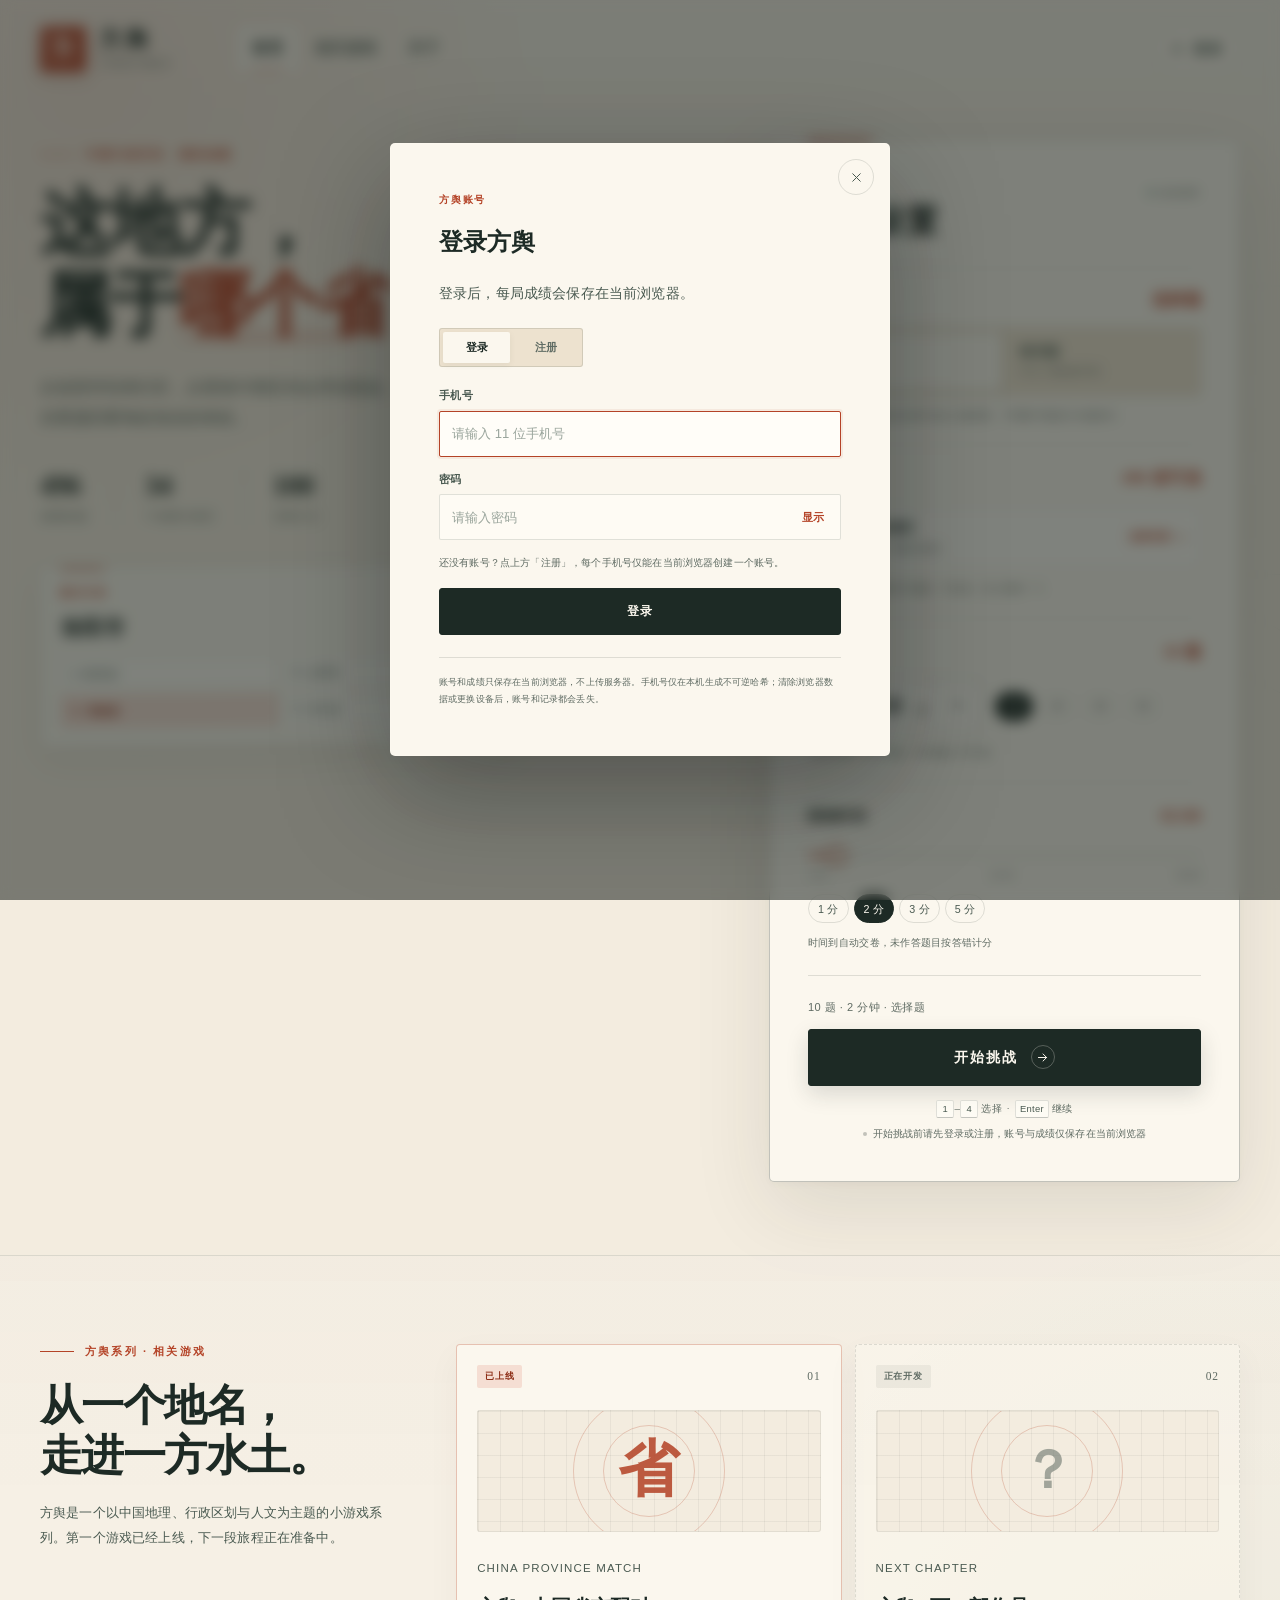
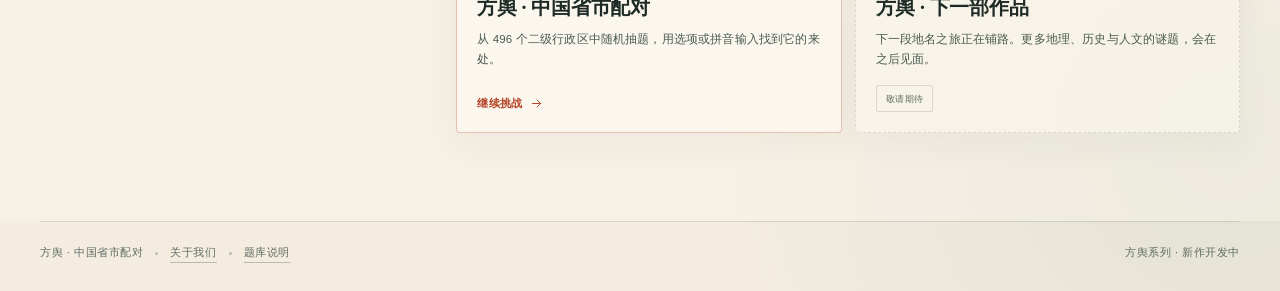
==== index.html @ a53adb74 "Add files via upload" ====
<!DOCTYPE html>
<!-- 方舆 · 中国省市配对挑战：单文件本地版，账号与成绩保存在浏览器本地。 -->
<html lang="zh-CN">
<head>
  <meta charset="utf-8">
  <meta name="viewport" content="width=device-width, initial-scale=1">
  <meta name="theme-color" content="#f3ecdf">
  <meta name="description" content="方舆 · 中国省市配对挑战：从全国二级行政区中随机抽题，限时判断它属于哪个省级行政区。">
  <title>方舆 · 中国省市配对挑战</title>
  <link rel="icon" href="data:image/svg+xml,%3Csvg xmlns='http://www.w3.org/2000/svg' viewBox='0 0 64 64'%3E%3Crect width='64' height='64' rx='12' fill='%23b44327'/%3E%3Ctext x='32' y='45' font-size='38' text-anchor='middle' fill='%23f8f2e6' font-family='serif'%3E%E6%96%B9%3C/text%3E%3C/svg%3E">
  <style>
/* =========================================================
   方舆 · 中国省市配对挑战
   A quiet paper-and-ink interface for a geography quiz.
   ========================================================= */

:root {
  --paper: #f3ecdf;
  --paper-2: #fbf7ee;
  --paper-3: #ede2cf;
  --ink: #1d2a25;
  --ink-2: #4a5a51;
  --muted: #5f6b63;
  --line: rgba(29, 42, 37, 0.13);
  --line-strong: rgba(29, 42, 37, 0.26);
  --accent: #b44327;
  --accent-dark: #8e3019;
  --accent-soft: #f5ded3;
  --jade: #2f6d56;
  --jade-soft: #e1eee6;
  --gold: #b18347;
  --shadow-card: 0 26px 80px rgba(41, 48, 39, 0.11), 0 3px 10px rgba(41, 48, 39, 0.035);
  --shadow-soft: 0 10px 30px rgba(41, 48, 39, 0.07);
  --font-sans: "PingFang SC", "Hiragino Sans GB", "Microsoft YaHei UI", "Microsoft YaHei", "Noto Sans CJK SC", sans-serif;
  --font-serif: "Songti SC", "STSong", "Source Han Serif SC", "Noto Serif CJK SC", "SimSun", serif;
  --ease: cubic-bezier(0.22, 0.72, 0.25, 1);
}

*,
*::before,
*::after {
  box-sizing: border-box;
}

html {
  min-height: 100%;
  scroll-behavior: smooth;
}

body {
  min-height: 100vh;
  margin: 0;
  color: var(--ink);
  background-color: var(--paper);
  background-image:
    radial-gradient(circle at 7% 4%, rgba(180, 67, 39, 0.085), transparent 28rem),
    radial-gradient(circle at 96% 92%, rgba(47, 109, 86, 0.08), transparent 32rem),
    linear-gradient(180deg, rgba(255, 255, 255, 0.18), transparent 22rem);
  font-family: var(--font-sans);
  font-size: 16px;
  line-height: 1.6;
  letter-spacing: 0.01em;
  -webkit-font-smoothing: antialiased;
  text-rendering: optimizeLegibility;
}

body::before {
  position: fixed;
  inset: 0;
  z-index: 0;
  pointer-events: none;
  content: "";
  opacity: 0.13;
  background-image: radial-gradient(rgba(29, 42, 37, 0.35) 0.45px, transparent 0.55px);
  background-size: 4px 4px;
}

::selection {
  color: var(--paper-2);
  background: var(--accent);
}

button,
input {
  font: inherit;
}

button {
  cursor: pointer;
}

button:disabled {
  cursor: not-allowed;
}

a {
  color: inherit;
}

h1,
h2,
h3,
p {
  margin-top: 0;
}

svg {
  display: block;
}

[hidden] {
  display: none !important;
}

:focus-visible {
  outline: 2px solid var(--accent);
  outline-offset: 3px;
}

.sr-only {
  position: absolute !important;
  width: 1px !important;
  height: 1px !important;
  padding: 0 !important;
  margin: -1px !important;
  overflow: hidden !important;
  clip: rect(0, 0, 0, 0) !important;
  white-space: nowrap !important;
  border: 0 !important;
}

.skip-link {
  position: fixed;
  top: 12px;
  left: 12px;
  z-index: 100;
  padding: 10px 15px;
  color: var(--paper-2);
  background: var(--ink);
  border-radius: 2px;
  text-decoration: none;
  transform: translateY(-180%);
  transition: transform 0.2s ease;
}

.skip-link:focus {
  transform: translateY(0);
}

#app {
  position: relative;
  z-index: 1;
  min-height: 100vh;
}

.screen {
  display: flex;
  flex-direction: column;
  min-height: 100vh;
  animation: screen-in 0.45s var(--ease) both;
}

/* ---------- Shared header / brand / footer ---------- */

.site-header {
  position: relative;
  z-index: 5;
  display: flex;
  align-items: center;
  justify-content: space-between;
  width: min(1240px, calc(100% - 80px));
  margin: 0 auto;
  padding: 26px 0;
  gap: 24px;
}

.brand {
  display: inline-flex;
  align-items: center;
  gap: 13px;
  color: var(--ink);
  text-decoration: none;
}

.brand-mark {
  position: relative;
  display: grid;
  flex: 0 0 46px;
  width: 46px;
  height: 46px;
  place-items: center;
  color: #faf4e8;
  background:
    linear-gradient(135deg, rgba(255, 255, 255, 0.13), transparent 54%),
    var(--accent);
  border-radius: 4px;
  box-shadow:
    inset 0 0 0 1px rgba(255, 255, 255, 0.24),
    0 5px 16px rgba(142, 48, 25, 0.2);
  font-family: var(--font-serif);
  font-size: 1.65rem;
  font-weight: 700;
  line-height: 1;
}

.brand-mark::after {
  position: absolute;
  inset: 4px;
  content: "";
  border: 1px solid rgba(255, 250, 240, 0.3);
  border-radius: 2px;
  pointer-events: none;
}

.brand-copy {
  display: flex;
  flex-direction: column;
  line-height: 1;
}

.brand-name {
  font-family: var(--font-serif);
  font-size: 1.42rem;
  font-weight: 700;
  letter-spacing: 0.13em;
}

.brand-sub {
  margin-top: 8px;
  color: var(--muted);
  font-size: 0.61rem;
  font-weight: 500;
  letter-spacing: 0.23em;
  white-space: nowrap;
}

.text-button {
  display: inline-flex;
  align-items: center;
  gap: 7px;
  padding: 8px 0;
  color: var(--ink-2);
  background: transparent;
  border: 0;
  border-bottom: 1px solid transparent;
  font-size: 0.78rem;
  letter-spacing: 0.06em;
  transition: color 0.2s ease, border-color 0.2s ease;
}

.text-button:hover {
  color: var(--accent);
  border-bottom-color: var(--accent);
}

.text-button svg {
  width: 15px;
  height: 15px;
  fill: none;
  stroke: currentColor;
  stroke-linecap: round;
  stroke-linejoin: round;
  stroke-width: 1.55;
}

.site-footer {
  display: flex;
  align-items: center;
  width: min(1240px, calc(100% - 80px));
  margin: auto auto 0;
  padding: 22px 0 28px;
  color: var(--muted);
  border-top: 1px solid var(--line);
  font-size: 0.69rem;
  letter-spacing: 0.05em;
  gap: 12px;
}

.site-footer button {
  padding: 0;
  color: var(--muted);
  background: transparent;
  border: 0;
  border-bottom: 1px solid var(--line-strong);
  font-size: inherit;
  letter-spacing: inherit;
}

.site-footer button:hover {
  color: var(--accent);
  border-color: var(--accent);
}

.footer-dot {
  width: 3px;
  height: 3px;
  background: var(--line-strong);
  border-radius: 50%;
}

.footer-tail {
  margin-left: auto;
}

.eyebrow {
  display: flex;
  align-items: center;
  gap: 11px;
  margin-bottom: 22px;
  color: var(--accent);
  font-size: 0.68rem;
  font-weight: 700;
  letter-spacing: 0.2em;
  line-height: 1.4;
}

.eyebrow-line {
  display: inline-block;
  width: 34px;
  height: 1px;
  background: currentColor;
}

/* ---------- Home ---------- */

.home-screen {
  position: relative;
  overflow: hidden;
}

.ambient-mark {
  position: absolute;
  top: 15%;
  right: -0.16em;
  z-index: 0;
  color: transparent;
  font-family: var(--font-serif);
  font-size: clamp(22rem, 38vw, 40rem);
  font-weight: 700;
  line-height: 0.8;
  pointer-events: none;
  user-select: none;
  -webkit-text-stroke: 1px rgba(29, 42, 37, 0.052);
}

.home-main {
  position: relative;
  z-index: 2;
  display: grid;
  flex: 1;
  grid-template-columns: minmax(0, 1.08fr) minmax(365px, 0.78fr);
  align-items: start;
  gap: clamp(38px, 6vw, 92px);
  width: min(1240px, calc(100% - 80px));
  margin: 0 auto;
  padding: clamp(32px, 4.5vh, 64px) 0 clamp(48px, 7vh, 84px);
}

.hero {
  position: relative;
  max-width: 700px;
  padding-top: 8px;
}

.hero h1 {
  margin: 0;
  color: var(--ink);
  font-family: var(--font-serif);
  font-size: clamp(3.4rem, 5.65vw, 5.55rem);
  font-weight: 700;
  letter-spacing: -0.035em;
  line-height: 1.12;
}

.ink-highlight {
  position: relative;
  display: inline-block;
  z-index: 0;
  color: var(--accent);
  white-space: nowrap;
}

.ink-highlight::after {
  position: absolute;
  right: -0.03em;
  bottom: 0.02em;
  left: -0.03em;
  z-index: -1;
  height: 0.2em;
  content: "";
  background: rgba(180, 67, 39, 0.16);
  border-radius: 50%;
  transform: rotate(-1.1deg);
}

.hero-lead {
  max-width: 35em;
  margin: 27px 0 0;
  color: var(--ink-2);
  font-size: 0.98rem;
  letter-spacing: 0.02em;
  line-height: 1.95;
}

.hero-stats {
  display: flex;
  margin-top: 36px;
}

.hero-stat {
  padding: 0 28px;
  border-left: 1px solid var(--line);
}

.hero-stat:first-child {
  padding-left: 0;
  border-left: 0;
}

.hero-stat strong {
  display: block;
  font-family: var(--font-serif);
  font-size: 1.78rem;
  font-weight: 700;
  letter-spacing: -0.025em;
  line-height: 1.1;
  font-variant-numeric: tabular-nums;
}

.hero-stat span {
  display: block;
  margin-top: 7px;
  color: var(--muted);
  font-size: 0.67rem;
  letter-spacing: 0.08em;
  white-space: nowrap;
}

.example-card {
  position: relative;
  width: min(100%, 480px);
  margin-top: 40px;
  padding: 17px 20px 19px;
  background: rgba(251, 247, 238, 0.77);
  border: 1px solid var(--line);
  border-radius: 3px;
  box-shadow: 0 14px 35px rgba(41, 48, 39, 0.055);
  transform: rotate(-0.55deg);
}

.example-card::before {
  position: absolute;
  top: 0;
  left: 20px;
  width: 44px;
  height: 2px;
  content: "";
  background: var(--accent);
}

.example-head {
  display: flex;
  align-items: center;
  justify-content: space-between;
  color: var(--muted);
  font-size: 0.62rem;
  letter-spacing: 0.14em;
}

.example-head span:first-child {
  color: var(--accent);
  font-weight: 700;
}

.example-question {
  margin: 11px 0 13px;
  font-family: var(--font-serif);
  font-size: 1.32rem;
  font-weight: 700;
  letter-spacing: 0.02em;
}

.example-options {
  display: grid;
  grid-template-columns: repeat(2, minmax(0, 1fr));
  gap: 6px;
}

.example-options span {
  overflow: hidden;
  padding: 6px 9px;
  color: var(--ink-2);
  background: rgba(255, 253, 247, 0.52);
  border: 1px solid rgba(29, 42, 37, 0.09);
  border-radius: 2px;
  font-size: 0.68rem;
  text-overflow: ellipsis;
  white-space: nowrap;
}

.example-options .example-correct {
  color: var(--accent-dark);
  background: var(--accent-soft);
  border-color: rgba(180, 67, 39, 0.25);
  font-weight: 700;
}

/* ---------- Setup card ---------- */

.setup-card {
  position: relative;
  z-index: 3;
  padding: clamp(25px, 3vw, 38px);
  background: var(--paper-2);
  border: 1px solid var(--line-strong);
  border-radius: 5px;
  box-shadow: var(--shadow-card);
}

.setup-card::before {
  position: absolute;
  top: -1px;
  left: 38px;
  width: 64px;
  height: 3px;
  content: "";
  background: var(--accent);
}

.setup-head {
  display: flex;
  align-items: flex-start;
  justify-content: space-between;
  gap: 18px;
}

.setup-kicker {
  margin-bottom: 7px;
  color: var(--muted);
  font-size: 0.63rem;
  letter-spacing: 0.16em;
}

.setup-head h2 {
  margin: 0;
  font-family: var(--font-serif);
  font-size: 2rem;
  font-weight: 700;
  letter-spacing: 0.02em;
  line-height: 1.25;
}

.autosave {
  display: inline-flex;
  align-items: center;
  gap: 6px;
  margin-top: 7px;
  color: var(--muted);
  font-size: 0.63rem;
  letter-spacing: 0.06em;
  white-space: nowrap;
}

.autosave i {
  width: 5px;
  height: 5px;
  background: var(--jade);
  border-radius: 50%;
}

.settings-body {
  margin-top: 27px;
}

.field {
  padding: 20px 0;
  border-top: 1px solid var(--line);
}

.field:first-child {
  padding-top: 18px;
}

.field-head {
  display: flex;
  align-items: baseline;
  justify-content: space-between;
  gap: 16px;
  margin-bottom: 14px;
}

.field-head label {
  color: var(--ink);
  font-size: 0.87rem;
  font-weight: 700;
  letter-spacing: 0.04em;
}

.field-head output {
  color: var(--accent);
  font-family: var(--font-serif);
  font-size: 1.03rem;
  font-weight: 700;
  letter-spacing: 0.02em;
  font-variant-numeric: tabular-nums;
}

.count-row {
  display: flex;
  flex-wrap: wrap;
  align-items: center;
  gap: 14px;
}

.stepper {
  display: flex;
  flex: 0 0 auto;
  align-items: stretch;
  height: 54px;
  overflow: hidden;
  background: rgba(255, 253, 247, 0.44);
  border: 1px solid var(--line-strong);
  border-radius: 3px;
}

.step-btn {
  display: grid;
  width: 45px;
  padding: 0;
  color: var(--ink-2);
  background: transparent;
  border: 0;
  place-items: center;
  font-size: 1.2rem;
  font-weight: 400;
  transition: color 0.2s ease, background-color 0.2s ease;
}

.step-btn:hover {
  color: var(--accent);
  background: var(--paper-3);
}

.number-wrap {
  display: flex;
  align-items: baseline;
  padding: 0 7px;
  border-right: 1px solid var(--line);
  border-left: 1px solid var(--line);
}

.number-wrap input {
  width: 54px;
  padding: 0;
  color: var(--ink);
  background: transparent;
  border: 0;
  font-family: var(--font-serif);
  font-size: 1.55rem;
  font-weight: 700;
  line-height: 52px;
  text-align: center;
  font-variant-numeric: tabular-nums;
  -moz-appearance: textfield;
}

.number-wrap input:focus {
  outline: 0;
}

.number-wrap input::-webkit-outer-spin-button,
.number-wrap input::-webkit-inner-spin-button {
  margin: 0;
  -webkit-appearance: none;
}

.number-wrap span {
  color: var(--muted);
  font-size: 0.67rem;
}

.quick-group {
  display: flex;
  flex-wrap: wrap;
  align-items: center;
  gap: 5px;
}

.quick-btn {
  min-width: 38px;
  height: 29px;
  padding: 0 9px;
  color: var(--ink-2);
  background: transparent;
  border: 1px solid var(--line);
  border-radius: 999px;
  font-size: 0.67rem;
  line-height: 1;
  letter-spacing: 0.02em;
  transition: color 0.2s ease, background-color 0.2s ease, border-color 0.2s ease;
}

.quick-btn:hover {
  color: var(--ink);
  border-color: var(--line-strong);
  background: var(--paper-3);
}

.quick-btn.is-active {
  color: var(--paper-2);
  background: var(--ink);
  border-color: var(--ink);
}

.field-hint {
  margin: 11px 0 0;
  color: var(--muted);
  font-size: 0.65rem;
  letter-spacing: 0.025em;
  line-height: 1.7;
}

.range-input {
  display: block;
  width: 100%;
  height: 24px;
  margin: 2px 0 1px;
  background: transparent;
  cursor: pointer;
  -webkit-appearance: none;
  appearance: none;
}

.range-input:focus {
  outline: none;
}

.range-input:focus-visible {
  outline: 2px solid var(--accent);
  outline-offset: 5px;
  border-radius: 2px;
}

.range-input::-webkit-slider-runnable-track {
  height: 3px;
  background: linear-gradient(to right, var(--accent) 0%, var(--accent) var(--range-progress, 20%), rgba(29, 42, 37, 0.13) var(--range-progress, 20%), rgba(29, 42, 37, 0.13) 100%);
  border-radius: 2px;
}

.range-input::-moz-range-track {
  height: 3px;
  background: rgba(29, 42, 37, 0.13);
  border-radius: 2px;
}

.range-input::-moz-range-progress {
  height: 3px;
  background: var(--accent);
  border-radius: 2px;
}

.range-input::-webkit-slider-thumb {
  width: 19px;
  height: 19px;
  margin-top: -8px;
  background: var(--paper-2);
  border: 2px solid var(--accent);
  border-radius: 50%;
  box-shadow: 0 2px 8px rgba(41, 48, 39, 0.12);
  transition: transform 0.15s ease, box-shadow 0.15s ease;
  -webkit-appearance: none;
}

.range-input:hover::-webkit-slider-thumb {
  transform: scale(1.11);
  box-shadow: 0 3px 12px rgba(180, 67, 39, 0.2);
}

.range-input::-moz-range-thumb {
  width: 15px;
  height: 15px;
  background: var(--paper-2);
  border: 2px solid var(--accent);
  border-radius: 50%;
  box-shadow: 0 2px 8px rgba(41, 48, 39, 0.12);
}

.range-scale {
  display: flex;
  justify-content: space-between;
  margin-top: -1px;
  color: var(--muted);
  font-size: 0.59rem;
  letter-spacing: 0.04em;
  font-variant-numeric: tabular-nums;
}

.time-group {
  margin-top: 12px;
}

.setup-footer {
  padding-top: 23px;
  margin-top: 3px;
  border-top: 1px solid var(--line);
}

.round-summary {
  margin-bottom: 12px;
  color: var(--muted);
  font-size: 0.69rem;
  letter-spacing: 0.045em;
}

.start-btn {
  display: inline-flex;
  align-items: center;
  justify-content: center;
  gap: 12px;
  width: 100%;
  min-height: 57px;
  padding: 0 22px;
  color: var(--paper-2);
  background: var(--ink);
  border: 1px solid var(--ink);
  border-radius: 3px;
  font-size: 0.9rem;
  font-weight: 700;
  letter-spacing: 0.14em;
  box-shadow: 0 8px 22px rgba(29, 42, 37, 0.15);
  transition: background-color 0.22s ease, border-color 0.22s ease, transform 0.22s ease, box-shadow 0.22s ease;
}

.start-btn .cta-icon {
  display: grid;
  width: 24px;
  height: 24px;
  place-items: center;
  border: 1px solid rgba(251, 247, 238, 0.26);
  border-radius: 50%;
  transition: transform 0.22s ease;
}

.start-btn svg {
  width: 13px;
  height: 13px;
  fill: none;
  stroke: currentColor;
  stroke-linecap: round;
  stroke-linejoin: round;
  stroke-width: 1.8;
}

.start-btn:hover {
  background: var(--accent);
  border-color: var(--accent);
  box-shadow: 0 10px 28px rgba(142, 48, 25, 0.22);
  transform: translateY(-1px);
}

.start-btn:hover .cta-icon {
  transform: translateX(2px);
}

.start-btn:active {
  transform: translateY(0);
}

.key-hint {
  display: flex;
  flex-wrap: wrap;
  align-items: center;
  justify-content: center;
  gap: 5px;
  margin: 14px 0 0;
  color: var(--muted);
  font-size: 0.62rem;
  letter-spacing: 0.03em;
  line-height: 1.7;
}

kbd {
  display: inline-grid;
  min-width: 18px;
  height: 18px;
  padding: 0 4px;
  color: var(--ink-2);
  background: rgba(255, 253, 247, 0.65);
  border: 1px solid var(--line);
  border-bottom-color: var(--line-strong);
  border-radius: 2px;
  place-items: center;
  font-family: var(--font-sans);
  font-size: 0.59rem;
  line-height: 1;
}

/* ---------- Quiz ---------- */

.quiz-screen {
  background-image:
    radial-gradient(circle at 10% 18%, rgba(180, 67, 39, 0.055), transparent 24rem),
    radial-gradient(circle at 92% 88%, rgba(47, 109, 86, 0.06), transparent 28rem);
}

.quiz-header {
  padding-top: 24px;
  padding-bottom: 16px;
}

.quiz-toolbar {
  display: flex;
  align-items: center;
  gap: 9px;
}

.timer {
  display: inline-flex;
  align-items: center;
  gap: 8px;
  height: 42px;
  padding: 0 13px 0 9px;
  color: var(--ink);
  background: rgba(251, 247, 238, 0.72);
  border: 1px solid var(--line);
  border-radius: 999px;
  transition: color 0.25s ease, background-color 0.25s ease, border-color 0.25s ease;
}

.timer svg {
  width: 25px;
  height: 25px;
  transform: rotate(-90deg);
}

.timer-track {
  fill: none;
  stroke: rgba(29, 42, 37, 0.12);
  stroke-width: 2.4;
}

.timer-progress {
  fill: none;
  stroke: var(--ink-2);
  stroke-width: 2.4;
  stroke-linecap: round;
  transition: stroke-dashoffset 0.28s linear, stroke 0.25s ease;
}

.timer-digits {
  min-width: 44px;
  color: currentColor;
  font-family: var(--font-sans);
  font-size: 0.85rem;
  font-weight: 700;
  letter-spacing: 0.06em;
  text-align: center;
  font-variant-numeric: tabular-nums;
}

.timer.is-urgent {
  color: var(--accent-dark);
  background: #fbecdf;
  border-color: rgba(180, 67, 39, 0.32);
  animation: timer-pulse 2s ease-in-out infinite;
}

.timer.is-urgent .timer-progress {
  stroke: var(--accent);
}

.quit-btn {
  margin-left: 2px;
  color: var(--muted);
  font-size: 0.7rem;
}

.quiz-progress {
  width: min(1120px, calc(100% - 80px));
  margin: 4px auto 0;
  padding-bottom: 26px;
}

.progress-labels {
  display: flex;
  align-items: center;
  justify-content: space-between;
  margin-bottom: 10px;
  color: var(--muted);
  font-size: 0.66rem;
  letter-spacing: 0.075em;
  font-variant-numeric: tabular-nums;
}

.progress-labels span:first-child {
  color: var(--ink-2);
  font-weight: 600;
}

.progress-track {
  height: 2px;
  overflow: hidden;
  background: rgba(29, 42, 37, 0.11);
}

.progress-fill {
  display: block;
  width: 0;
  height: 100%;
  background: var(--accent);
  transition: width 0.45s var(--ease);
}

.quiz-main {
  display: flex;
  flex: 1;
  flex-direction: column;
  align-items: center;
  width: min(1120px, calc(100% - 80px));
  margin: 0 auto;
  padding: clamp(6px, 2.2vh, 28px) 0 40px;
}

.question-card {
  position: relative;
  width: min(900px, 100%);
  padding: clamp(27px, 4.6vw, 56px);
  background: var(--paper-2);
  border: 1px solid var(--line);
  border-radius: 4px;
  box-shadow: var(--shadow-card);
}

.question-card::before {
  position: absolute;
  top: 17px;
  right: 17px;
  width: 18px;
  height: 18px;
  content: "";
  pointer-events: none;
  border-top: 1px solid var(--line-strong);
  border-right: 1px solid var(--line-strong);
  opacity: 0.65;
}

.question-card.is-entering {
  animation: question-in 0.38s var(--ease) both;
}

.question-head {
  display: flex;
  align-items: flex-start;
  justify-content: space-between;
  gap: 20px;
}

.question-eyebrow {
  margin: 0;
  color: var(--accent);
  font-size: 0.68rem;
  font-weight: 700;
  letter-spacing: 0.14em;
  line-height: 1.5;
}

.question-position {
  flex: 0 0 auto;
  color: var(--muted);
  font-family: var(--font-serif);
  font-size: 0.79rem;
  letter-spacing: 0.08em;
  font-variant-numeric: tabular-nums;
}

.question-name {
  max-width: 100%;
  margin: 23px 0 0;
  overflow-wrap: anywhere;
  color: var(--ink);
  font-family: var(--font-serif);
  font-size: clamp(3.4rem, 6.4vw, 5.35rem);
  font-weight: 700;
  letter-spacing: 0.005em;
  line-height: 1.15;
}

.question-name:focus,
.hero h1:focus,
.result-info h1:focus {
  outline: 0;
}

.question-name.is-long {
  font-size: clamp(2.45rem, 4.7vw, 4rem);
  letter-spacing: -0.01em;
}

.question-name.is-xlong {
  font-size: clamp(2.05rem, 3.9vw, 3.35rem);
  letter-spacing: -0.018em;
  line-height: 1.3;
}

.question-divider {
  display: flex;
  align-items: center;
  gap: 13px;
  margin: 26px 0 19px;
}

.question-divider::before,
.question-divider::after {
  flex: 1;
  height: 1px;
  content: "";
  background: var(--line);
}

.question-divider span {
  width: 5px;
  height: 5px;
  background: var(--accent);
  transform: rotate(45deg);
}

.options {
  display: grid;
  grid-template-columns: repeat(2, minmax(0, 1fr));
  gap: 11px;
  margin-top: 21px;
}

.option {
  display: flex;
  align-items: center;
  min-height: 66px;
  padding: 11px 17px;
  color: var(--ink);
  background: rgba(255, 253, 247, 0.42);
  border: 1px solid var(--line);
  border-radius: 3px;
  text-align: left;
  gap: 14px;
  transition: color 0.18s ease, background-color 0.18s ease, border-color 0.18s ease, transform 0.18s ease, box-shadow 0.18s ease;
}

.option:hover {
  background: #fffdf8;
  border-color: var(--line-strong);
  box-shadow: 0 8px 20px rgba(41, 48, 39, 0.055);
  transform: translateY(-1px);
}

.option:active {
  transform: translateY(0);
}

.option-letter {
  display: grid;
  flex: 0 0 33px;
  width: 33px;
  height: 33px;
  color: var(--ink-2);
  border: 1px solid var(--line-strong);
  border-radius: 50%;
  place-items: center;
  font-family: var(--font-serif);
  font-size: 0.9rem;
  font-weight: 700;
  transition: color 0.18s ease, background-color 0.18s ease, border-color 0.18s ease;
}

.option-text {
  font-size: clamp(0.96rem, 1.7vw, 1.08rem);
  font-weight: 650;
  letter-spacing: 0.025em;
  line-height: 1.45;
}

.option-marker {
  position: relative;
  flex: 0 0 18px;
  width: 18px;
  height: 18px;
  margin-left: auto;
  border: 1px solid var(--line-strong);
  border-radius: 50%;
  transition: border-color 0.18s ease, background-color 0.18s ease;
}

.option-marker::after {
  position: absolute;
  top: 50%;
  left: 50%;
  width: 7px;
  height: 7px;
  content: "";
  background: var(--paper-2);
  border-radius: 50%;
  opacity: 0;
  transform: translate(-50%, -50%) scale(0.4);
  transition: opacity 0.18s ease, transform 0.18s ease;
}

.option.is-selected {
  color: var(--ink);
  background: #fdf1e9;
  border-color: var(--accent);
  box-shadow: inset 0 0 0 1px var(--accent);
}

.option.is-selected .option-letter {
  color: var(--paper-2);
  background: var(--accent);
  border-color: var(--accent);
}

.option.is-selected .option-marker {
  background: var(--accent);
  border-color: var(--accent);
}

.option.is-selected .option-marker::after {
  opacity: 1;
  transform: translate(-50%, -50%) scale(1);
}

.question-footer {
  display: flex;
  align-items: center;
  justify-content: space-between;
  gap: 18px;
  padding-top: 23px;
  margin-top: 26px;
  border-top: 1px solid var(--line);
}

.question-footer .key-hint {
  justify-content: flex-start;
  margin: 0;
}

.next-btn {
  display: inline-flex;
  flex: 0 0 auto;
  align-items: center;
  justify-content: center;
  min-width: 144px;
  min-height: 48px;
  padding: 0 19px;
  color: var(--paper-2);
  background: var(--ink);
  border: 1px solid var(--ink);
  border-radius: 3px;
  font-size: 0.79rem;
  font-weight: 700;
  letter-spacing: 0.09em;
  gap: 11px;
  transition: color 0.2s ease, background-color 0.2s ease, border-color 0.2s ease, transform 0.2s ease, opacity 0.2s ease;
}

.next-btn svg {
  width: 14px;
  height: 14px;
  fill: none;
  stroke: currentColor;
  stroke-linecap: round;
  stroke-linejoin: round;
  stroke-width: 1.8;
  transition: transform 0.2s ease;
}

.next-btn:not(:disabled):hover {
  background: var(--accent);
  border-color: var(--accent);
  transform: translateY(-1px);
}

.next-btn:not(:disabled):hover svg {
  transform: translateX(2px);
}

.next-btn:disabled {
  opacity: 0.27;
}

.quiz-footnote {
  margin: 17px 0 0;
  color: var(--muted);
  font-size: 0.62rem;
  letter-spacing: 0.06em;
  text-align: center;
}

/* ---------- Result ---------- */

.result-main {
  flex: 1;
  width: min(1120px, calc(100% - 80px));
  margin: 0 auto;
  padding: clamp(12px, 2.8vh, 36px) 0 60px;
}

.result-panel {
  position: relative;
  display: grid;
  grid-template-columns: minmax(250px, 0.72fr) minmax(0, 1.55fr);
  overflow: hidden;
  background: var(--paper-2);
  border: 1px solid var(--line);
  border-radius: 4px;
  box-shadow: var(--shadow-card);
}

.result-panel::after {
  position: absolute;
  top: 16px;
  right: 18px;
  color: var(--line);
  content: "成绩";
  font-family: var(--font-serif);
  font-size: 0.65rem;
  letter-spacing: 0.24em;
  writing-mode: vertical-rl;
}

.score-zone {
  position: relative;
  display: flex;
  flex-direction: column;
  align-items: center;
  justify-content: center;
  padding: 40px 28px;
  border-right: 1px solid var(--line);
}

.score-ring-wrap {
  position: relative;
  width: clamp(196px, 20vw, 232px);
  height: clamp(196px, 20vw, 232px);
}

.score-svg {
  width: 100%;
  height: 100%;
  transform: rotate(-90deg);
}

.score-track {
  fill: none;
  stroke: rgba(29, 42, 37, 0.085);
  stroke-width: 7;
}

.score-progress {
  fill: none;
  stroke: var(--accent);
  stroke-width: 7;
  stroke-linecap: round;
  transition: stroke-dashoffset 1.35s var(--ease);
}

.score-center {
  position: absolute;
  inset: 0;
  display: flex;
  flex-direction: column;
  align-items: center;
  justify-content: center;
}

.score-value {
  color: var(--ink);
  font-family: var(--font-serif);
  font-size: clamp(4.2rem, 7.2vw, 5.6rem);
  font-weight: 700;
  letter-spacing: -0.075em;
  line-height: 0.95;
  font-variant-numeric: tabular-nums;
}

.score-unit {
  margin-top: 9px;
  color: var(--muted);
  font-size: 0.67rem;
  letter-spacing: 0.16em;
}

.score-max {
  margin-top: 17px;
  color: var(--muted);
  font-size: 0.63rem;
  letter-spacing: 0.13em;
}

.perfect-stamp {
  position: absolute;
  right: 13%;
  bottom: 16%;
  display: grid;
  width: 58px;
  height: 58px;
  color: var(--accent);
  border: 2px solid var(--accent);
  border-radius: 50%;
  place-items: center;
  font-family: var(--font-serif);
  font-size: 0.91rem;
  font-weight: 700;
  letter-spacing: 0.08em;
  transform: rotate(-12deg);
  opacity: 0.82;
}

.result-info {
  position: relative;
  padding: clamp(34px, 5vw, 56px);
}

.result-status {
  display: inline-flex;
  align-items: center;
  gap: 8px;
  margin-bottom: 16px;
  color: var(--accent);
  font-size: 0.67rem;
  font-weight: 700;
  letter-spacing: 0.115em;
}

.result-status::before {
  width: 17px;
  height: 1px;
  content: "";
  background: currentColor;
}

.result-info h1 {
  margin: 0;
  color: var(--ink);
  font-family: var(--font-serif);
  font-size: clamp(2.7rem, 4.3vw, 4rem);
  font-weight: 700;
  letter-spacing: -0.035em;
  line-height: 1.13;
}

.result-lead {
  max-width: 38em;
  margin: 16px 0 0;
  color: var(--ink-2);
  font-size: 0.88rem;
  line-height: 1.9;
}

.result-stats {
  display: grid;
  grid-template-columns: repeat(4, minmax(0, 1fr));
  padding-top: 24px;
  margin-top: 28px;
  border-top: 1px solid var(--line);
}

.result-stat {
  min-width: 0;
  padding: 0 16px;
  border-left: 1px solid var(--line);
}

.result-stat:first-child {
  padding-left: 0;
  border-left: 0;
}

.result-stat-label {
  display: block;
  overflow: hidden;
  margin-bottom: 7px;
  color: var(--muted);
  font-size: 0.63rem;
  letter-spacing: 0.06em;
  text-overflow: ellipsis;
  white-space: nowrap;
}

.result-stat strong {
  display: inline-block;
  color: var(--ink);
  font-family: var(--font-serif);
  font-size: clamp(1.6rem, 2.7vw, 2.1rem);
  font-weight: 700;
  letter-spacing: -0.035em;
  line-height: 1;
  font-variant-numeric: tabular-nums;
}

.result-stat small {
  margin-left: 3px;
  color: var(--muted);
  font-size: 0.59rem;
}

.result-stat.is-correct strong {
  color: var(--jade);
}

.result-stat.is-wrong strong {
  color: var(--accent);
}

.result-stat.is-unanswered strong {
  color: var(--muted);
}

.result-stat .is-time {
  font-size: clamp(1.15rem, 2.1vw, 1.5rem);
  letter-spacing: 0.015em;
}

.score-note {
  margin: 16px 0 0;
  color: var(--muted);
  font-size: 0.62rem;
  line-height: 1.65;
}

.result-actions {
  display: flex;
  align-items: center;
  justify-content: flex-end;
  gap: 9px;
  margin: 18px 0 48px;
}

.btn {
  display: inline-flex;
  align-items: center;
  justify-content: center;
  min-height: 46px;
  padding: 0 19px;
  border-radius: 3px;
  font-size: 0.77rem;
  font-weight: 700;
  letter-spacing: 0.055em;
  gap: 9px;
  transition: background-color 0.2s ease, border-color 0.2s ease, color 0.2s ease, transform 0.2s ease;
}

.btn svg {
  width: 14px;
  height: 14px;
  fill: none;
  stroke: currentColor;
  stroke-linecap: round;
  stroke-linejoin: round;
  stroke-width: 1.8;
}

.btn-primary {
  color: var(--paper-2);
  background: var(--ink);
  border: 1px solid var(--ink);
}

.btn-primary:hover {
  background: var(--accent);
  border-color: var(--accent);
  transform: translateY(-1px);
}

.btn-secondary {
  color: var(--ink-2);
  background: transparent;
  border: 1px solid var(--line-strong);
}

.btn-secondary:hover {
  color: var(--ink);
  background: rgba(251, 247, 238, 0.66);
  border-color: var(--ink-2);
}

.btn-ghost {
  color: var(--ink-2);
  background: transparent;
  border: 1px solid var(--line-strong);
}

.btn-ghost:hover {
  color: var(--ink);
  background: var(--paper-3);
}

.review-section {
  margin-top: 0;
}

.review-header {
  display: flex;
  align-items: flex-end;
  justify-content: space-between;
  gap: 22px;
  margin-bottom: 9px;
}

.review-heading .eyebrow {
  margin-bottom: 8px;
}

.review-heading h2 {
  margin: 0;
  font-family: var(--font-serif);
  font-size: clamp(1.8rem, 3vw, 2.35rem);
  font-weight: 700;
  letter-spacing: -0.02em;
  line-height: 1.2;
}

.filter-tabs {
  display: flex;
  flex: 0 0 auto;
  max-width: 100%;
  padding: 4px;
  overflow-x: auto;
  background: rgba(251, 247, 238, 0.5);
  border: 1px solid var(--line);
  border-radius: 999px;
  scrollbar-width: none;
}

.filter-tabs::-webkit-scrollbar {
  display: none;
}

.filter-btn {
  display: inline-flex;
  flex: 0 0 auto;
  align-items: center;
  gap: 5px;
  min-height: 29px;
  padding: 0 11px;
  color: var(--muted);
  background: transparent;
  border: 0;
  border-radius: 999px;
  font-size: 0.66rem;
  letter-spacing: 0.02em;
  white-space: nowrap;
  transition: color 0.18s ease, background-color 0.18s ease, box-shadow 0.18s ease;
}

.filter-btn span {
  color: var(--muted);
  font-size: 0.59rem;
  font-variant-numeric: tabular-nums;
}

.filter-btn:hover {
  color: var(--ink);
}

.filter-btn.is-active {
  color: var(--ink);
  background: var(--paper-2);
  box-shadow: 0 2px 7px rgba(41, 48, 39, 0.07);
}

.filter-btn.is-active span {
  color: var(--accent);
}

.review-note {
  margin: 0 0 15px;
  color: var(--muted);
  font-size: 0.64rem;
  letter-spacing: 0.02em;
  line-height: 1.7;
}

.review-list {
  padding: 0;
  margin: 0;
  list-style: none;
  border-top: 1px solid var(--line);
}

.review-row {
  display: grid;
  grid-template-columns: 34px minmax(180px, 0.82fr) minmax(300px, 1.3fr) 72px;
  align-items: center;
  gap: 22px;
  padding: 19px 8px;
  border-bottom: 1px solid var(--line);
  transition: background-color 0.18s ease;
}

.review-row:hover {
  background: rgba(251, 247, 238, 0.44);
}

.review-num {
  align-self: start;
  padding-top: 2px;
  color: var(--muted);
  font-family: var(--font-serif);
  font-size: 0.76rem;
  letter-spacing: 0.04em;
  font-variant-numeric: tabular-nums;
}

.review-q {
  min-width: 0;
}

.review-q h3 {
  margin: 0 0 6px;
  overflow-wrap: anywhere;
  color: var(--ink);
  font-family: var(--font-serif);
  font-size: 1.04rem;
  font-weight: 700;
  letter-spacing: 0.015em;
  line-height: 1.45;
}

.review-kind {
  display: inline-flex;
  padding: 2px 6px;
  color: var(--muted);
  border: 1px solid var(--line);
  border-radius: 2px;
  font-size: 0.58rem;
  letter-spacing: 0.055em;
  line-height: 1.55;
}

.review-answers {
  display: flex;
  flex-direction: column;
  min-width: 0;
  gap: 5px;
}

.answer-chip {
  display: flex;
  align-items: center;
  min-width: 0;
  gap: 7px;
  font-size: 0.78rem;
  line-height: 1.6;
}

.answer-label {
  flex: 0 0 58px;
  color: var(--muted);
  font-size: 0.61rem;
  letter-spacing: 0.02em;
  white-space: nowrap;
}

.answer-value {
  display: inline-flex;
  align-items: center;
  min-width: 0;
  color: var(--ink-2);
  font-weight: 600;
  gap: 7px;
}

.answer-letter {
  display: inline-grid;
  flex: 0 0 19px;
  width: 19px;
  height: 19px;
  color: var(--ink-2);
  background: var(--paper-3);
  border-radius: 2px;
  place-items: center;
  font-family: var(--font-serif);
  font-size: 0.65rem;
  font-weight: 700;
  line-height: 1;
}

.answer-text {
  overflow-wrap: anywhere;
}

.answer-chip.is-unanswered .answer-value {
  color: var(--muted);
  font-weight: 500;
}

.answer-chip.is-wrong .answer-value {
  color: var(--accent-dark);
}

.answer-chip.is-wrong .answer-letter {
  color: var(--accent-dark);
  background: var(--accent-soft);
}

.answer-chip.is-correct .answer-value {
  color: var(--jade);
}

.answer-chip.is-correct .answer-letter {
  color: var(--jade);
  background: var(--jade-soft);
}

.review-status {
  display: inline-flex;
  align-items: center;
  justify-self: end;
  gap: 4px;
  padding: 4px 8px;
  border-radius: 999px;
  font-size: 0.63rem;
  font-weight: 700;
  letter-spacing: 0.02em;
  white-space: nowrap;
}

.review-status::before {
  font-family: var(--font-sans);
  font-size: 0.72rem;
  font-weight: 700;
  line-height: 1;
}

.review-status.is-correct {
  color: var(--jade);
  background: var(--jade-soft);
}

.review-status.is-correct::before {
  content: "✓";
}

.review-status.is-wrong {
  color: var(--accent-dark);
  background: var(--accent-soft);
}

.review-status.is-wrong::before {
  content: "×";
}

.review-status.is-unanswered {
  color: var(--muted);
  background: rgba(29, 42, 37, 0.065);
}

.review-status.is-unanswered::before {
  content: "—";
}

.review-empty {
  padding: 46px 20px;
  color: var(--muted);
  border-bottom: 1px solid var(--line);
  font-family: var(--font-serif);
  font-size: 1rem;
  text-align: center;
}

@media (prefers-reduced-motion: reduce) {
  .score-progress {
    transition: none;
  }
}

/* ---------- Modals ---------- */

.modal-layer {
  position: fixed;
  inset: 0;
  z-index: 50;
  display: grid;
  padding: 24px;
  overflow-y: auto;
  background: rgba(21, 29, 25, 0.54);
  backdrop-filter: blur(7px);
  place-items: center;
  animation: fade-in 0.24s ease both;
}

body.modal-open {
  overflow: hidden;
}

.modal-card {
  position: relative;
  width: min(660px, 100%);
  max-height: calc(100vh - 48px);
  padding: clamp(28px, 5vw, 48px);
  overflow-y: auto;
  color: var(--ink);
  background: var(--paper-2);
  border: 1px solid rgba(255, 250, 240, 0.28);
  border-radius: 5px;
  box-shadow: 0 35px 110px rgba(7, 10, 8, 0.34);
  animation: modal-in 0.35s var(--ease) both;
}

.modal-close {
  position: absolute;
  top: 15px;
  right: 15px;
  display: grid;
  width: 36px;
  height: 36px;
  padding: 0;
  color: var(--ink-2);
  background: transparent;
  border: 1px solid var(--line);
  border-radius: 50%;
  place-items: center;
  transition: color 0.2s ease, background-color 0.2s ease, border-color 0.2s ease;
}

.modal-close svg {
  width: 15px;
  height: 15px;
  fill: none;
  stroke: currentColor;
  stroke-linecap: round;
  stroke-width: 1.6;
}

.modal-close:hover {
  color: var(--accent);
  background: var(--paper-3);
  border-color: var(--line-strong);
}

.modal-kicker {
  margin-bottom: 14px;
  color: var(--accent);
  font-size: 0.65rem;
  font-weight: 700;
  letter-spacing: 0.17em;
}

.info-modal h2,
.finish-modal h2 {
  margin: 0;
  color: var(--ink);
  font-family: var(--font-serif);
  font-size: clamp(2.3rem, 4.5vw, 3.3rem);
  font-weight: 700;
  letter-spacing: -0.025em;
  line-height: 1.2;
}

.info-modal h2 em {
  color: var(--accent);
  font-style: normal;
}

.modal-lead {
  max-width: 58ch;
  margin: 18px 0 0;
  color: var(--ink-2);
  font-size: 0.86rem;
  line-height: 1.85;
}

.info-counts {
  display: grid;
  grid-template-columns: repeat(3, 1fr);
  margin: 28px 0 2px;
  overflow: hidden;
  background: var(--line);
  border: 1px solid var(--line);
  gap: 1px;
}

.info-counts div {
  padding: 14px 15px;
  background: rgba(255, 253, 247, 0.62);
}

.info-counts strong {
  display: block;
  color: var(--ink);
  font-family: var(--font-serif);
  font-size: 1.55rem;
  font-weight: 700;
  letter-spacing: -0.025em;
  line-height: 1.2;
  font-variant-numeric: tabular-nums;
}

.info-counts span {
  display: block;
  margin-top: 4px;
  color: var(--muted);
  font-size: 0.61rem;
  letter-spacing: 0.025em;
  line-height: 1.5;
}

.info-rules {
  display: grid;
  margin-top: 27px;
  gap: 20px;
}

.info-rules h3 {
  margin: 0 0 5px;
  color: var(--ink);
  font-size: 0.78rem;
  letter-spacing: 0.04em;
}

.info-rules p {
  margin: 0;
  color: var(--ink-2);
  font-size: 0.78rem;
  line-height: 1.8;
}

.info-source {
  padding-top: 17px;
  margin: 26px 0 0;
  color: var(--muted);
  border-top: 1px solid var(--line);
  font-size: 0.62rem;
  line-height: 1.75;
}

.info-source a {
  color: var(--ink-2);
  text-decoration: underline;
  text-decoration-thickness: 1px;
  text-underline-offset: 3px;
}

.info-source a:hover {
  color: var(--accent);
}

.finish-modal {
  width: min(480px, 100%);
}

.finish-seal {
  display: grid;
  width: 46px;
  height: 46px;
  margin-bottom: 24px;
  color: var(--paper-2);
  background: var(--accent);
  border-radius: 3px;
  box-shadow: inset 0 0 0 1px rgba(255, 250, 240, 0.27), inset 0 0 0 4px var(--accent), inset 0 0 0 5px rgba(255, 250, 240, 0.3);
  place-items: center;
  font-family: var(--font-serif);
  font-size: 1.35rem;
  font-weight: 700;
}

.finish-modal h2 {
  font-size: clamp(2rem, 4vw, 2.6rem);
}

.modal-actions {
  display: flex;
  justify-content: flex-end;
  gap: 9px;
  margin-top: 29px;
}

.noscript {
  position: fixed;
  right: 20px;
  bottom: 20px;
  left: 20px;
  z-index: 60;
  padding: 18px;
  color: var(--paper-2);
  background: var(--ink);
  text-align: center;
}

/* ---------- Responsive ---------- */

@media (max-width: 1080px) {
  .home-main {
    grid-template-columns: minmax(0, 1fr) minmax(340px, 0.82fr);
    gap: 42px;
  }

  .hero h1 {
    font-size: clamp(3.2rem, 5.5vw, 4.8rem);
  }

  .hero-stat {
    padding: 0 21px;
  }

  .review-row {
    grid-template-columns: 32px minmax(150px, 0.72fr) minmax(260px, 1.35fr) 70px;
    gap: 16px;
  }
}

@media (max-width: 900px) {
  .site-header,
  .home-main,
  .site-footer,
  .quiz-progress,
  .quiz-main,
  .result-main {
    width: min(720px, calc(100% - 48px));
  }

  .home-main {
    grid-template-columns: 1fr;
    gap: 38px;
    padding-top: 22px;
  }

  .hero {
    max-width: none;
    padding-top: 0;
  }

  .hero h1 {
    font-size: clamp(3.25rem, 9vw, 5.1rem);
  }

  .hero-lead {
    max-width: 42em;
  }

  .example-card {
    margin-top: 30px;
  }

  .setup-card {
    width: min(100%, 620px);
    justify-self: center;
  }

  .ambient-mark {
    top: 11%;
    right: -0.1em;
    font-size: 26rem;
    opacity: 0.8;
  }

  .quiz-header {
    padding-top: 20px;
  }

  .question-card {
    width: 100%;
  }

  .result-panel {
    grid-template-columns: 0.7fr 1.3fr;
  }

  .result-info {
    padding: 34px;
  }

  .result-stat {
    padding: 0 11px;
  }

  .review-row {
    grid-template-columns: 31px minmax(150px, 0.75fr) minmax(220px, 1.25fr) 70px;
    gap: 13px;
  }

  .answer-label {
    flex-basis: 52px;
    font-size: 0.58rem;
  }
}

@media (max-width: 720px) {
  .site-header {
    padding: 19px 0;
    gap: 15px;
  }

  .brand {
    gap: 10px;
  }

  .brand-mark {
    flex-basis: 40px;
    width: 40px;
    height: 40px;
    font-size: 1.42rem;
  }

  .brand-name {
    font-size: 1.2rem;
  }

  .brand-sub {
    margin-top: 6px;
    font-size: 0.55rem;
    letter-spacing: 0.14em;
  }

  .text-button {
    font-size: 0.71rem;
  }

  .hero h1 {
    font-size: clamp(2.95rem, 11vw, 4.2rem);
    letter-spacing: -0.04em;
  }

  .hero-lead {
    margin-top: 21px;
    font-size: 0.9rem;
    line-height: 1.85;
  }

  .hero-stats {
    margin-top: 28px;
  }

  .hero-stat {
    padding: 0 16px;
  }

  .hero-stat strong {
    font-size: 1.55rem;
  }

  .hero-stat span {
    font-size: 0.61rem;
  }

  .example-card {
    padding: 15px 17px 17px;
  }

  .example-question {
    font-size: 1.16rem;
  }

  .example-options span {
    font-size: 0.63rem;
  }

  .setup-card {
    padding: 25px 23px;
  }

  .setup-card::before {
    left: 24px;
    width: 50px;
  }

  .setup-head h2 {
    font-size: 1.75rem;
  }

  .settings-body {
    margin-top: 23px;
  }

  .field {
    padding: 18px 0;
  }

  .field-head {
    margin-bottom: 12px;
  }

  .count-row {
    gap: 11px;
  }

  .stepper {
    height: 51px;
  }

  .number-wrap input {
    line-height: 49px;
    font-size: 1.4rem;
  }

  .start-btn {
    min-height: 54px;
  }

  .site-footer {
    flex-wrap: wrap;
    gap: 8px 10px;
    padding: 20px 0 24px;
    font-size: 0.63rem;
  }

  .footer-tail {
    width: 100%;
    margin-left: 0;
    color: var(--muted);
    opacity: 0.8;
  }

  .quiz-progress {
    padding-bottom: 19px;
  }

  .quiz-main {
    padding-bottom: 28px;
  }

  .question-card {
    padding: 26px 22px;
  }

  .question-card::before {
    top: 13px;
    right: 13px;
    width: 13px;
    height: 13px;
  }

  .question-name {
    margin-top: 19px;
    font-size: clamp(2.9rem, 12.5vw, 4.2rem);
    line-height: 1.18;
  }

  .question-name.is-long {
    font-size: clamp(2.15rem, 8.8vw, 3rem);
  }

  .question-name.is-xlong {
    font-size: clamp(1.9rem, 7.3vw, 2.6rem);
    line-height: 1.35;
  }

  .question-divider {
    margin: 21px 0 16px;
  }

  .options {
    grid-template-columns: 1fr;
    gap: 8px;
    margin-top: 17px;
  }

  .option {
    min-height: 58px;
    padding: 9px 14px;
  }

  .option-text {
    font-size: 1rem;
  }

  .question-footer {
    flex-wrap: wrap;
    padding-top: 19px;
    margin-top: 21px;
  }

  .question-footer .key-hint {
    order: 2;
    width: 100%;
    justify-content: center;
  }

  .next-btn {
    order: 1;
    width: 100%;
    min-height: 50px;
  }

  .quiz-footnote {
    margin-top: 12px;
    font-size: 0.58rem;
  }

  .result-main {
    padding-top: 8px;
  }

  .result-panel {
    grid-template-columns: 1fr;
  }

  .score-zone {
    padding: 28px 22px 25px;
    border-right: 0;
    border-bottom: 1px solid var(--line);
  }

  .score-ring-wrap {
    width: 185px;
    height: 185px;
  }

  .score-value {
    font-size: 4.4rem;
  }

  .score-max {
    margin-top: 13px;
  }

  .perfect-stamp {
    right: calc(50% - 120px);
    bottom: 20%;
    width: 48px;
    height: 48px;
    font-size: 0.77rem;
  }

  .result-info {
    padding: 28px 23px 30px;
  }

  .result-info h1 {
    font-size: clamp(2.5rem, 10vw, 3.2rem);
  }

  .result-lead {
    font-size: 0.82rem;
    line-height: 1.8;
  }

  .result-stats {
    grid-template-columns: repeat(2, minmax(0, 1fr));
    gap: 20px 0;
    padding-top: 21px;
    margin-top: 23px;
  }

  .result-stat {
    padding-left: 15px;
  }

  .result-stat:nth-child(3) {
    padding-left: 0;
    border-left: 0;
  }

  .result-stat:nth-child(odd) {
    padding-left: 0;
    border-left: 0;
  }

  .result-stat strong {
    font-size: 1.75rem;
  }

  .result-actions {
    display: grid;
    grid-template-columns: 1fr 1fr;
    margin: 14px 0 37px;
  }

  .result-actions .btn {
    width: 100%;
    padding: 0 10px;
  }

  .review-header {
    display: block;
    margin-bottom: 12px;
  }

  .filter-tabs {
    margin-top: 14px;
    width: fit-content;
    max-width: 100%;
  }

  .review-note {
    margin-bottom: 12px;
  }

  .review-row {
    grid-template-areas:
      "num q status"
      "num answers answers";
    grid-template-columns: 27px minmax(0, 1fr) auto;
    gap: 8px 12px;
    padding: 17px 4px;
  }

  .review-num {
    grid-area: num;
    padding-top: 3px;
  }

  .review-q {
    grid-area: q;
  }

  .review-q h3 {
    font-size: 1rem;
  }

  .review-answers {
    grid-area: answers;
    gap: 4px;
    padding-top: 2px;
  }

  .review-status {
    grid-area: status;
    align-self: start;
    margin-top: 1px;
  }

  .answer-label {
    flex-basis: 55px;
  }

  .modal-layer {
    padding: 14px;
  }

  .modal-card {
    max-height: calc(100vh - 28px);
    padding: 29px 22px 25px;
  }

  .info-counts {
    grid-template-columns: repeat(2, 1fr);
    margin-top: 23px;
  }

  .modal-actions {
    flex-direction: column-reverse;
  }

  .modal-actions .btn {
    width: 100%;
  }

  .finish-seal {
    margin-bottom: 20px;
  }
}

@media (max-width: 520px) {
  .site-header,
  .home-main,
  .site-footer,
  .quiz-progress,
  .quiz-main,
  .result-main {
    width: calc(100% - 36px);
  }

  .site-header {
    padding: 16px 0;
  }

  .brand-sub {
    display: none;
  }

  .brand-name {
    font-size: 1.13rem;
  }

  .brand-mark {
    flex-basis: 37px;
    width: 37px;
    height: 37px;
    font-size: 1.3rem;
  }

  .home-main {
    padding-top: 17px;
    gap: 30px;
    padding-bottom: 38px;
  }

  .eyebrow {
    margin-bottom: 17px;
    font-size: 0.62rem;
    letter-spacing: 0.14em;
  }

  .eyebrow-line {
    width: 25px;
  }

  .hero h1 {
    font-size: clamp(2.65rem, 12vw, 3.35rem);
    line-height: 1.16;
  }

  .hero-stats {
    margin-top: 25px;
  }

  .hero-stat {
    padding: 0 11px;
  }

  .hero-stat strong {
    font-size: 1.4rem;
  }

  .hero-stat span {
    margin-top: 5px;
    font-size: 0.57rem;
    letter-spacing: 0.02em;
  }

  .example-card {
    margin-top: 26px;
    transform: none;
  }

  .setup-card {
    padding: 23px 19px;
  }

  .setup-kicker {
    font-size: 0.58rem;
  }

  .setup-head h2 {
    font-size: 1.58rem;
  }

  .autosave {
    font-size: 0.57rem;
  }

  .count-row {
    align-items: flex-start;
    flex-direction: column;
    gap: 10px;
  }

  .stepper {
    width: 100%;
  }

  .step-btn {
    flex: 0 0 46px;
  }

  .number-wrap {
    flex: 1;
    justify-content: center;
  }

  .quick-group {
    width: 100%;
  }

  .quick-btn {
    flex: 1;
    height: 30px;
  }

  .time-group {
    margin-top: 10px;
  }

  .time-group .quick-btn {
    flex: 1 1 auto;
  }

  .field-head output {
    font-size: 0.94rem;
  }

  .start-btn {
    min-height: 52px;
    letter-spacing: 0.1em;
  }

  .site-footer {
    padding-bottom: 22px;
  }

  .quiz-header {
    padding-top: 16px;
    padding-bottom: 13px;
  }

  .brand {
    gap: 8px;
  }

  .brand-copy {
    line-height: 0.9;
  }

  .brand-name {
    font-size: 1.06rem;
  }

  .timer {
    height: 38px;
    padding: 0 10px 0 7px;
    gap: 5px;
  }

  .timer svg {
    width: 22px;
    height: 22px;
  }

  .timer-digits {
    min-width: 40px;
    font-size: 0.77rem;
  }

  .quit-btn {
    padding-right: 0;
    padding-left: 2px;
    font-size: 0.66rem;
  }

  .quiz-progress {
    padding-bottom: 16px;
  }

  .progress-labels {
    font-size: 0.61rem;
    letter-spacing: 0.035em;
  }

  .question-card {
    padding: 23px 17px;
  }

  .question-eyebrow {
    font-size: 0.62rem;
    letter-spacing: 0.09em;
  }

  .question-position {
    font-size: 0.7rem;
  }

  .question-name {
    margin-top: 17px;
    font-size: clamp(2.55rem, 13vw, 3.4rem);
  }

  .question-name.is-long {
    font-size: clamp(1.95rem, 8.8vw, 2.55rem);
  }

  .question-name.is-xlong {
    font-size: clamp(1.7rem, 7.45vw, 2.2rem);
    letter-spacing: -0.025em;
  }

  .option {
    min-height: 55px;
    padding: 8px 12px;
    gap: 11px;
  }

  .option-letter {
    flex-basis: 29px;
    width: 29px;
    height: 29px;
    font-size: 0.8rem;
  }

  .option-text {
    font-size: 0.94rem;
  }

  .option-marker {
    flex-basis: 16px;
    width: 16px;
    height: 16px;
  }

  .question-footer {
    margin-top: 19px;
  }

  .key-hint {
    font-size: 0.57rem;
  }

  kbd {
    min-width: 16px;
    height: 16px;
    font-size: 0.54rem;
  }

  .question-footer .key-hint {
    display: none;
  }

  .result-actions {
    grid-template-columns: 1fr;
    gap: 7px;
  }

  .result-actions .btn-primary {
    order: 1;
  }

  .result-actions .btn-secondary {
    order: 2;
  }

  .result-info {
    padding: 24px 19px 26px;
  }

  .result-status {
    margin-bottom: 12px;
    font-size: 0.61rem;
  }

  .result-info h1 {
    font-size: 2.35rem;
  }

  .score-ring-wrap {
    width: 168px;
    height: 168px;
  }

  .score-value {
    font-size: 4rem;
  }

  .perfect-stamp {
    right: calc(50% - 105px);
  }

  .review-heading .eyebrow {
    margin-bottom: 6px;
  }

  .review-heading h2 {
    font-size: 1.75rem;
  }

  .filter-tabs {
    width: 100%;
    justify-content: flex-start;
  }

  .filter-btn {
    flex: 1 0 auto;
    justify-content: center;
    padding: 0 9px;
  }

  .answer-chip {
    align-items: flex-start;
    font-size: 0.75rem;
  }

  .answer-label {
    flex-basis: 53px;
    padding-top: 2px;
    font-size: 0.57rem;
  }

  .answer-letter {
    flex-basis: 18px;
    width: 18px;
    height: 18px;
    font-size: 0.61rem;
  }

  .review-kind {
    font-size: 0.54rem;
  }

  .modal-card {
    padding: 27px 19px 22px;
  }

  .modal-close {
    top: 11px;
    right: 11px;
    width: 32px;
    height: 32px;
  }

  .info-counts div {
    padding: 12px;
  }

  .info-counts strong {
    font-size: 1.35rem;
  }

  .info-rules p {
    font-size: 0.75rem;
  }

  .modal-actions {
    margin-top: 23px;
  }
}

/* ---------- Motion ---------- */

@keyframes screen-in {
  from {
    opacity: 0;
    transform: translateY(7px);
  }
  to {
    opacity: 1;
    transform: translateY(0);
  }
}

@keyframes question-in {
  from {
    opacity: 0;
    transform: translateY(9px);
  }
  to {
    opacity: 1;
    transform: translateY(0);
  }
}

@keyframes fade-in {
  from {
    opacity: 0;
  }
  to {
    opacity: 1;
  }
}

@keyframes modal-in {
  from {
    opacity: 0;
    transform: translateY(12px) scale(0.985);
  }
  to {
    opacity: 1;
    transform: translateY(0) scale(1);
  }
}

@keyframes timer-pulse {
  0%,
  100% {
    box-shadow: 0 0 0 0 rgba(180, 67, 39, 0);
  }
  50% {
    box-shadow: 0 0 0 4px rgba(180, 67, 39, 0.07);
  }
}

/* =========================================================
   V2 · accounts, series and navigation
   ========================================================= */

/* ---------- Header navigation ---------- */

.site-header {
  justify-content: flex-start;
}

.brand {
  flex: 0 0 auto;
  padding: 0;
  color: var(--ink);
  background: transparent;
  border: 0;
  font: inherit;
  text-align: left;
}

button.brand {
  cursor: pointer;
}

.main-nav {
  display: flex;
  align-items: center;
  margin-left: clamp(20px, 3.2vw, 46px);
  gap: 2px;
}

.nav-link {
  position: relative;
  display: inline-flex;
  align-items: center;
  min-height: 46px;
  padding: 11px 15px;
  color: var(--muted);
  background: transparent;
  border: 0;
  border-radius: 3px;
  font-family: var(--font-sans);
  font-size: 0.92rem;
  font-weight: 600;
  letter-spacing: 0.02em;
  white-space: nowrap;
  transition: color 0.18s ease, background-color 0.18s ease;
}

.nav-link::after {
  position: absolute;
  right: 14px;
  bottom: 2px;
  left: 14px;
  height: 1.5px;
  content: "";
  background: var(--accent);
  opacity: 0;
  transform: scaleX(0.35);
  transition: opacity 0.18s ease, transform 0.18s ease;
}

.nav-link:hover {
  color: var(--ink);
  background: rgba(251, 247, 238, 0.6);
}

.nav-link.is-active {
  color: var(--ink);
  background: rgba(251, 247, 238, 0.72);
}

.nav-link.is-active::after {
  opacity: 1;
  transform: scaleX(1);
}

.header-actions {
  display: flex;
  align-items: center;
  margin-left: auto;
  gap: 7px;
}

.support-link {
  display: inline-flex;
  align-items: center;
  justify-content: center;
  height: 40px;
  padding: 0 12px;
  color: var(--accent);
  background: transparent;
  border: 1px solid rgba(180, 67, 39, 0.2);
  border-radius: 999px;
  font-size: 0.7rem;
  font-weight: 650;
  letter-spacing: 0.03em;
  gap: 5px;
  transition: color 0.18s ease, background-color 0.18s ease, border-color 0.18s ease;
}

.support-link svg {
  width: 14px;
  height: 14px;
  fill: none;
  stroke: currentColor;
  stroke-linecap: round;
  stroke-linejoin: round;
  stroke-width: 1.7;
}

.support-link:hover {
  color: var(--accent-dark);
  background: #fbede5;
  border-color: rgba(180, 67, 39, 0.36);
}

.account-chip {
  display: inline-flex;
  align-items: center;
  justify-content: center;
  height: 46px;
  max-width: 230px;
  padding: 0 17px 0 13px;
  color: var(--ink-2);
  background: rgba(251, 247, 238, 0.56);
  border: 1px solid var(--line);
  border-radius: 999px;
  font-size: 0.88rem;
  font-weight: 600;
  letter-spacing: 0.02em;
  gap: 7px;
  transition: color 0.18s ease, background-color 0.18s ease, border-color 0.18s ease;
}

.account-chip > svg {
  width: 18px;
  height: 18px;
  fill: none;
  stroke: currentColor;
  stroke-linecap: round;
  stroke-linejoin: round;
  stroke-width: 1.5;
}

.account-chip:hover {
  color: var(--ink);
  background: var(--paper-3);
  border-color: var(--line-strong);
}

.account-chip.is-user {
  padding: 6px 16px 6px 6px;
  color: var(--paper-2);
  background: var(--ink);
  border-color: var(--ink);
  gap: 8px;
}

.account-chip.is-user:hover {
  color: var(--paper-2);
  background: var(--accent);
  border-color: var(--accent);
}

.account-avatar {
  display: grid;
  flex: 0 0 32px;
  width: 32px;
  height: 32px;
  overflow: hidden;
  color: var(--paper-2);
  background: var(--accent);
  border-radius: 50%;
  place-items: center;
  font-family: var(--font-serif);
  font-size: 0.98rem;
  font-weight: 700;
}

.account-chip.is-user:hover .account-avatar {
  color: var(--accent);
  background: var(--paper-2);
}

.account-name {
  overflow: hidden;
  max-width: 132px;
  text-overflow: ellipsis;
  white-space: nowrap;
}

.quiz-toolbar {
  margin-left: auto;
}

/* ---------- Home additions ---------- */

.account-note {
  display: flex;
  align-items: center;
  justify-content: center;
  margin: 8px 0 0;
  color: var(--muted);
  font-size: 0.61rem;
  letter-spacing: 0.015em;
  line-height: 1.7;
  gap: 6px;
}

.account-note-dot {
  display: inline-block;
  flex: 0 0 4px;
  width: 4px;
  height: 4px;
  background: var(--line-strong);
  border-radius: 50%;
}

.account-note.is-signed-in .account-note-dot {
  background: var(--jade);
}

.series-section {
  position: relative;
  z-index: 2;
  padding: clamp(58px, 7vw, 88px) 0;
  margin-top: 10px;
  background:
    linear-gradient(180deg, rgba(29, 42, 37, 0.018), transparent 45%),
    rgba(251, 247, 238, 0.38);
  border-top: 1px solid var(--line);
}

.series-inner {
  display: grid;
  grid-template-columns: minmax(260px, 0.62fr) minmax(0, 1.38fr);
  width: min(1240px, calc(100% - 80px));
  margin: 0 auto;
  gap: clamp(34px, 5vw, 72px);
  align-items: start;
}

.series-heading h2 {
  margin: 0;
  color: var(--ink);
  font-family: var(--font-serif);
  font-size: clamp(2.3rem, 3.35vw, 3.35rem);
  font-weight: 700;
  letter-spacing: -0.035em;
  line-height: 1.18;
}

.series-heading > p:last-child {
  max-width: 29em;
  margin: 18px 0 0;
  color: var(--ink-2);
  font-size: 0.84rem;
  line-height: 1.9;
}

.series-grid {
  display: grid;
  grid-template-columns: repeat(2, minmax(0, 1fr));
  gap: 13px;
}

.series-card {
  display: flex;
  flex-direction: column;
  min-width: 0;
  min-height: 350px;
  padding: 20px;
  overflow: hidden;
  background: var(--paper-2);
  border: 1px solid var(--line);
  border-radius: 4px;
  box-shadow: 0 12px 34px rgba(41, 48, 39, 0.045);
}

.series-card.is-current {
  border-color: rgba(180, 67, 39, 0.3);
}

.series-card.is-upcoming {
  background: rgba(251, 247, 238, 0.52);
  border-style: dashed;
}

.series-top {
  display: flex;
  align-items: center;
  justify-content: space-between;
}

.series-badge {
  display: inline-flex;
  align-items: center;
  height: 23px;
  padding: 0 8px;
  border-radius: 2px;
  font-size: 0.58rem;
  font-weight: 700;
  letter-spacing: 0.08em;
}

.series-badge.is-live {
  color: var(--accent-dark);
  background: var(--accent-soft);
}

.series-badge.is-dev {
  color: var(--muted);
  background: rgba(29, 42, 37, 0.06);
}

.series-index {
  color: var(--muted);
  font-family: var(--font-serif);
  font-size: 0.72rem;
  letter-spacing: 0.08em;
}

.series-art {
  position: relative;
  display: grid;
  width: 100%;
  height: 122px;
  margin: 22px 0 18px;
  overflow: hidden;
  background-color: var(--paper);
  background-image:
    linear-gradient(rgba(29, 42, 37, 0.055) 1px, transparent 1px),
    linear-gradient(90deg, rgba(29, 42, 37, 0.055) 1px, transparent 1px);
  background-size: 22px 22px;
  border: 1px solid rgba(29, 42, 37, 0.08);
  border-radius: 3px;
  place-items: center;
}

.series-art::before,
.series-art::after {
  position: absolute;
  content: "";
  border: 1px solid rgba(180, 67, 39, 0.24);
  border-radius: 50%;
}

.series-art::before {
  width: 152px;
  height: 152px;
}

.series-art::after {
  width: 92px;
  height: 92px;
}

.series-art span {
  position: relative;
  z-index: 1;
  color: var(--accent);
  font-family: var(--font-serif);
  font-size: 3.8rem;
  font-weight: 700;
  line-height: 1;
  opacity: 0.86;
}

.series-art.is-question span {
  color: var(--muted);
  font-size: 3.3rem;
  opacity: 0.55;
}

.series-copy {
  display: flex;
  flex: 1;
  flex-direction: column;
}

.series-kicker {
  margin: 0 0 5px;
  color: var(--muted);
  font-size: 0.56rem;
  letter-spacing: 0.1em;
  text-transform: uppercase;
}

.series-copy h3 {
  margin: 0;
  color: var(--ink);
  font-family: var(--font-serif);
  font-size: 1.25rem;
  font-weight: 700;
  letter-spacing: -0.01em;
  line-height: 1.35;
}

.series-copy > p {
  margin: 8px 0 16px;
  color: var(--ink-2);
  font-size: 0.72rem;
  line-height: 1.75;
}

.series-link {
  display: inline-flex;
  align-items: center;
  align-self: flex-start;
  padding: 0;
  margin-top: auto;
  color: var(--accent);
  background: transparent;
  border: 0;
  font-size: 0.68rem;
  font-weight: 700;
  letter-spacing: 0.04em;
  gap: 7px;
}

.series-link svg {
  width: 13px;
  height: 13px;
  fill: none;
  stroke: currentColor;
  stroke-linecap: round;
  stroke-linejoin: round;
  stroke-width: 1.8;
  transition: transform 0.18s ease;
}

.series-link:hover svg {
  transform: translateX(2px);
}

.series-coming {
  display: inline-flex;
  align-items: center;
  align-self: flex-start;
  height: 27px;
  padding: 0 9px;
  margin-top: auto;
  color: var(--muted);
  border: 1px solid var(--line);
  border-radius: 2px;
  font-size: 0.59rem;
  letter-spacing: 0.05em;
}

/* ---------- Shared subpages ---------- */

.subpage-screen {
  background-image:
    radial-gradient(circle at 8% 12%, rgba(180, 67, 39, 0.05), transparent 25rem),
    radial-gradient(circle at 94% 86%, rgba(47, 109, 86, 0.055), transparent 27rem);
}

.subpage {
  flex: 1;
  width: min(1120px, calc(100% - 80px));
  margin: 0 auto;
  padding: clamp(18px, 3.5vh, 40px) 0 clamp(48px, 7vh, 78px);
}

.page-hero {
  max-width: 860px;
  margin-bottom: 32px;
}

.page-hero .eyebrow {
  margin-bottom: 16px;
}

.page-hero h1 {
  margin: 0;
  color: var(--ink);
  font-family: var(--font-serif);
  font-size: clamp(2.8rem, 5.5vw, 5rem);
  font-weight: 700;
  letter-spacing: -0.045em;
  line-height: 1.14;
}

.page-hero h1:focus,
.series-heading h2:focus {
  outline: 0;
}

.page-lead {
  max-width: 46em;
  margin: 19px 0 0;
  color: var(--ink-2);
  font-size: 0.88rem;
  line-height: 1.9;
}

.panel-kicker {
  margin: 0 0 7px;
  color: var(--accent);
  font-size: 0.6rem;
  font-weight: 700;
  letter-spacing: 0.13em;
}

.inline-link {
  display: inline-flex;
  align-items: center;
  padding: 0;
  color: var(--ink-2);
  background: transparent;
  border: 0;
  border-bottom: 1px solid var(--line-strong);
  font-size: 0.7rem;
  font-weight: 600;
  letter-spacing: 0.02em;
  gap: 5px;
}

.inline-link svg {
  width: 13px;
  height: 13px;
  fill: none;
  stroke: currentColor;
  stroke-linecap: round;
  stroke-linejoin: round;
  stroke-width: 1.7;
}

.inline-link:hover {
  color: var(--accent);
  border-color: var(--accent);
}

.loading-spinner {
  display: inline-block;
  width: 24px;
  height: 24px;
  border: 2px solid var(--line);
  border-top-color: var(--accent);
  border-radius: 50%;
  animation: spin 0.9s linear infinite;
}

.page-loading {
  display: flex;
  align-items: center;
  justify-content: center;
  min-height: 220px;
  color: var(--muted);
  gap: 11px;
  font-size: 0.74rem;
}

.page-loading p {
  margin: 0;
}

.empty-panel {
  display: flex;
  align-items: center;
  flex-direction: column;
  justify-content: center;
  padding: 55px 24px;
  background: rgba(251, 247, 238, 0.62);
  border: 1px solid var(--line);
  border-radius: 3px;
  text-align: center;
}

.empty-mark {
  display: grid;
  width: 54px;
  height: 54px;
  margin-bottom: 18px;
  color: var(--accent);
  background: var(--accent-soft);
  border-radius: 50%;
  place-items: center;
}

.empty-mark svg {
  width: 22px;
  height: 22px;
  fill: none;
  stroke: currentColor;
  stroke-linecap: round;
  stroke-linejoin: round;
  stroke-width: 1.5;
}

.empty-panel h2 {
  margin: 0 0 8px;
  font-family: var(--font-serif);
  font-size: 1.6rem;
  font-weight: 700;
}

.empty-panel p {
  max-width: 34em;
  margin: 0 0 20px;
  color: var(--muted);
  font-size: 0.76rem;
  line-height: 1.8;
}

/* ---------- Account panels ---------- */

.panel-heading {
  display: flex;
  align-items: center;
  justify-content: space-between;
  margin-bottom: 22px;
  gap: 18px;
}

.panel-heading h2 {
  margin: 0;
  font-family: var(--font-serif);
  font-size: 1.6rem;
  font-weight: 700;
  letter-spacing: -0.02em;
}

/* ---------- Account ---------- */

.account-grid {
  display: flex;
  flex-direction: column;
  gap: 15px;
}

.profile-panel {
  display: flex;
  align-items: center;
  padding: 22px;
  background: var(--paper-2);
  border: 1px solid var(--line);
  border-radius: 4px;
  box-shadow: 0 12px 34px rgba(41, 48, 39, 0.045);
  gap: 16px;
}

.profile-avatar {
  display: grid;
  flex: 0 0 58px;
  width: 58px;
  height: 58px;
  color: var(--paper-2);
  background: var(--accent);
  border-radius: 50%;
  place-items: center;
  font-family: var(--font-serif);
  font-size: 1.7rem;
  font-weight: 700;
}

.profile-main {
  min-width: 0;
}

.profile-main .panel-kicker {
  margin-bottom: 3px;
}

.profile-main h2 {
  margin: 0;
  overflow: hidden;
  font-family: var(--font-serif);
  font-size: 1.55rem;
  font-weight: 700;
  letter-spacing: -0.02em;
  line-height: 1.3;
  text-overflow: ellipsis;
  white-space: nowrap;
}

.profile-main p:last-child {
  margin: 4px 0 0;
  color: var(--muted);
  font-size: 0.65rem;
}

.logout-btn {
  display: inline-flex;
  align-items: center;
  min-height: 33px;
  padding: 0 9px;
  margin-left: auto;
  color: var(--muted);
  background: transparent;
  border: 1px solid var(--line);
  border-radius: 2px;
  font-size: 0.62rem;
  gap: 4px;
  white-space: nowrap;
}

.logout-btn svg {
  width: 13px;
  height: 13px;
  fill: none;
  stroke: currentColor;
  stroke-linecap: round;
  stroke-linejoin: round;
  stroke-width: 1.7;
}

.logout-btn:hover {
  color: var(--accent);
  border-color: rgba(180, 67, 39, 0.3);
}

.account-stats {
  display: grid;
  grid-template-columns: repeat(4, minmax(0, 1fr));
  background: var(--paper-2);
  border: 1px solid var(--line);
  border-radius: 4px;
  overflow: hidden;
}

.account-stat {
  padding: 17px 18px;
  border-left: 1px solid var(--line);
}

.account-stat:first-child {
  border-left: 0;
}

.account-stat > span {
  display: block;
  margin-bottom: 8px;
  color: var(--muted);
  font-size: 0.6rem;
  letter-spacing: 0.04em;
}

.account-stat strong {
  display: inline-block;
  color: var(--ink);
  font-family: var(--font-serif);
  font-size: 1.7rem;
  font-weight: 700;
  letter-spacing: -0.04em;
  line-height: 1;
  font-variant-numeric: tabular-nums;
}

.account-stat small {
  margin-left: 3px;
  color: var(--muted);
  font-size: 0.56rem;
}

.records-panel {
  padding: clamp(20px, 3.4vw, 32px);
  background: var(--paper-2);
  border: 1px solid var(--line);
  border-radius: 4px;
  box-shadow: 0 15px 40px rgba(41, 48, 39, 0.045);
}

.record-columns,
.record-row {
  display: grid;
  grid-template-columns: 150px 100px minmax(220px, 1fr) 76px;
  align-items: center;
  gap: 16px;
}

.record-columns {
  padding: 0 2px 10px;
  color: var(--muted);
  border-bottom: 1px solid var(--line);
  font-size: 0.58rem;
  letter-spacing: 0.06em;
}

.record-row {
  min-height: 60px;
  padding: 10px 2px;
  border-bottom: 1px solid var(--line);
}

.record-row:last-child {
  border-bottom: 0;
}

.record-date {
  color: var(--muted);
  font-size: 0.64rem;
  font-variant-numeric: tabular-nums;
}

.record-score {
  display: flex;
  align-items: baseline;
  flex-wrap: wrap;
  gap: 2px;
}

.record-score strong {
  color: var(--ink);
  font-family: var(--font-serif);
  font-size: 1.35rem;
  font-weight: 700;
  letter-spacing: -0.03em;
  line-height: 1;
}

.record-score small {
  color: var(--muted);
  font-size: 0.55rem;
}

.record-score em {
  display: inline-flex;
  align-items: center;
  height: 17px;
  padding: 0 5px;
  margin-left: 5px;
  color: var(--muted);
  background: rgba(29, 42, 37, 0.06);
  border-radius: 2px;
  font-size: 0.51rem;
  font-style: normal;
}

.record-detail {
  color: var(--ink-2);
  font-size: 0.68rem;
}

.record-time {
  color: var(--muted);
  font-size: 0.64rem;
  text-align: right;
  font-variant-numeric: tabular-nums;
}

.account-empty {
  display: flex;
  align-items: center;
  flex-direction: column;
  justify-content: center;
  padding: 38px 20px 28px;
  text-align: center;
}

.account-empty .empty-mark {
  margin-bottom: 14px;
}

.account-empty h3 {
  margin: 0 0 7px;
  font-family: var(--font-serif);
  font-size: 1.35rem;
}

.account-empty p {
  max-width: 35em;
  margin: 0 0 18px;
  color: var(--muted);
  font-size: 0.72rem;
  line-height: 1.75;
}

/* ---------- About ---------- */

.about-grid {
  display: grid;
  grid-template-columns: repeat(2, minmax(0, 1fr));
  gap: 14px;
}

.about-card {
  position: relative;
  padding: clamp(22px, 3vw, 30px);
  background: var(--paper-2);
  border: 1px solid var(--line);
  border-radius: 4px;
  box-shadow: 0 12px 35px rgba(41, 48, 39, 0.045);
}

.about-card h2 {
  margin: 0;
  color: var(--ink);
  font-family: var(--font-serif);
  font-size: clamp(1.35rem, 2.2vw, 1.75rem);
  font-weight: 700;
  letter-spacing: -0.025em;
  line-height: 1.35;
}

.about-card > p:not(.panel-kicker) {
  margin: 11px 0 20px;
  color: var(--ink-2);
  font-size: 0.76rem;
  line-height: 1.85;
}

.creator-head {
  display: flex;
  align-items: center;
  margin: 15px 0 14px;
  gap: 12px;
}

.creator-avatar {
  display: grid;
  flex: 0 0 46px;
  width: 46px;
  height: 46px;
  color: var(--paper-2);
  background: var(--ink);
  border-radius: 50%;
  place-items: center;
  font-family: var(--font-serif);
  font-size: 1.35rem;
  font-weight: 700;
}

.creator-head h2 {
  font-size: 1.3rem;
}

.creator-head p {
  margin: 3px 0 0;
  color: var(--muted);
  font-size: 0.63rem;
  letter-spacing: 0.02em;
}

.about-creator .btn {
  margin-top: 0;
}

.about-card .btn {
  margin-top: 1px;
}

.about-support-card {
  grid-column: 1 / -1;
  display: grid;
  grid-template-columns: minmax(0, 1fr) auto;
  align-items: center;
  column-gap: 24px;
}

.about-support-card .panel-kicker,
.about-support-card h2,
.about-support-card p {
  grid-column: 1;
}

.about-support-card .btn {
  grid-column: 2;
  grid-row: 1 / span 3;
  align-self: center;
}

.about-support-card > p:not(.panel-kicker) {
  margin-bottom: 0;
}

.creator-about {
  margin-top: 16px;
}

.about-footer-note {
  padding-top: 23px;
  margin-top: 28px;
  border-top: 1px solid var(--line);
}

.about-footer-note p:not(.panel-kicker) {
  max-width: 65em;
  margin: 0;
  color: var(--muted);
  font-size: 0.66rem;
  line-height: 1.8;
}

.about-footer-note .privacy-note {
  margin-top: 7px;
  color: var(--muted);
  font-size: 0.61rem;
}

.about-links {
  display: flex;
  flex-wrap: wrap;
  margin-top: 12px;
  gap: 20px;
}

.about-links a {
  display: inline-flex;
  align-items: center;
  color: var(--ink-2);
  font-size: 0.66rem;
  text-decoration: none;
  gap: 4px;
}

.about-links a:hover {
  color: var(--accent);
}

.about-links svg {
  width: 12px;
  height: 12px;
  fill: none;
  stroke: currentColor;
  stroke-linecap: round;
  stroke-linejoin: round;
  stroke-width: 1.6;
}

/* ---------- Result save banner ---------- */

.save-banner-wrap {
  margin: 0 0 38px;
}

.save-banner {
  display: flex;
  align-items: center;
  min-height: 68px;
  padding: 12px 16px;
  background: var(--paper-2);
  border: 1px solid var(--line);
  border-radius: 3px;
  gap: 12px;
}

.save-banner-icon {
  display: grid;
  flex: 0 0 33px;
  width: 33px;
  height: 33px;
  color: var(--ink-2);
  background: rgba(29, 42, 37, 0.06);
  border-radius: 50%;
  place-items: center;
}

.save-banner-icon svg {
  width: 16px;
  height: 16px;
  fill: none;
  stroke: currentColor;
  stroke-linecap: round;
  stroke-linejoin: round;
  stroke-width: 1.6;
}

.save-banner > div {
  min-width: 0;
}

.save-banner strong {
  display: block;
  color: var(--ink);
  font-size: 0.73rem;
  letter-spacing: 0.01em;
}

.save-banner p {
  margin: 3px 0 0;
  color: var(--muted);
  font-size: 0.65rem;
  line-height: 1.6;
}

.save-banner.is-guest {
  border-color: rgba(180, 67, 39, 0.18);
  background: rgba(251, 247, 238, 0.8);
}

.save-banner.is-saved .save-banner-icon {
  color: var(--jade);
  background: var(--jade-soft);
}

.save-banner.is-error .save-banner-icon {
  color: var(--accent-dark);
  background: var(--accent-soft);
}

.save-banner.is-offline {
  opacity: 0.88;
}

.save-banner-action {
  flex: 0 0 auto;
  min-height: 33px;
  padding: 0 11px;
  margin-left: auto;
  color: var(--ink-2);
  background: transparent;
  border: 1px solid var(--line-strong);
  border-radius: 2px;
  font-size: 0.63rem;
  font-weight: 650;
  white-space: nowrap;
}

.save-banner-action:hover {
  color: var(--ink);
  background: var(--paper-3);
}

/* ---------- Auth & support modals ---------- */

.auth-modal {
  width: min(500px, 100%);
}

.auth-tabs {
  display: inline-flex;
  padding: 3px;
  margin: 22px 0 20px;
  background: var(--paper-3);
  border: 1px solid var(--line);
  border-radius: 3px;
  gap: 2px;
}

.auth-tab {
  min-width: 67px;
  height: 31px;
  padding: 0 12px;
  color: var(--muted);
  background: transparent;
  border: 0;
  border-radius: 2px;
  font-size: 0.7rem;
  font-weight: 650;
}

.auth-tab.is-active {
  color: var(--ink);
  background: var(--paper-2);
  box-shadow: 0 2px 7px rgba(41, 48, 39, 0.06);
}

.auth-tab:disabled {
  opacity: 0.6;
}

.auth-form {
  display: flex;
  flex-direction: column;
  gap: 14px;
}

.form-field {
  display: flex;
  flex-direction: column;
  gap: 6px;
}

.form-field > span {
  color: var(--ink-2);
  font-size: 0.68rem;
  font-weight: 600;
  letter-spacing: 0.03em;
}

.form-field input {
  width: 100%;
  height: 46px;
  padding: 0 12px;
  color: var(--ink);
  background: rgba(255, 253, 247, 0.62);
  border: 1px solid var(--line);
  border-radius: 2px;
  font-size: 0.82rem;
  outline: 0;
  transition: border-color 0.18s ease, background-color 0.18s ease, box-shadow 0.18s ease;
}

.form-field input::placeholder {
  color: #9aa59c;
}

.form-field input:focus {
  background: #fffdf8;
  border-color: var(--accent);
  box-shadow: 0 0 0 2px rgba(180, 67, 39, 0.08);
}

.form-field input:disabled {
  color: var(--muted);
  opacity: 0.65;
}

.auth-hint {
  margin: 0;
  color: var(--muted);
  font-size: 0.63rem;
  line-height: 1.7;
}

.auth-warning {
  padding: 10px 12px;
  margin: 0;
  color: var(--accent-dark);
  background: #fbf1e7;
  border-left: 2px solid var(--accent);
  font-size: 0.68rem;
  line-height: 1.75;
}

.local-data-notice {
  display: flex;
  align-items: flex-start;
  padding: 11px 14px;
  margin: 0 0 15px;
  color: var(--muted);
  background: rgba(29, 42, 37, 0.045);
  border: 1px solid var(--line);
  border-radius: 3px;
  font-size: 0.67rem;
  line-height: 1.7;
  gap: 8px;
}

.local-data-notice svg {
  flex: 0 0 15px;
  width: 15px;
  height: 15px;
  margin-top: 2px;
  fill: none;
  stroke: var(--ink-2);
  stroke-linecap: round;
  stroke-linejoin: round;
  stroke-width: 1.6;
}

.about-card > .bili-support-tip {
  display: flex;
  align-items: flex-start;
  padding: 10px 12px;
  margin: 0 0 17px;
  color: var(--accent-dark);
  background: rgba(180, 67, 39, 0.065);
  border-left: 2px solid rgba(180, 67, 39, 0.55);
  font-size: 0.7rem;
  line-height: 1.7;
  gap: 7px;
}

.bili-support-tip svg {
  flex: 0 0 15px;
  width: 15px;
  height: 15px;
  margin-top: 2px;
  fill: none;
  stroke: currentColor;
  stroke-linecap: round;
  stroke-linejoin: round;
  stroke-width: 1.7;
}

.auth-error {
  padding: 8px 10px;
  margin: 0;
  color: var(--accent-dark);
  background: var(--accent-soft);
  border-left: 2px solid var(--accent);
  font-size: 0.67rem;
  line-height: 1.6;
}

.auth-submit {
  width: 100%;
  min-height: 47px;
  margin-top: 3px;
}

.auth-privacy {
  padding-top: 16px;
  margin: 22px 0 0;
  color: var(--muted);
  border-top: 1px solid var(--line);
  font-size: 0.59rem;
  line-height: 1.75;
}

.support-modal {
  width: min(540px, 100%);
}

.support-mark {
  display: grid;
  width: 47px;
  height: 47px;
  margin-bottom: 21px;
  color: var(--paper-2);
  background: var(--accent);
  border-radius: 50%;
  place-items: center;
  font-family: var(--font-serif);
  font-size: 1.35rem;
  font-weight: 700;
}

.support-actions {
  display: flex;
  flex-wrap: wrap;
  margin-top: 22px;
  gap: 8px;
}

.support-actions .btn {
  min-height: 44px;
}

.support-note {
  margin: 17px 0 0;
  color: var(--muted);
  font-size: 0.61rem;
  line-height: 1.7;
}

.btn.is-disabled,
a.is-disabled {
  opacity: 0.45;
  pointer-events: none;
}

/* ---------- Quiz previous button ---------- */

.quiz-nav-actions {
  display: flex;
  flex: 0 0 auto;
  align-items: stretch;
  gap: 7px;
}

.prev-btn {
  display: inline-flex;
  align-items: center;
  justify-content: center;
  min-width: 104px;
  min-height: 48px;
  padding: 0 14px;
  color: var(--ink-2);
  background: transparent;
  border: 1px solid var(--line-strong);
  border-radius: 3px;
  font-size: 0.74rem;
  font-weight: 650;
  letter-spacing: 0.04em;
  gap: 5px;
  transition: color 0.18s ease, background-color 0.18s ease, border-color 0.18s ease;
}

.prev-btn svg {
  width: 14px;
  height: 14px;
  fill: none;
  stroke: currentColor;
  stroke-linecap: round;
  stroke-linejoin: round;
  stroke-width: 1.8;
}

.prev-btn:not(:disabled):hover {
  color: var(--ink);
  background: var(--paper-3);
  border-color: var(--ink-2);
}

.prev-btn:disabled {
  opacity: 0.25;
}

/* ---------- Boot / toast ---------- */

.boot-screen {
  align-items: center;
  justify-content: center;
}

.boot-brand .brand-mark {
  display: grid;
  width: 54px;
  height: 54px;
  color: var(--paper-2);
  background: var(--accent);
  border-radius: 4px;
  box-shadow: inset 0 0 0 1px rgba(255, 255, 255, 0.25), 0 9px 25px rgba(142, 48, 25, 0.16);
  place-items: center;
  font-family: var(--font-serif);
  font-size: 1.8rem;
  font-weight: 700;
}

.boot-title {
  margin: 18px 0 12px;
  color: var(--ink-2);
  font-family: var(--font-serif);
  font-size: 0.83rem;
  letter-spacing: 0.12em;
}

.boot-line {
  position: relative;
  width: 72px;
  height: 1px;
  overflow: hidden;
  background: var(--line);
}

.boot-line::after {
  position: absolute;
  inset: 0;
  content: "";
  background: var(--accent);
  animation: boot-loading 1.25s var(--ease) infinite;
}

.toast {
  position: fixed;
  right: 22px;
  bottom: 22px;
  z-index: 80;
  max-width: min(360px, calc(100vw - 36px));
  padding: 11px 15px;
  color: var(--paper-2);
  background: var(--ink);
  border-radius: 3px;
  box-shadow: 0 14px 38px rgba(8, 13, 10, 0.22);
  font-size: 0.72rem;
  line-height: 1.6;
  transform: translateY(8px);
  opacity: 0;
  transition: opacity 0.2s ease, transform 0.2s ease;
}

.toast.is-visible {
  opacity: 1;
  transform: translateY(0);
}

/* ---------- V2 breakpoints ---------- */

@media (max-width: 1080px) {
  .main-nav {
    margin-left: 20px;
  }

  .nav-link {
    padding-right: 11px;
    padding-left: 11px;
    font-size: 0.86rem;
  }

  .nav-link::after {
    right: 11px;
    left: 11px;
  }

  .series-inner {
    width: min(960px, calc(100% - 64px));
  }

  .series-heading h2 {
    font-size: clamp(2.15rem, 3.3vw, 2.9rem);
  }

  .subpage {
    width: min(1000px, calc(100% - 64px));
  }
}

@media (max-width: 900px) {
  .site-header {
    flex-wrap: wrap;
    row-gap: 8px;
  }

  .main-nav {
    order: 3;
    width: 100%;
    padding-top: 8px;
    margin-left: 0;
    border-top: 1px solid var(--line);
    justify-content: space-between;
    gap: 2px;
  }

  .nav-link {
    flex: 1;
    max-width: none;
    padding: 10px 8px;
    font-size: 0.875rem;
    text-align: center;
  }

  .header-actions {
    margin-left: auto;
  }

  .home-main,
  .quiz-progress,
  .quiz-main,
  .result-main,
  .site-footer {
    width: min(720px, calc(100% - 48px));
  }

  .series-inner {
    grid-template-columns: 1fr;
    width: min(720px, calc(100% - 48px));
    gap: 28px;
  }

  .series-heading h2 {
    font-size: clamp(2.45rem, 5vw, 3.2rem);
  }

  .series-heading > p:last-child {
    max-width: 46em;
  }

  .series-grid {
    max-width: 660px;
  }

  .subpage {
    width: min(720px, calc(100% - 48px));
  }

  .page-hero h1 {
    font-size: clamp(2.8rem, 7.5vw, 4.2rem);
  }

  .record-columns,
  .record-row {
    grid-template-columns: 130px 82px minmax(160px, 1fr) 62px;
    gap: 10px;
  }

  .about-grid {
    grid-template-columns: 1fr;
  }

  .about-support-card {
    grid-template-columns: 1fr;
  }

  .about-support-card .btn {
    grid-column: 1;
    grid-row: auto;
    justify-self: start;
    margin-top: 18px;
  }
}

@media (max-width: 720px) {
  .site-header {
    padding-top: 17px;
    padding-bottom: 13px;
  }

  .support-link {
    height: 36px;
    padding: 0 9px;
    font-size: 0.64rem;
  }

  .account-chip {
    height: 44px;
    padding-right: 13px;
    font-size: 0.86rem;
  }

  .account-avatar {
    flex-basis: 30px;
    width: 30px;
    height: 30px;
    font-size: 0.92rem;
  }

  .account-chip.is-user {
    padding-right: 12px;
  }

  .account-name {
    max-width: 84px;
  }

  .main-nav {
    overflow-x: auto;
    scrollbar-width: none;
  }

  .main-nav::-webkit-scrollbar {
    display: none;
  }

  .nav-link {
    flex: 1;
    max-width: none;
    min-height: 44px;
    padding: 10px 7px;
    font-size: 0.875rem;
    text-align: center;
  }

  .series-section {
    padding: 44px 0 50px;
  }

  .series-grid {
    grid-template-columns: 1fr;
    gap: 10px;
  }

  .series-card {
    min-height: 0;
    padding: 17px;
  }

  .series-art {
    height: 100px;
    margin: 17px 0 15px;
  }

  .series-art span {
    font-size: 3.1rem;
  }

  .series-copy h3 {
    font-size: 1.18rem;
  }

  .subpage {
    padding-top: 12px;
  }

  .page-hero {
    margin-bottom: 24px;
  }

  .page-hero h1 {
    font-size: clamp(2.55rem, 11vw, 3.5rem);
    letter-spacing: -0.04em;
  }

  .page-lead {
    margin-top: 14px;
    font-size: 0.8rem;
    line-height: 1.8;
  }

  .records-panel {
    padding: 17px 14px;
  }

  .panel-heading {
    margin-bottom: 17px;
  }

  .panel-heading h2 {
    font-size: 1.4rem;
  }

  .profile-panel {
    flex-wrap: wrap;
    padding: 17px;
  }

  .profile-avatar {
    flex-basis: 46px;
    width: 46px;
    height: 46px;
    font-size: 1.35rem;
  }

  .profile-main h2 {
    font-size: 1.28rem;
  }

  .profile-main p:last-child {
    font-size: 0.6rem;
  }

  .logout-btn {
    flex-basis: 100%;
    width: fit-content;
    margin-top: 3px;
    margin-left: 62px;
  }

  .account-stats {
    grid-template-columns: repeat(2, minmax(0, 1fr));
  }

  .account-stat {
    padding: 14px 15px;
    border-top: 1px solid var(--line);
  }

  .account-stat:nth-child(1),
  .account-stat:nth-child(2) {
    border-top: 0;
  }

  .account-stat:nth-child(3) {
    border-left: 0;
  }

  .account-stat strong {
    font-size: 1.45rem;
  }

  .record-columns {
    display: none;
  }

  .record-row {
    grid-template-areas:
      "date score time"
      "detail detail detail";
    grid-template-columns: 1fr auto auto;
    padding: 12px 2px;
    gap: 3px 10px;
  }

  .record-date {
    grid-area: date;
    font-size: 0.61rem;
  }

  .record-score {
    grid-area: score;
    justify-self: end;
  }

  .record-time {
    grid-area: time;
    align-self: center;
  }

  .record-detail {
    grid-area: detail;
    font-size: 0.63rem;
  }

  .about-card {
    padding: 20px;
  }

  .about-support-card .btn {
    width: 100%;
    justify-self: stretch;
  }

  .save-banner-wrap {
    margin-bottom: 29px;
  }

  .save-banner {
    align-items: flex-start;
    flex-wrap: wrap;
    padding: 12px;
  }

  .save-banner-icon {
    flex-basis: 29px;
    width: 29px;
    height: 29px;
  }

  .save-banner > div {
    flex: 1;
    min-width: 0;
  }

  .save-banner-action {
    width: 100%;
    margin-left: 41px;
  }

  .quiz-nav-actions {
    order: 1;
    width: 100%;
  }

  .quiz-nav-actions .prev-btn {
    flex: 0 0 38%;
  }

  .quiz-nav-actions .next-btn {
    flex: 1;
    width: auto;
  }

  .question-footer .key-hint {
    order: 2;
  }

  .auth-modal,
  .support-modal {
    padding: 28px 22px 24px;
  }

  .toast {
    right: 14px;
    bottom: 14px;
  }
}

@media (max-width: 520px) {
  .site-header {
    padding-top: 15px;
    padding-bottom: 11px;
  }

  .support-link span {
    display: inline;
  }

  .support-link {
    width: auto;
    padding: 0 8px;
  }

  .account-chip {
    height: 42px;
    padding: 0 11px 0 9px;
    font-size: 0.84rem;
  }

  .account-name {
    max-width: 54px;
  }

  .main-nav {
    margin-right: -5px;
    margin-left: -5px;
    width: calc(100% + 10px);
    padding-top: 4px;
  }

  .nav-link {
    min-height: 44px;
    padding: 10px 4px;
    font-size: 0.875rem;
  }

  .nav-link::after {
    right: 8px;
    bottom: 0;
    left: 8px;
  }

  .series-inner,
  .subpage {
    width: calc(100% - 36px);
  }

  .series-section {
    padding: 38px 0 40px;
  }

  .series-heading h2 {
    font-size: clamp(2.05rem, 10vw, 2.7rem);
  }

  .series-heading > p:last-child {
    margin-top: 13px;
    font-size: 0.78rem;
  }

  .series-card {
    padding: 15px;
  }

  .series-art {
    height: 92px;
    margin: 14px 0;
  }

  .series-copy > p {
    margin-bottom: 13px;
    font-size: 0.69rem;
  }

  .page-hero h1 {
    font-size: clamp(2.35rem, 10.6vw, 3rem);
  }

  .records-panel {
    padding: 15px 12px;
  }

  .account-stats {
    grid-template-columns: 1fr 1fr;
  }

  .account-stat {
    padding: 13px 12px;
  }

  .profile-main h2 {
    max-width: 180px;
  }

  .logout-btn {
    margin-left: 0;
  }

  .about-card h2 {
    font-size: 1.3rem;
  }

  .save-banner {
    gap: 9px;
  }

  .save-banner p {
    font-size: 0.61rem;
  }

  .save-banner-action {
    margin-left: 38px;
  }

  .auth-tabs {
    width: 100%;
  }

  .auth-tab {
    flex: 1;
  }

  .support-actions {
    flex-direction: column;
  }

  .support-actions .btn {
    width: 100%;
  }

  .quiz-nav-actions .prev-btn {
    flex: 0 0 37%;
    min-width: 0;
    padding: 0 7px;
    font-size: 0.69rem;
  }

  .quiz-nav-actions .next-btn {
    min-width: 0;
    padding: 0 10px;
    font-size: 0.74rem;
  }

  .modal-card.auth-modal,
  .modal-card.support-modal {
    padding: 26px 18px 22px;
  }

  .form-field input {
    height: 43px;
  }

  .footnote {
    font-size: 0.56rem;
  }

  .site-footer .footer-dot {
    display: none;
  }
}

/* ---------- Scope, mode, password and fill-in mode ---------- */

.field-head > span:first-child {
  color: var(--ink);
  font-size: 0.87rem;
  font-weight: 700;
  letter-spacing: 0.04em;
}

.quick-btn:disabled {
  color: var(--muted);
  background: transparent;
  border-color: var(--line);
  cursor: not-allowed;
  opacity: 0.38;
}

.quick-btn:disabled:hover {
  color: var(--muted);
  background: transparent;
  border-color: var(--line);
}

.mode-switch {
  display: grid;
  grid-template-columns: repeat(2, minmax(0, 1fr));
  padding: 4px;
  background: var(--paper-3);
  border: 1px solid var(--line);
  border-radius: 3px;
  gap: 4px;
}

.mode-btn {
  display: flex;
  flex-direction: column;
  align-items: flex-start;
  min-height: 57px;
  padding: 9px 12px;
  color: var(--muted);
  background: transparent;
  border: 1px solid transparent;
  border-radius: 2px;
  text-align: left;
  gap: 2px;
  transition: color 0.18s ease, background-color 0.18s ease, border-color 0.18s ease;
}

.mode-btn strong {
  color: var(--ink-2);
  font-family: var(--font-sans);
  font-size: 0.8rem;
  font-weight: 700;
  letter-spacing: 0.03em;
}

.mode-btn small {
  color: var(--muted);
  font-size: 0.63rem;
  letter-spacing: 0.02em;
}

.mode-btn:hover {
  color: var(--ink);
  background: rgba(255, 253, 247, 0.55);
}

.mode-btn.is-active {
  color: var(--ink);
  background: var(--paper-2);
  border-color: var(--line);
  box-shadow: 0 2px 7px rgba(41, 48, 39, 0.06);
}

.mode-btn.is-active strong {
  color: var(--ink);
}

.mode-btn.is-active small {
  color: var(--accent);
}

.scope-trigger {
  display: flex;
  align-items: center;
  justify-content: space-between;
  width: 100%;
  min-height: 58px;
  padding: 11px 13px;
  color: var(--ink-2);
  background: rgba(255, 253, 247, 0.5);
  border: 1px solid var(--line);
  border-radius: 3px;
  text-align: left;
  gap: 14px;
  transition: background-color 0.18s ease, border-color 0.18s ease;
}

.scope-trigger:hover {
  background: #fffdf8;
  border-color: var(--line-strong);
}

.scope-trigger-copy {
  display: flex;
  flex-direction: column;
  min-width: 0;
  gap: 3px;
}

.scope-trigger-copy strong {
  overflow: hidden;
  color: var(--ink);
  font-size: 0.8rem;
  font-weight: 650;
  letter-spacing: 0.01em;
  text-overflow: ellipsis;
  white-space: nowrap;
}

.scope-trigger-copy small {
  color: var(--muted);
  font-size: 0.63rem;
  letter-spacing: 0.02em;
}

.scope-trigger-action {
  display: inline-flex;
  flex: 0 0 auto;
  align-items: center;
  color: var(--accent);
  font-size: 0.65rem;
  font-weight: 700;
  letter-spacing: 0.03em;
  gap: 4px;
}

.scope-trigger-action svg {
  width: 13px;
  height: 13px;
  fill: none;
  stroke: currentColor;
  stroke-linecap: round;
  stroke-linejoin: round;
  stroke-width: 1.8;
}

.scope-modal {
  display: flex;
  flex-direction: column;
  width: min(780px, 100%);
  max-height: calc(100vh - 40px);
  overflow: hidden;
}

.scope-modal h2 {
  margin: 0;
  font-family: var(--font-serif);
  font-size: clamp(1.9rem, 3.5vw, 2.7rem);
  font-weight: 700;
  letter-spacing: -0.02em;
  line-height: 1.22;
}

.scope-toolbar {
  display: flex;
  flex: 0 0 auto;
  align-items: center;
  justify-content: space-between;
  padding: 16px 0 12px;
  margin-top: 4px;
  border-bottom: 1px solid var(--line);
  gap: 12px;
}

.scope-toolbar-actions {
  display: flex;
  align-items: center;
  gap: 7px;
  color: var(--muted);
  font-size: 0.68rem;
}

.scope-selected-count {
  color: var(--muted);
  font-size: 0.65rem;
  letter-spacing: 0.03em;
  white-space: nowrap;
}

.scope-groups {
  flex: 1 1 auto;
  min-height: 0;
  max-height: min(44vh, 430px);
  padding: 16px 4px 5px 0;
  overflow-y: auto;
  scrollbar-width: thin;
}

.scope-group + .scope-group {
  margin-top: 16px;
}

.scope-group-label {
  margin: 0 0 7px;
  color: var(--accent);
  font-size: 0.62rem;
  font-weight: 700;
  letter-spacing: 0.13em;
}

.scope-options {
  display: grid;
  grid-template-columns: repeat(4, minmax(0, 1fr));
  gap: 6px;
}

.scope-option {
  position: relative;
  display: flex;
  align-items: center;
  min-height: 38px;
  padding: 7px 9px;
  color: var(--ink-2);
  background: rgba(255, 253, 247, 0.46);
  border: 1px solid var(--line);
  border-radius: 2px;
  font-size: 0.68rem;
  cursor: pointer;
  gap: 7px;
  transition: color 0.16s ease, background-color 0.16s ease, border-color 0.16s ease;
}

.scope-option:hover {
  background: #fffdf8;
  border-color: var(--line-strong);
}

.scope-option:has(input:checked) {
  color: var(--ink);
  background: var(--accent-soft);
  border-color: rgba(180, 67, 39, 0.25);
}

.scope-option input {
  position: absolute;
  width: 1px;
  height: 1px;
  opacity: 0;
  pointer-events: none;
}

.scope-check {
  position: relative;
  display: block;
  flex: 0 0 14px;
  width: 14px;
  height: 14px;
  background: transparent;
  border: 1px solid var(--line-strong);
  border-radius: 50%;
}

.scope-option input:checked + .scope-check {
  background: var(--accent);
  border-color: var(--accent);
}

.scope-option input:checked + .scope-check::after {
  position: absolute;
  top: 1px;
  left: 4px;
  width: 3px;
  height: 7px;
  content: "";
  border: solid var(--paper-2);
  border-width: 0 1.5px 1.5px 0;
  transform: rotate(45deg);
}

.scope-option input:focus-visible + .scope-check {
  outline: 2px solid rgba(180, 67, 39, 0.3);
  outline-offset: 2px;
}

.scope-name {
  overflow: hidden;
  text-overflow: ellipsis;
  white-space: nowrap;
}

.scope-error {
  padding: 8px 10px;
  margin: 8px 0 0;
  color: var(--accent-dark);
  background: var(--accent-soft);
  border-left: 2px solid var(--accent);
  font-size: 0.67rem;
  line-height: 1.6;
}

.scope-modal-actions {
  flex: 0 0 auto;
  padding-top: 15px;
  margin-top: 7px;
  border-top: 1px solid var(--line);
}

.scope-modal-actions .btn {
  min-width: 130px;
}

.form-field > label {
  color: var(--ink-2);
  font-size: 0.68rem;
  font-weight: 600;
  letter-spacing: 0.03em;
}

.password-wrap {
  position: relative;
}

.password-wrap input {
  padding-right: 61px;
}

.password-toggle {
  position: absolute;
  top: 50%;
  right: 5px;
  display: inline-flex;
  align-items: center;
  justify-content: center;
  min-width: 46px;
  height: 34px;
  padding: 0 7px;
  color: var(--accent);
  background: transparent;
  border: 0;
  border-radius: 2px;
  font-size: 0.66rem;
  font-weight: 700;
  letter-spacing: 0.03em;
  transform: translateY(-50%);
  transition: color 0.16s ease, background-color 0.16s ease;
}

.password-toggle:hover {
  background: var(--paper-3);
}

.password-toggle:focus-visible {
  outline: 2px solid rgba(180, 67, 39, 0.3);
  outline-offset: 1px;
}

.example-blank {
  display: flex;
  flex-direction: column;
  gap: 6px;
}

.example-input {
  display: flex;
  align-items: center;
  padding: 7px 9px;
  background: rgba(255, 253, 247, 0.52);
  border: 1px solid rgba(29, 42, 37, 0.09);
  border-radius: 2px;
  gap: 8px;
}

.example-input i {
  color: var(--muted);
  font-size: 0.61rem;
  font-style: normal;
  letter-spacing: 0.04em;
}

.example-input strong {
  color: var(--accent-dark);
  font-size: 0.8rem;
  font-weight: 700;
}

.example-input b {
  color: var(--accent);
  font-weight: 400;
}

.example-suggest {
  display: flex;
  align-items: center;
  justify-content: space-between;
  padding: 6px 9px;
  color: var(--ink-2);
  background: var(--accent-soft);
  border: 1px solid rgba(180, 67, 39, 0.2);
  border-radius: 2px;
  font-size: 0.68rem;
}

.example-suggest small {
  color: var(--muted);
  font-size: 0.58rem;
  letter-spacing: 0.02em;
}

.blank-answer {
  margin-top: 22px;
}

.blank-label {
  display: block;
  margin-bottom: 8px;
  color: var(--muted);
  font-size: 0.66rem;
  font-weight: 600;
  letter-spacing: 0.08em;
}

.blank-field {
  position: relative;
}

.blank-input {
  width: 100%;
  height: 58px;
  padding: 0 15px;
  color: var(--ink);
  background: rgba(255, 253, 247, 0.62);
  border: 1px solid var(--line-strong);
  border-radius: 3px;
  font-family: var(--font-sans);
  font-size: 1rem;
  outline: 0;
  transition: background-color 0.18s ease, border-color 0.18s ease, box-shadow 0.18s ease;
}

.blank-input::placeholder {
  color: #9aa59c;
}

.blank-input:focus {
  background: #fffdf8;
  border-color: var(--accent);
  box-shadow: 0 0 0 3px rgba(180, 67, 39, 0.08);
}

.blank-suggestions {
  position: absolute;
  z-index: 30;
  top: calc(100% + 6px);
  right: 0;
  left: 0;
  max-height: 280px;
  padding: 4px;
  overflow-y: auto;
  background: var(--paper-2);
  border: 1px solid var(--line-strong);
  border-radius: 3px;
  box-shadow: 0 18px 50px rgba(41, 48, 39, 0.16);
}

.blank-suggestion {
  display: flex;
  align-items: center;
  justify-content: space-between;
  width: 100%;
  min-height: 42px;
  padding: 8px 11px;
  color: var(--ink-2);
  background: transparent;
  border: 0;
  border-radius: 2px;
  text-align: left;
  gap: 12px;
}

.blank-suggestion:hover,
.blank-suggestion.is-active {
  color: var(--ink);
  background: var(--accent-soft);
}

.blank-suggestion-name {
  font-size: 0.82rem;
  font-weight: 650;
}

.blank-suggestion small {
  flex: 0 0 auto;
  color: var(--muted);
  font-family: var(--font-serif);
  font-size: 0.6rem;
  letter-spacing: 0.04em;
}

.blank-hint {
  margin: 9px 0 0;
  color: var(--muted);
  font-size: 0.64rem;
  line-height: 1.7;
}

.blank-recorded {
  margin: 6px 0 0;
  color: var(--jade);
  font-size: 0.64rem;
  font-weight: 650;
  line-height: 1.6;
}

@media (max-width: 720px) {
  .scope-options {
    grid-template-columns: repeat(2, minmax(0, 1fr));
  }

  .scope-modal {
    padding: 25px 23px 21px;
  }

  .scope-modal h2 {
    font-size: 1.95rem;
  }

  .scope-toolbar {
    align-items: flex-start;
    flex-direction: column;
    gap: 8px;
  }

  .scope-selected-count {
    white-space: normal;
  }

  .scope-groups {
    max-height: min(43vh, 390px);
  }

  .mode-btn {
    min-height: 55px;
    padding: 9px 10px;
  }

  .blank-input {
    height: 54px;
    font-size: 1rem;
  }

  .blank-suggestions {
    max-height: 235px;
  }
}

@media (max-width: 520px) {
  .scope-modal {
    max-height: calc(100vh - 20px);
    padding: 21px 15px 16px;
  }

  .scope-modal h2 {
    font-size: 1.7rem;
  }

  .scope-toolbar {
    padding-top: 13px;
    margin-top: 1px;
  }

  .scope-groups {
    max-height: 41vh;
    padding-top: 13px;
  }

  .scope-options {
    gap: 5px;
  }

  .scope-option {
    min-height: 36px;
    padding: 6px 8px;
    font-size: 0.66rem;
  }

  .scope-group + .scope-group {
    margin-top: 13px;
  }

  .scope-modal-actions {
    gap: 8px;
  }

  .scope-modal-actions .btn {
    flex: 1;
    min-width: 0;
    padding-right: 8px;
    padding-left: 8px;
  }

  .mode-btn small {
    font-size: 0.6rem;
  }

  .scope-trigger {
    min-height: 56px;
    padding-right: 10px;
    padding-left: 11px;
  }

  .scope-trigger-copy strong {
    font-size: 0.76rem;
  }

  .blank-answer {
    margin-top: 18px;
  }

  .blank-input {
    height: 52px;
    padding: 0 12px;
    font-size: 1rem;
  }

  .blank-suggestions {
    max-height: 220px;
  }

  .form-field input {
    font-size: 1rem;
  }

  .password-wrap input {
    padding-right: 57px;
  }

  .password-toggle {
    right: 3px;
    min-width: 43px;
  }
}

@keyframes spin {
  to {
    transform: rotate(360deg);
  }
}

@keyframes boot-loading {
  0% {
    transform: translateX(-100%);
  }
  55%,
  100% {
    transform: translateX(100%);
  }
}

@media (prefers-reduced-motion: reduce) {
  html {
    scroll-behavior: auto;
  }

  *,
  *::before,
  *::after {
    animation-duration: 0.01ms !important;
    animation-iteration-count: 1 !important;
    transition-duration: 0.01ms !important;
  }
}


</style>

  <link rel="manifest" href="manifest.webmanifest">
  <meta name="application-name" content="方舆">
  <meta name="apple-mobile-web-app-capable" content="yes">
  <meta name="apple-mobile-web-app-status-bar-style" content="default">
  <meta name="apple-mobile-web-app-title" content="方舆">
  <link rel="apple-touch-icon" href="apple-touch-icon.png">
  <link rel="stylesheet" href="pwa.css">
</head>
<body>
  <a class="skip-link" href="#main">跳到主要内容</a>
  <div id="app"></div>

  <div class="modal-layer" id="infoModal" hidden>
    <section class="modal-card info-modal" role="dialog" aria-modal="true" aria-labelledby="infoTitle" aria-describedby="infoLead">
      <button type="button" class="modal-close" data-close-modal aria-label="关闭题库说明">
        <svg viewBox="0 0 24 24" aria-hidden="true"><path d="M6 6l12 12M18 6L6 18"/></svg>
      </button>
      <p class="modal-kicker">题库说明</p>
      <h2 id="infoTitle">一张地图，<br><em id="infoTotal">496</em> 个地名。</h2>
      <p class="modal-lead" id="infoLead">题目覆盖全国 34 个省级行政区，包含内地地级行政区、直辖市辖区与省直辖县级单位，以及香港、澳门和台湾地区的二级行政区。</p>

      <div class="info-counts" aria-label="题库构成">
        <div><strong data-info-count="prefecture">333</strong><span>地级行政区</span></div>
        <div><strong data-info-count="municipality">86</strong><span>直辖市辖区 / 县</span></div>
        <div><strong data-info-count="direct">32</strong><span>省直辖县级单位</span></div>
        <div><strong data-info-count="hk">18</strong><span>香港辖区</span></div>
        <div><strong data-info-count="macau">7</strong><span>澳门堂区</span></div>
        <div><strong data-info-count="taiwan">20</strong><span>台湾县市</span></div>
      </div>

      <div class="info-rules">
        <div>
          <h3>怎么计分？</h3>
          <p>得分 = 答对题数 ÷ 总题数 × 100，四舍五入取整。未作答按答错计分，满分 100 分。</p>
        </div>
        <div>
          <h3>怎么作答？</h3>
          <p>选择题从给出的省级行政区选项中选一个；香港、澳门的题目固定四个选项，由两个特别行政区和两个直辖市组成，不出现省或自治区。填空题可输入中文、全拼或拼音首字母，再从弹出的候选中快速选择。</p>
        </div>
        <div>
          <h3>出题范围</h3>
          <p>可按省级行政区多选出题范围，只从已选范围随机抽题。当前范围的题量不足时，每局题数会自动限制在可用范围内。</p>
        </div>
        <div>
          <h3>数据口径</h3>
          <p>行政区划会随国家公布信息调整，题库以整理时公开资料为准。港澳台按区、堂区、县市口径收录；台湾为常用县市口径。</p>
        </div>
      </div>

      <p class="info-source">数据整理自 <a href="https://github.com/modood/Administrative-divisions-of-China" target="_blank" rel="noopener noreferrer">Administrative-divisions-of-China</a>（WTFPL），并补充整理港澳台相关数据。</p>
    </section>
  </div>

  <div class="modal-layer" id="finishModal" hidden>
    <section class="modal-card finish-modal" role="dialog" aria-modal="true" aria-labelledby="finishTitle" aria-describedby="finishLead">
      <span class="finish-seal" aria-hidden="true">终</span>
      <p class="modal-kicker">提前交卷</p>
      <h2 id="finishTitle">现在结束本局？</h2>
      <p class="modal-lead" id="finishLead">已经作出的作答会保留，未作答的题目按答错计分。计时不会暂停。</p>
      <div class="modal-actions">
        <button type="button" class="btn btn-ghost" data-close-modal>继续答题</button>
        <button type="button" class="btn btn-primary" id="confirmFinish">结束并看成绩</button>
      </div>
    </section>
  </div>

  <div class="modal-layer" id="authModal" hidden>
    <section class="modal-card auth-modal" role="dialog" aria-modal="true" aria-labelledby="authTitle" aria-describedby="authLead">
      <button type="button" class="modal-close" data-close-modal aria-label="关闭账号窗口">
        <svg viewBox="0 0 24 24" aria-hidden="true"><path d="M6 6l12 12M18 6L6 18"/></svg>
      </button>
      <p class="modal-kicker">方舆账号</p>
      <h2 id="authTitle">登录方舆</h2>
      <p class="modal-lead" id="authLead">登录后，每局成绩会保存在当前浏览器。</p>

      <div class="auth-tabs" role="group" aria-label="选择登录或注册">
        <button type="button" class="auth-tab is-active" data-auth-tab="login" aria-pressed="true">登录</button>
        <button type="button" class="auth-tab" data-auth-tab="register" aria-pressed="false">注册</button>
      </div>

      <form class="auth-form" id="authForm" novalidate>
        <label class="form-field" for="authPhone">
          <span>手机号</span>
          <input id="authPhone" name="phone" type="tel" inputmode="numeric" autocomplete="tel" maxlength="20" placeholder="请输入 11 位手机号">
        </label>
        <label class="form-field register-only" id="authNicknameField" for="authNickname" hidden>
          <span>昵称</span>
          <input id="authNickname" name="nickname" type="text" autocomplete="nickname" maxlength="16" placeholder="2–16 个字符，会显示在成绩记录中">
        </label>
        <div class="form-field" id="authPasswordField">
          <label for="authPassword">密码</label>
          <div class="password-wrap">
            <input id="authPassword" name="password" type="password" autocomplete="current-password" placeholder="请输入密码">
            <button type="button" class="password-toggle" id="passwordToggle" data-password-toggle aria-label="显示密码" aria-pressed="false" aria-controls="authPassword">显示</button>
          </div>
        </div>
        <p class="auth-warning register-only" id="authRegisterWarning" hidden>本应用不支持短信验证登录，请牢记你的密码，建议截屏或记入手机备忘录。</p>
        <p class="auth-hint" id="authHint">还没有账号？点上方「注册」，每个手机号仅能在当前浏览器创建一个账号。</p>
        <p class="auth-error" id="authError" role="alert" hidden></p>
        <button type="submit" class="btn btn-primary auth-submit" id="authSubmit">登录</button>
      </form>

      <p class="auth-privacy">账号和成绩只保存在当前浏览器，不上传服务器。手机号仅在本机生成不可逆哈希；清除浏览器数据或更换设备后，账号和记录都会丢失。</p>
    </section>
  </div>

  <div class="modal-layer" id="scopeModal" hidden>
    <section class="modal-card scope-modal" role="dialog" aria-modal="true" aria-labelledby="scopeTitle" aria-describedby="scopeLead">
      <button type="button" class="modal-close" data-close-modal aria-label="关闭出题范围选择">
        <svg viewBox="0 0 24 24" aria-hidden="true"><path d="M6 6l12 12M18 6L6 18"/></svg>
      </button>
      <p class="modal-kicker">出题范围</p>
      <h2 id="scopeTitle">这次，只考你想去的地方。</h2>
      <p class="modal-lead" id="scopeLead">可多选省级行政区，题目只会从所选范围中抽取；至少保留一个。</p>
      <div class="scope-toolbar">
        <div class="scope-toolbar-actions">
          <button type="button" class="inline-link" data-scope-all>全选</button>
          <span aria-hidden="true">·</span>
          <button type="button" class="inline-link" data-scope-clear>清空</button>
        </div>
        <span class="scope-selected-count" id="scopeSelectedCount">已选 34 个 · 496 道题</span>
      </div>
      <div class="scope-groups" id="scopeGroups"></div>
      <p class="scope-error" id="scopeError" role="alert" hidden>请至少选择一个省级行政区。</p>
      <div class="modal-actions scope-modal-actions">
        <button type="button" class="btn btn-ghost" data-close-modal>取消</button>
        <button type="button" class="btn btn-primary" id="scopeConfirm">应用范围</button>
      </div>
    </section>
  </div>

  <div class="toast" id="toast" role="status" aria-live="polite" hidden></div>

  <noscript>
    <div class="noscript">这个答题应用需要启用 JavaScript 才能运行。</div>
  </noscript>

  <script>
/* 方舆 · 中国省市配对
 * 题库覆盖 496 个二级行政区，含港、澳、台地区。
 * 数据整理自 modood/Administrative-divisions-of-China（WTFPL）。
 * 口径：333 个地级行政区、86 个直辖市辖区/县、32 个省直辖县级单位、
 *       18 个香港辖区、7 个澳门堂区、20 个台湾县市。
 */
window.QUIZ_DATA = {
  provinces: ["北京市", "天津市", "河北省", "山西省", "内蒙古自治区", "辽宁省", "吉林省", "黑龙江省", "上海市", "江苏省", "浙江省", "安徽省", "福建省", "江西省", "山东省", "河南省", "湖北省", "湖南省", "广东省", "广西壮族自治区", "海南省", "重庆市", "四川省", "贵州省", "云南省", "西藏自治区", "陕西省", "甘肃省", "青海省", "宁夏回族自治区", "新疆维吾尔自治区", "香港特别行政区", "澳门特别行政区", "台湾省"],
  entries: [
    { name: "东城区", province: "北京市", kind: "市辖区", group: "municipality" },
    { name: "西城区", province: "北京市", kind: "市辖区", group: "municipality" },
    { name: "朝阳区", province: "北京市", kind: "市辖区", group: "municipality" },
    { name: "丰台区", province: "北京市", kind: "市辖区", group: "municipality" },
    { name: "石景山区", province: "北京市", kind: "市辖区", group: "municipality" },
    { name: "海淀区", province: "北京市", kind: "市辖区", group: "municipality" },
    { name: "门头沟区", province: "北京市", kind: "市辖区", group: "municipality" },
    { name: "房山区", province: "北京市", kind: "市辖区", group: "municipality" },
    { name: "通州区", province: "北京市", kind: "市辖区", group: "municipality" },
    { name: "顺义区", province: "北京市", kind: "市辖区", group: "municipality" },
    { name: "昌平区", province: "北京市", kind: "市辖区", group: "municipality" },
    { name: "大兴区", province: "北京市", kind: "市辖区", group: "municipality" },
    { name: "怀柔区", province: "北京市", kind: "市辖区", group: "municipality" },
    { name: "平谷区", province: "北京市", kind: "市辖区", group: "municipality" },
    { name: "密云区", province: "北京市", kind: "市辖区", group: "municipality" },
    { name: "延庆区", province: "北京市", kind: "市辖区", group: "municipality" },
    { name: "和平区", province: "天津市", kind: "市辖区", group: "municipality" },
    { name: "河东区", province: "天津市", kind: "市辖区", group: "municipality" },
    { name: "河西区", province: "天津市", kind: "市辖区", group: "municipality" },
    { name: "南开区", province: "天津市", kind: "市辖区", group: "municipality" },
    { name: "河北区", province: "天津市", kind: "市辖区", group: "municipality" },
    { name: "红桥区", province: "天津市", kind: "市辖区", group: "municipality" },
    { name: "东丽区", province: "天津市", kind: "市辖区", group: "municipality" },
    { name: "西青区", province: "天津市", kind: "市辖区", group: "municipality" },
    { name: "津南区", province: "天津市", kind: "市辖区", group: "municipality" },
    { name: "北辰区", province: "天津市", kind: "市辖区", group: "municipality" },
    { name: "武清区", province: "天津市", kind: "市辖区", group: "municipality" },
    { name: "宝坻区", province: "天津市", kind: "市辖区", group: "municipality" },
    { name: "滨海新区", province: "天津市", kind: "市辖区", group: "municipality" },
    { name: "宁河区", province: "天津市", kind: "市辖区", group: "municipality" },
    { name: "静海区", province: "天津市", kind: "市辖区", group: "municipality" },
    { name: "蓟州区", province: "天津市", kind: "市辖区", group: "municipality" },
    { name: "石家庄市", province: "河北省", kind: "地级市", group: "prefecture" },
    { name: "唐山市", province: "河北省", kind: "地级市", group: "prefecture" },
    { name: "秦皇岛市", province: "河北省", kind: "地级市", group: "prefecture" },
    { name: "邯郸市", province: "河北省", kind: "地级市", group: "prefecture" },
    { name: "邢台市", province: "河北省", kind: "地级市", group: "prefecture" },
    { name: "保定市", province: "河北省", kind: "地级市", group: "prefecture" },
    { name: "张家口市", province: "河北省", kind: "地级市", group: "prefecture" },
    { name: "承德市", province: "河北省", kind: "地级市", group: "prefecture" },
    { name: "沧州市", province: "河北省", kind: "地级市", group: "prefecture" },
    { name: "廊坊市", province: "河北省", kind: "地级市", group: "prefecture" },
    { name: "衡水市", province: "河北省", kind: "地级市", group: "prefecture" },
    { name: "太原市", province: "山西省", kind: "地级市", group: "prefecture" },
    { name: "大同市", province: "山西省", kind: "地级市", group: "prefecture" },
    { name: "阳泉市", province: "山西省", kind: "地级市", group: "prefecture" },
    { name: "长治市", province: "山西省", kind: "地级市", group: "prefecture" },
    { name: "晋城市", province: "山西省", kind: "地级市", group: "prefecture" },
    { name: "朔州市", province: "山西省", kind: "地级市", group: "prefecture" },
    { name: "晋中市", province: "山西省", kind: "地级市", group: "prefecture" },
    { name: "运城市", province: "山西省", kind: "地级市", group: "prefecture" },
    { name: "忻州市", province: "山西省", kind: "地级市", group: "prefecture" },
    { name: "临汾市", province: "山西省", kind: "地级市", group: "prefecture" },
    { name: "吕梁市", province: "山西省", kind: "地级市", group: "prefecture" },
    { name: "呼和浩特市", province: "内蒙古自治区", kind: "地级市", group: "prefecture" },
    { name: "包头市", province: "内蒙古自治区", kind: "地级市", group: "prefecture" },
    { name: "乌海市", province: "内蒙古自治区", kind: "地级市", group: "prefecture" },
    { name: "赤峰市", province: "内蒙古自治区", kind: "地级市", group: "prefecture" },
    { name: "通辽市", province: "内蒙古自治区", kind: "地级市", group: "prefecture" },
    { name: "鄂尔多斯市", province: "内蒙古自治区", kind: "地级市", group: "prefecture" },
    { name: "呼伦贝尔市", province: "内蒙古自治区", kind: "地级市", group: "prefecture" },
    { name: "巴彦淖尔市", province: "内蒙古自治区", kind: "地级市", group: "prefecture" },
    { name: "乌兰察布市", province: "内蒙古自治区", kind: "地级市", group: "prefecture" },
    { name: "兴安盟", province: "内蒙古自治区", kind: "盟", group: "prefecture" },
    { name: "锡林郭勒盟", province: "内蒙古自治区", kind: "盟", group: "prefecture" },
    { name: "阿拉善盟", province: "内蒙古自治区", kind: "盟", group: "prefecture" },
    { name: "沈阳市", province: "辽宁省", kind: "地级市", group: "prefecture" },
    { name: "大连市", province: "辽宁省", kind: "地级市", group: "prefecture" },
    { name: "鞍山市", province: "辽宁省", kind: "地级市", group: "prefecture" },
    { name: "抚顺市", province: "辽宁省", kind: "地级市", group: "prefecture" },
    { name: "本溪市", province: "辽宁省", kind: "地级市", group: "prefecture" },
    { name: "丹东市", province: "辽宁省", kind: "地级市", group: "prefecture" },
    { name: "锦州市", province: "辽宁省", kind: "地级市", group: "prefecture" },
    { name: "营口市", province: "辽宁省", kind: "地级市", group: "prefecture" },
    { name: "阜新市", province: "辽宁省", kind: "地级市", group: "prefecture" },
    { name: "辽阳市", province: "辽宁省", kind: "地级市", group: "prefecture" },
    { name: "盘锦市", province: "辽宁省", kind: "地级市", group: "prefecture" },
    { name: "铁岭市", province: "辽宁省", kind: "地级市", group: "prefecture" },
    { name: "朝阳市", province: "辽宁省", kind: "地级市", group: "prefecture" },
    { name: "葫芦岛市", province: "辽宁省", kind: "地级市", group: "prefecture" },
    { name: "长春市", province: "吉林省", kind: "地级市", group: "prefecture" },
    { name: "吉林市", province: "吉林省", kind: "地级市", group: "prefecture" },
    { name: "四平市", province: "吉林省", kind: "地级市", group: "prefecture" },
    { name: "辽源市", province: "吉林省", kind: "地级市", group: "prefecture" },
    { name: "通化市", province: "吉林省", kind: "地级市", group: "prefecture" },
    { name: "白山市", province: "吉林省", kind: "地级市", group: "prefecture" },
    { name: "松原市", province: "吉林省", kind: "地级市", group: "prefecture" },
    { name: "白城市", province: "吉林省", kind: "地级市", group: "prefecture" },
    { name: "延边朝鲜族自治州", province: "吉林省", kind: "自治州", group: "prefecture" },
    { name: "哈尔滨市", province: "黑龙江省", kind: "地级市", group: "prefecture" },
    { name: "齐齐哈尔市", province: "黑龙江省", kind: "地级市", group: "prefecture" },
    { name: "鸡西市", province: "黑龙江省", kind: "地级市", group: "prefecture" },
    { name: "鹤岗市", province: "黑龙江省", kind: "地级市", group: "prefecture" },
    { name: "双鸭山市", province: "黑龙江省", kind: "地级市", group: "prefecture" },
    { name: "大庆市", province: "黑龙江省", kind: "地级市", group: "prefecture" },
    { name: "伊春市", province: "黑龙江省", kind: "地级市", group: "prefecture" },
    { name: "佳木斯市", province: "黑龙江省", kind: "地级市", group: "prefecture" },
    { name: "七台河市", province: "黑龙江省", kind: "地级市", group: "prefecture" },
    { name: "牡丹江市", province: "黑龙江省", kind: "地级市", group: "prefecture" },
    { name: "黑河市", province: "黑龙江省", kind: "地级市", group: "prefecture" },
    { name: "绥化市", province: "黑龙江省", kind: "地级市", group: "prefecture" },
    { name: "大兴安岭地区", province: "黑龙江省", kind: "地区", group: "prefecture" },
    { name: "黄浦区", province: "上海市", kind: "市辖区", group: "municipality" },
    { name: "徐汇区", province: "上海市", kind: "市辖区", group: "municipality" },
    { name: "长宁区", province: "上海市", kind: "市辖区", group: "municipality" },
    { name: "静安区", province: "上海市", kind: "市辖区", group: "municipality" },
    { name: "普陀区", province: "上海市", kind: "市辖区", group: "municipality" },
    { name: "虹口区", province: "上海市", kind: "市辖区", group: "municipality" },
    { name: "杨浦区", province: "上海市", kind: "市辖区", group: "municipality" },
    { name: "闵行区", province: "上海市", kind: "市辖区", group: "municipality" },
    { name: "宝山区", province: "上海市", kind: "市辖区", group: "municipality" },
    { name: "嘉定区", province: "上海市", kind: "市辖区", group: "municipality" },
    { name: "浦东新区", province: "上海市", kind: "市辖区", group: "municipality" },
    { name: "金山区", province: "上海市", kind: "市辖区", group: "municipality" },
    { name: "松江区", province: "上海市", kind: "市辖区", group: "municipality" },
    { name: "青浦区", province: "上海市", kind: "市辖区", group: "municipality" },
    { name: "奉贤区", province: "上海市", kind: "市辖区", group: "municipality" },
    { name: "崇明区", province: "上海市", kind: "市辖区", group: "municipality" },
    { name: "南京市", province: "江苏省", kind: "地级市", group: "prefecture" },
    { name: "无锡市", province: "江苏省", kind: "地级市", group: "prefecture" },
    { name: "徐州市", province: "江苏省", kind: "地级市", group: "prefecture" },
    { name: "常州市", province: "江苏省", kind: "地级市", group: "prefecture" },
    { name: "苏州市", province: "江苏省", kind: "地级市", group: "prefecture" },
    { name: "南通市", province: "江苏省", kind: "地级市", group: "prefecture" },
    { name: "连云港市", province: "江苏省", kind: "地级市", group: "prefecture" },
    { name: "淮安市", province: "江苏省", kind: "地级市", group: "prefecture" },
    { name: "盐城市", province: "江苏省", kind: "地级市", group: "prefecture" },
    { name: "扬州市", province: "江苏省", kind: "地级市", group: "prefecture" },
    { name: "镇江市", province: "江苏省", kind: "地级市", group: "prefecture" },
    { name: "泰州市", province: "江苏省", kind: "地级市", group: "prefecture" },
    { name: "宿迁市", province: "江苏省", kind: "地级市", group: "prefecture" },
    { name: "杭州市", province: "浙江省", kind: "地级市", group: "prefecture" },
    { name: "宁波市", province: "浙江省", kind: "地级市", group: "prefecture" },
    { name: "温州市", province: "浙江省", kind: "地级市", group: "prefecture" },
    { name: "嘉兴市", province: "浙江省", kind: "地级市", group: "prefecture" },
    { name: "湖州市", province: "浙江省", kind: "地级市", group: "prefecture" },
    { name: "绍兴市", province: "浙江省", kind: "地级市", group: "prefecture" },
    { name: "金华市", province: "浙江省", kind: "地级市", group: "prefecture" },
    { name: "衢州市", province: "浙江省", kind: "地级市", group: "prefecture" },
    { name: "舟山市", province: "浙江省", kind: "地级市", group: "prefecture" },
    { name: "台州市", province: "浙江省", kind: "地级市", group: "prefecture" },
    { name: "丽水市", province: "浙江省", kind: "地级市", group: "prefecture" },
    { name: "合肥市", province: "安徽省", kind: "地级市", group: "prefecture" },
    { name: "芜湖市", province: "安徽省", kind: "地级市", group: "prefecture" },
    { name: "蚌埠市", province: "安徽省", kind: "地级市", group: "prefecture" },
    { name: "淮南市", province: "安徽省", kind: "地级市", group: "prefecture" },
    { name: "马鞍山市", province: "安徽省", kind: "地级市", group: "prefecture" },
    { name: "淮北市", province: "安徽省", kind: "地级市", group: "prefecture" },
    { name: "铜陵市", province: "安徽省", kind: "地级市", group: "prefecture" },
    { name: "安庆市", province: "安徽省", kind: "地级市", group: "prefecture" },
    { name: "黄山市", province: "安徽省", kind: "地级市", group: "prefecture" },
    { name: "滁州市", province: "安徽省", kind: "地级市", group: "prefecture" },
    { name: "阜阳市", province: "安徽省", kind: "地级市", group: "prefecture" },
    { name: "宿州市", province: "安徽省", kind: "地级市", group: "prefecture" },
    { name: "六安市", province: "安徽省", kind: "地级市", group: "prefecture" },
    { name: "亳州市", province: "安徽省", kind: "地级市", group: "prefecture" },
    { name: "池州市", province: "安徽省", kind: "地级市", group: "prefecture" },
    { name: "宣城市", province: "安徽省", kind: "地级市", group: "prefecture" },
    { name: "福州市", province: "福建省", kind: "地级市", group: "prefecture" },
    { name: "厦门市", province: "福建省", kind: "地级市", group: "prefecture" },
    { name: "莆田市", province: "福建省", kind: "地级市", group: "prefecture" },
    { name: "三明市", province: "福建省", kind: "地级市", group: "prefecture" },
    { name: "泉州市", province: "福建省", kind: "地级市", group: "prefecture" },
    { name: "漳州市", province: "福建省", kind: "地级市", group: "prefecture" },
    { name: "南平市", province: "福建省", kind: "地级市", group: "prefecture" },
    { name: "龙岩市", province: "福建省", kind: "地级市", group: "prefecture" },
    { name: "宁德市", province: "福建省", kind: "地级市", group: "prefecture" },
    { name: "南昌市", province: "江西省", kind: "地级市", group: "prefecture" },
    { name: "景德镇市", province: "江西省", kind: "地级市", group: "prefecture" },
    { name: "萍乡市", province: "江西省", kind: "地级市", group: "prefecture" },
    { name: "九江市", province: "江西省", kind: "地级市", group: "prefecture" },
    { name: "新余市", province: "江西省", kind: "地级市", group: "prefecture" },
    { name: "鹰潭市", province: "江西省", kind: "地级市", group: "prefecture" },
    { name: "赣州市", province: "江西省", kind: "地级市", group: "prefecture" },
    { name: "吉安市", province: "江西省", kind: "地级市", group: "prefecture" },
    { name: "宜春市", province: "江西省", kind: "地级市", group: "prefecture" },
    { name: "抚州市", province: "江西省", kind: "地级市", group: "prefecture" },
    { name: "上饶市", province: "江西省", kind: "地级市", group: "prefecture" },
    { name: "济南市", province: "山东省", kind: "地级市", group: "prefecture" },
    { name: "青岛市", province: "山东省", kind: "地级市", group: "prefecture" },
    { name: "淄博市", province: "山东省", kind: "地级市", group: "prefecture" },
    { name: "枣庄市", province: "山东省", kind: "地级市", group: "prefecture" },
    { name: "东营市", province: "山东省", kind: "地级市", group: "prefecture" },
    { name: "烟台市", province: "山东省", kind: "地级市", group: "prefecture" },
    { name: "潍坊市", province: "山东省", kind: "地级市", group: "prefecture" },
    { name: "济宁市", province: "山东省", kind: "地级市", group: "prefecture" },
    { name: "泰安市", province: "山东省", kind: "地级市", group: "prefecture" },
    { name: "威海市", province: "山东省", kind: "地级市", group: "prefecture" },
    { name: "日照市", province: "山东省", kind: "地级市", group: "prefecture" },
    { name: "临沂市", province: "山东省", kind: "地级市", group: "prefecture" },
    { name: "德州市", province: "山东省", kind: "地级市", group: "prefecture" },
    { name: "聊城市", province: "山东省", kind: "地级市", group: "prefecture" },
    { name: "滨州市", province: "山东省", kind: "地级市", group: "prefecture" },
    { name: "菏泽市", province: "山东省", kind: "地级市", group: "prefecture" },
    { name: "郑州市", province: "河南省", kind: "地级市", group: "prefecture" },
    { name: "开封市", province: "河南省", kind: "地级市", group: "prefecture" },
    { name: "洛阳市", province: "河南省", kind: "地级市", group: "prefecture" },
    { name: "平顶山市", province: "河南省", kind: "地级市", group: "prefecture" },
    { name: "安阳市", province: "河南省", kind: "地级市", group: "prefecture" },
    { name: "鹤壁市", province: "河南省", kind: "地级市", group: "prefecture" },
    { name: "新乡市", province: "河南省", kind: "地级市", group: "prefecture" },
    { name: "焦作市", province: "河南省", kind: "地级市", group: "prefecture" },
    { name: "濮阳市", province: "河南省", kind: "地级市", group: "prefecture" },
    { name: "许昌市", province: "河南省", kind: "地级市", group: "prefecture" },
    { name: "漯河市", province: "河南省", kind: "地级市", group: "prefecture" },
    { name: "三门峡市", province: "河南省", kind: "地级市", group: "prefecture" },
    { name: "南阳市", province: "河南省", kind: "地级市", group: "prefecture" },
    { name: "商丘市", province: "河南省", kind: "地级市", group: "prefecture" },
    { name: "信阳市", province: "河南省", kind: "地级市", group: "prefecture" },
    { name: "周口市", province: "河南省", kind: "地级市", group: "prefecture" },
    { name: "驻马店市", province: "河南省", kind: "地级市", group: "prefecture" },
    { name: "济源市", province: "河南省", kind: "省直辖县级市", group: "direct" },
    { name: "武汉市", province: "湖北省", kind: "地级市", group: "prefecture" },
    { name: "黄石市", province: "湖北省", kind: "地级市", group: "prefecture" },
    { name: "十堰市", province: "湖北省", kind: "地级市", group: "prefecture" },
    { name: "宜昌市", province: "湖北省", kind: "地级市", group: "prefecture" },
    { name: "襄阳市", province: "湖北省", kind: "地级市", group: "prefecture" },
    { name: "鄂州市", province: "湖北省", kind: "地级市", group: "prefecture" },
    { name: "荆门市", province: "湖北省", kind: "地级市", group: "prefecture" },
    { name: "孝感市", province: "湖北省", kind: "地级市", group: "prefecture" },
    { name: "荆州市", province: "湖北省", kind: "地级市", group: "prefecture" },
    { name: "黄冈市", province: "湖北省", kind: "地级市", group: "prefecture" },
    { name: "咸宁市", province: "湖北省", kind: "地级市", group: "prefecture" },
    { name: "随州市", province: "湖北省", kind: "地级市", group: "prefecture" },
    { name: "恩施土家族苗族自治州", province: "湖北省", kind: "自治州", group: "prefecture" },
    { name: "仙桃市", province: "湖北省", kind: "省直辖县级市", group: "direct" },
    { name: "潜江市", province: "湖北省", kind: "省直辖县级市", group: "direct" },
    { name: "天门市", province: "湖北省", kind: "省直辖县级市", group: "direct" },
    { name: "神农架林区", province: "湖北省", kind: "省直辖林区", group: "direct" },
    { name: "长沙市", province: "湖南省", kind: "地级市", group: "prefecture" },
    { name: "株洲市", province: "湖南省", kind: "地级市", group: "prefecture" },
    { name: "湘潭市", province: "湖南省", kind: "地级市", group: "prefecture" },
    { name: "衡阳市", province: "湖南省", kind: "地级市", group: "prefecture" },
    { name: "邵阳市", province: "湖南省", kind: "地级市", group: "prefecture" },
    { name: "岳阳市", province: "湖南省", kind: "地级市", group: "prefecture" },
    { name: "常德市", province: "湖南省", kind: "地级市", group: "prefecture" },
    { name: "张家界市", province: "湖南省", kind: "地级市", group: "prefecture" },
    { name: "益阳市", province: "湖南省", kind: "地级市", group: "prefecture" },
    { name: "郴州市", province: "湖南省", kind: "地级市", group: "prefecture" },
    { name: "永州市", province: "湖南省", kind: "地级市", group: "prefecture" },
    { name: "怀化市", province: "湖南省", kind: "地级市", group: "prefecture" },
    { name: "娄底市", province: "湖南省", kind: "地级市", group: "prefecture" },
    { name: "湘西土家族苗族自治州", province: "湖南省", kind: "自治州", group: "prefecture" },
    { name: "广州市", province: "广东省", kind: "地级市", group: "prefecture" },
    { name: "韶关市", province: "广东省", kind: "地级市", group: "prefecture" },
    { name: "深圳市", province: "广东省", kind: "地级市", group: "prefecture" },
    { name: "珠海市", province: "广东省", kind: "地级市", group: "prefecture" },
    { name: "汕头市", province: "广东省", kind: "地级市", group: "prefecture" },
    { name: "佛山市", province: "广东省", kind: "地级市", group: "prefecture" },
    { name: "江门市", province: "广东省", kind: "地级市", group: "prefecture" },
    { name: "湛江市", province: "广东省", kind: "地级市", group: "prefecture" },
    { name: "茂名市", province: "广东省", kind: "地级市", group: "prefecture" },
    { name: "肇庆市", province: "广东省", kind: "地级市", group: "prefecture" },
    { name: "惠州市", province: "广东省", kind: "地级市", group: "prefecture" },
    { name: "梅州市", province: "广东省", kind: "地级市", group: "prefecture" },
    { name: "汕尾市", province: "广东省", kind: "地级市", group: "prefecture" },
    { name: "河源市", province: "广东省", kind: "地级市", group: "prefecture" },
    { name: "阳江市", province: "广东省", kind: "地级市", group: "prefecture" },
    { name: "清远市", province: "广东省", kind: "地级市", group: "prefecture" },
    { name: "东莞市", province: "广东省", kind: "地级市", group: "prefecture" },
    { name: "中山市", province: "广东省", kind: "地级市", group: "prefecture" },
    { name: "潮州市", province: "广东省", kind: "地级市", group: "prefecture" },
    { name: "揭阳市", province: "广东省", kind: "地级市", group: "prefecture" },
    { name: "云浮市", province: "广东省", kind: "地级市", group: "prefecture" },
    { name: "南宁市", province: "广西壮族自治区", kind: "地级市", group: "prefecture" },
    { name: "柳州市", province: "广西壮族自治区", kind: "地级市", group: "prefecture" },
    { name: "桂林市", province: "广西壮族自治区", kind: "地级市", group: "prefecture" },
    { name: "梧州市", province: "广西壮族自治区", kind: "地级市", group: "prefecture" },
    { name: "北海市", province: "广西壮族自治区", kind: "地级市", group: "prefecture" },
    { name: "防城港市", province: "广西壮族自治区", kind: "地级市", group: "prefecture" },
    { name: "钦州市", province: "广西壮族自治区", kind: "地级市", group: "prefecture" },
    { name: "贵港市", province: "广西壮族自治区", kind: "地级市", group: "prefecture" },
    { name: "玉林市", province: "广西壮族自治区", kind: "地级市", group: "prefecture" },
    { name: "百色市", province: "广西壮族自治区", kind: "地级市", group: "prefecture" },
    { name: "贺州市", province: "广西壮族自治区", kind: "地级市", group: "prefecture" },
    { name: "河池市", province: "广西壮族自治区", kind: "地级市", group: "prefecture" },
    { name: "来宾市", province: "广西壮族自治区", kind: "地级市", group: "prefecture" },
    { name: "崇左市", province: "广西壮族自治区", kind: "地级市", group: "prefecture" },
    { name: "海口市", province: "海南省", kind: "地级市", group: "prefecture" },
    { name: "三亚市", province: "海南省", kind: "地级市", group: "prefecture" },
    { name: "三沙市", province: "海南省", kind: "地级市", group: "prefecture" },
    { name: "儋州市", province: "海南省", kind: "地级市", group: "prefecture" },
    { name: "五指山市", province: "海南省", kind: "省直辖县级市", group: "direct" },
    { name: "琼海市", province: "海南省", kind: "省直辖县级市", group: "direct" },
    { name: "文昌市", province: "海南省", kind: "省直辖县级市", group: "direct" },
    { name: "万宁市", province: "海南省", kind: "省直辖县级市", group: "direct" },
    { name: "东方市", province: "海南省", kind: "省直辖县级市", group: "direct" },
    { name: "定安县", province: "海南省", kind: "省直辖县", group: "direct" },
    { name: "屯昌县", province: "海南省", kind: "省直辖县", group: "direct" },
    { name: "澄迈县", province: "海南省", kind: "省直辖县", group: "direct" },
    { name: "临高县", province: "海南省", kind: "省直辖县", group: "direct" },
    { name: "白沙黎族自治县", province: "海南省", kind: "省直辖县", group: "direct" },
    { name: "昌江黎族自治县", province: "海南省", kind: "省直辖县", group: "direct" },
    { name: "乐东黎族自治县", province: "海南省", kind: "省直辖县", group: "direct" },
    { name: "陵水黎族自治县", province: "海南省", kind: "省直辖县", group: "direct" },
    { name: "保亭黎族苗族自治县", province: "海南省", kind: "省直辖县", group: "direct" },
    { name: "琼中黎族苗族自治县", province: "海南省", kind: "省直辖县", group: "direct" },
    { name: "万州区", province: "重庆市", kind: "市辖区", group: "municipality" },
    { name: "涪陵区", province: "重庆市", kind: "市辖区", group: "municipality" },
    { name: "渝中区", province: "重庆市", kind: "市辖区", group: "municipality" },
    { name: "大渡口区", province: "重庆市", kind: "市辖区", group: "municipality" },
    { name: "江北区", province: "重庆市", kind: "市辖区", group: "municipality" },
    { name: "沙坪坝区", province: "重庆市", kind: "市辖区", group: "municipality" },
    { name: "九龙坡区", province: "重庆市", kind: "市辖区", group: "municipality" },
    { name: "南岸区", province: "重庆市", kind: "市辖区", group: "municipality" },
    { name: "北碚区", province: "重庆市", kind: "市辖区", group: "municipality" },
    { name: "綦江区", province: "重庆市", kind: "市辖区", group: "municipality" },
    { name: "大足区", province: "重庆市", kind: "市辖区", group: "municipality" },
    { name: "渝北区", province: "重庆市", kind: "市辖区", group: "municipality" },
    { name: "巴南区", province: "重庆市", kind: "市辖区", group: "municipality" },
    { name: "黔江区", province: "重庆市", kind: "市辖区", group: "municipality" },
    { name: "长寿区", province: "重庆市", kind: "市辖区", group: "municipality" },
    { name: "江津区", province: "重庆市", kind: "市辖区", group: "municipality" },
    { name: "合川区", province: "重庆市", kind: "市辖区", group: "municipality" },
    { name: "永川区", province: "重庆市", kind: "市辖区", group: "municipality" },
    { name: "南川区", province: "重庆市", kind: "市辖区", group: "municipality" },
    { name: "璧山区", province: "重庆市", kind: "市辖区", group: "municipality" },
    { name: "铜梁区", province: "重庆市", kind: "市辖区", group: "municipality" },
    { name: "潼南区", province: "重庆市", kind: "市辖区", group: "municipality" },
    { name: "荣昌区", province: "重庆市", kind: "市辖区", group: "municipality" },
    { name: "开州区", province: "重庆市", kind: "市辖区", group: "municipality" },
    { name: "梁平区", province: "重庆市", kind: "市辖区", group: "municipality" },
    { name: "武隆区", province: "重庆市", kind: "市辖区", group: "municipality" },
    { name: "城口县", province: "重庆市", kind: "县", group: "municipality" },
    { name: "丰都县", province: "重庆市", kind: "县", group: "municipality" },
    { name: "垫江县", province: "重庆市", kind: "县", group: "municipality" },
    { name: "忠县", province: "重庆市", kind: "县", group: "municipality" },
    { name: "云阳县", province: "重庆市", kind: "县", group: "municipality" },
    { name: "奉节县", province: "重庆市", kind: "县", group: "municipality" },
    { name: "巫山县", province: "重庆市", kind: "县", group: "municipality" },
    { name: "巫溪县", province: "重庆市", kind: "县", group: "municipality" },
    { name: "石柱土家族自治县", province: "重庆市", kind: "县", group: "municipality" },
    { name: "秀山土家族苗族自治县", province: "重庆市", kind: "县", group: "municipality" },
    { name: "酉阳土家族苗族自治县", province: "重庆市", kind: "县", group: "municipality" },
    { name: "彭水苗族土家族自治县", province: "重庆市", kind: "县", group: "municipality" },
    { name: "成都市", province: "四川省", kind: "地级市", group: "prefecture" },
    { name: "自贡市", province: "四川省", kind: "地级市", group: "prefecture" },
    { name: "攀枝花市", province: "四川省", kind: "地级市", group: "prefecture" },
    { name: "泸州市", province: "四川省", kind: "地级市", group: "prefecture" },
    { name: "德阳市", province: "四川省", kind: "地级市", group: "prefecture" },
    { name: "绵阳市", province: "四川省", kind: "地级市", group: "prefecture" },
    { name: "广元市", province: "四川省", kind: "地级市", group: "prefecture" },
    { name: "遂宁市", province: "四川省", kind: "地级市", group: "prefecture" },
    { name: "内江市", province: "四川省", kind: "地级市", group: "prefecture" },
    { name: "乐山市", province: "四川省", kind: "地级市", group: "prefecture" },
    { name: "南充市", province: "四川省", kind: "地级市", group: "prefecture" },
    { name: "眉山市", province: "四川省", kind: "地级市", group: "prefecture" },
    { name: "宜宾市", province: "四川省", kind: "地级市", group: "prefecture" },
    { name: "广安市", province: "四川省", kind: "地级市", group: "prefecture" },
    { name: "达州市", province: "四川省", kind: "地级市", group: "prefecture" },
    { name: "雅安市", province: "四川省", kind: "地级市", group: "prefecture" },
    { name: "巴中市", province: "四川省", kind: "地级市", group: "prefecture" },
    { name: "资阳市", province: "四川省", kind: "地级市", group: "prefecture" },
    { name: "阿坝藏族羌族自治州", province: "四川省", kind: "自治州", group: "prefecture" },
    { name: "甘孜藏族自治州", province: "四川省", kind: "自治州", group: "prefecture" },
    { name: "凉山彝族自治州", province: "四川省", kind: "自治州", group: "prefecture" },
    { name: "贵阳市", province: "贵州省", kind: "地级市", group: "prefecture" },
    { name: "六盘水市", province: "贵州省", kind: "地级市", group: "prefecture" },
    { name: "遵义市", province: "贵州省", kind: "地级市", group: "prefecture" },
    { name: "安顺市", province: "贵州省", kind: "地级市", group: "prefecture" },
    { name: "毕节市", province: "贵州省", kind: "地级市", group: "prefecture" },
    { name: "铜仁市", province: "贵州省", kind: "地级市", group: "prefecture" },
    { name: "黔西南布依族苗族自治州", province: "贵州省", kind: "自治州", group: "prefecture" },
    { name: "黔东南苗族侗族自治州", province: "贵州省", kind: "自治州", group: "prefecture" },
    { name: "黔南布依族苗族自治州", province: "贵州省", kind: "自治州", group: "prefecture" },
    { name: "昆明市", province: "云南省", kind: "地级市", group: "prefecture" },
    { name: "曲靖市", province: "云南省", kind: "地级市", group: "prefecture" },
    { name: "玉溪市", province: "云南省", kind: "地级市", group: "prefecture" },
    { name: "保山市", province: "云南省", kind: "地级市", group: "prefecture" },
    { name: "昭通市", province: "云南省", kind: "地级市", group: "prefecture" },
    { name: "丽江市", province: "云南省", kind: "地级市", group: "prefecture" },
    { name: "普洱市", province: "云南省", kind: "地级市", group: "prefecture" },
    { name: "临沧市", province: "云南省", kind: "地级市", group: "prefecture" },
    { name: "楚雄彝族自治州", province: "云南省", kind: "自治州", group: "prefecture" },
    { name: "红河哈尼族彝族自治州", province: "云南省", kind: "自治州", group: "prefecture" },
    { name: "文山壮族苗族自治州", province: "云南省", kind: "自治州", group: "prefecture" },
    { name: "西双版纳傣族自治州", province: "云南省", kind: "自治州", group: "prefecture" },
    { name: "大理白族自治州", province: "云南省", kind: "自治州", group: "prefecture" },
    { name: "德宏傣族景颇族自治州", province: "云南省", kind: "自治州", group: "prefecture" },
    { name: "怒江傈僳族自治州", province: "云南省", kind: "自治州", group: "prefecture" },
    { name: "迪庆藏族自治州", province: "云南省", kind: "自治州", group: "prefecture" },
    { name: "拉萨市", province: "西藏自治区", kind: "地级市", group: "prefecture" },
    { name: "日喀则市", province: "西藏自治区", kind: "地级市", group: "prefecture" },
    { name: "昌都市", province: "西藏自治区", kind: "地级市", group: "prefecture" },
    { name: "林芝市", province: "西藏自治区", kind: "地级市", group: "prefecture" },
    { name: "山南市", province: "西藏自治区", kind: "地级市", group: "prefecture" },
    { name: "那曲市", province: "西藏自治区", kind: "地级市", group: "prefecture" },
    { name: "阿里地区", province: "西藏自治区", kind: "地区", group: "prefecture" },
    { name: "西安市", province: "陕西省", kind: "地级市", group: "prefecture" },
    { name: "铜川市", province: "陕西省", kind: "地级市", group: "prefecture" },
    { name: "宝鸡市", province: "陕西省", kind: "地级市", group: "prefecture" },
    { name: "咸阳市", province: "陕西省", kind: "地级市", group: "prefecture" },
    { name: "渭南市", province: "陕西省", kind: "地级市", group: "prefecture" },
    { name: "延安市", province: "陕西省", kind: "地级市", group: "prefecture" },
    { name: "汉中市", province: "陕西省", kind: "地级市", group: "prefecture" },
    { name: "榆林市", province: "陕西省", kind: "地级市", group: "prefecture" },
    { name: "安康市", province: "陕西省", kind: "地级市", group: "prefecture" },
    { name: "商洛市", province: "陕西省", kind: "地级市", group: "prefecture" },
    { name: "兰州市", province: "甘肃省", kind: "地级市", group: "prefecture" },
    { name: "嘉峪关市", province: "甘肃省", kind: "地级市", group: "prefecture" },
    { name: "金昌市", province: "甘肃省", kind: "地级市", group: "prefecture" },
    { name: "白银市", province: "甘肃省", kind: "地级市", group: "prefecture" },
    { name: "天水市", province: "甘肃省", kind: "地级市", group: "prefecture" },
    { name: "武威市", province: "甘肃省", kind: "地级市", group: "prefecture" },
    { name: "张掖市", province: "甘肃省", kind: "地级市", group: "prefecture" },
    { name: "平凉市", province: "甘肃省", kind: "地级市", group: "prefecture" },
    { name: "酒泉市", province: "甘肃省", kind: "地级市", group: "prefecture" },
    { name: "庆阳市", province: "甘肃省", kind: "地级市", group: "prefecture" },
    { name: "定西市", province: "甘肃省", kind: "地级市", group: "prefecture" },
    { name: "陇南市", province: "甘肃省", kind: "地级市", group: "prefecture" },
    { name: "临夏回族自治州", province: "甘肃省", kind: "自治州", group: "prefecture" },
    { name: "甘南藏族自治州", province: "甘肃省", kind: "自治州", group: "prefecture" },
    { name: "西宁市", province: "青海省", kind: "地级市", group: "prefecture" },
    { name: "海东市", province: "青海省", kind: "地级市", group: "prefecture" },
    { name: "海北藏族自治州", province: "青海省", kind: "自治州", group: "prefecture" },
    { name: "黄南藏族自治州", province: "青海省", kind: "自治州", group: "prefecture" },
    { name: "海南藏族自治州", province: "青海省", kind: "自治州", group: "prefecture" },
    { name: "果洛藏族自治州", province: "青海省", kind: "自治州", group: "prefecture" },
    { name: "玉树藏族自治州", province: "青海省", kind: "自治州", group: "prefecture" },
    { name: "海西蒙古族藏族自治州", province: "青海省", kind: "自治州", group: "prefecture" },
    { name: "银川市", province: "宁夏回族自治区", kind: "地级市", group: "prefecture" },
    { name: "石嘴山市", province: "宁夏回族自治区", kind: "地级市", group: "prefecture" },
    { name: "吴忠市", province: "宁夏回族自治区", kind: "地级市", group: "prefecture" },
    { name: "固原市", province: "宁夏回族自治区", kind: "地级市", group: "prefecture" },
    { name: "中卫市", province: "宁夏回族自治区", kind: "地级市", group: "prefecture" },
    { name: "乌鲁木齐市", province: "新疆维吾尔自治区", kind: "地级市", group: "prefecture" },
    { name: "克拉玛依市", province: "新疆维吾尔自治区", kind: "地级市", group: "prefecture" },
    { name: "吐鲁番市", province: "新疆维吾尔自治区", kind: "地级市", group: "prefecture" },
    { name: "哈密市", province: "新疆维吾尔自治区", kind: "地级市", group: "prefecture" },
    { name: "昌吉回族自治州", province: "新疆维吾尔自治区", kind: "自治州", group: "prefecture" },
    { name: "博尔塔拉蒙古自治州", province: "新疆维吾尔自治区", kind: "自治州", group: "prefecture" },
    { name: "巴音郭楞蒙古自治州", province: "新疆维吾尔自治区", kind: "自治州", group: "prefecture" },
    { name: "阿克苏地区", province: "新疆维吾尔自治区", kind: "地区", group: "prefecture" },
    { name: "克孜勒苏柯尔克孜自治州", province: "新疆维吾尔自治区", kind: "自治州", group: "prefecture" },
    { name: "喀什地区", province: "新疆维吾尔自治区", kind: "地区", group: "prefecture" },
    { name: "和田地区", province: "新疆维吾尔自治区", kind: "地区", group: "prefecture" },
    { name: "伊犁哈萨克自治州", province: "新疆维吾尔自治区", kind: "自治州", group: "prefecture" },
    { name: "塔城地区", province: "新疆维吾尔自治区", kind: "地区", group: "prefecture" },
    { name: "阿勒泰地区", province: "新疆维吾尔自治区", kind: "地区", group: "prefecture" },
    { name: "石河子市", province: "新疆维吾尔自治区", kind: "省直辖县级市", group: "direct" },
    { name: "阿拉尔市", province: "新疆维吾尔自治区", kind: "省直辖县级市", group: "direct" },
    { name: "图木舒克市", province: "新疆维吾尔自治区", kind: "省直辖县级市", group: "direct" },
    { name: "五家渠市", province: "新疆维吾尔自治区", kind: "省直辖县级市", group: "direct" },
    { name: "北屯市", province: "新疆维吾尔自治区", kind: "省直辖县级市", group: "direct" },
    { name: "铁门关市", province: "新疆维吾尔自治区", kind: "省直辖县级市", group: "direct" },
    { name: "双河市", province: "新疆维吾尔自治区", kind: "省直辖县级市", group: "direct" },
    { name: "可克达拉市", province: "新疆维吾尔自治区", kind: "省直辖县级市", group: "direct" },
    { name: "昆玉市", province: "新疆维吾尔自治区", kind: "省直辖县级市", group: "direct" },
    { name: "胡杨河市", province: "新疆维吾尔自治区", kind: "省直辖县级市", group: "direct" },
    { name: "新星市", province: "新疆维吾尔自治区", kind: "省直辖县级市", group: "direct" },
    { name: "白杨市", province: "新疆维吾尔自治区", kind: "省直辖县级市", group: "direct" },
    { name: "中西区", province: "香港特别行政区", kind: "香港辖区", group: "hk" },
    { name: "湾仔区", province: "香港特别行政区", kind: "香港辖区", group: "hk" },
    { name: "东区", province: "香港特别行政区", kind: "香港辖区", group: "hk" },
    { name: "南区", province: "香港特别行政区", kind: "香港辖区", group: "hk" },
    { name: "油尖旺区", province: "香港特别行政区", kind: "香港辖区", group: "hk" },
    { name: "深水埗区", province: "香港特别行政区", kind: "香港辖区", group: "hk" },
    { name: "九龙城区", province: "香港特别行政区", kind: "香港辖区", group: "hk" },
    { name: "黄大仙区", province: "香港特别行政区", kind: "香港辖区", group: "hk" },
    { name: "观塘区", province: "香港特别行政区", kind: "香港辖区", group: "hk" },
    { name: "葵青区", province: "香港特别行政区", kind: "香港辖区", group: "hk" },
    { name: "荃湾区", province: "香港特别行政区", kind: "香港辖区", group: "hk" },
    { name: "屯门区", province: "香港特别行政区", kind: "香港辖区", group: "hk" },
    { name: "元朗区", province: "香港特别行政区", kind: "香港辖区", group: "hk" },
    { name: "北区", province: "香港特别行政区", kind: "香港辖区", group: "hk" },
    { name: "大埔区", province: "香港特别行政区", kind: "香港辖区", group: "hk" },
    { name: "沙田区", province: "香港特别行政区", kind: "香港辖区", group: "hk" },
    { name: "西贡区", province: "香港特别行政区", kind: "香港辖区", group: "hk" },
    { name: "离岛区", province: "香港特别行政区", kind: "香港辖区", group: "hk" },
    { name: "大堂区", province: "澳门特别行政区", kind: "澳门堂区", group: "macau" },
    { name: "望德堂区", province: "澳门特别行政区", kind: "澳门堂区", group: "macau" },
    { name: "风顺堂区", province: "澳门特别行政区", kind: "澳门堂区", group: "macau" },
    { name: "花地玛堂区", province: "澳门特别行政区", kind: "澳门堂区", group: "macau" },
    { name: "圣安多尼堂区", province: "澳门特别行政区", kind: "澳门堂区", group: "macau" },
    { name: "嘉模堂区", province: "澳门特别行政区", kind: "澳门堂区", group: "macau" },
    { name: "圣方济各堂区", province: "澳门特别行政区", kind: "澳门堂区", group: "macau" },
    { name: "台北市", province: "台湾省", kind: "台湾县市", group: "taiwan" },
    { name: "新北市", province: "台湾省", kind: "台湾县市", group: "taiwan" },
    { name: "桃园市", province: "台湾省", kind: "台湾县市", group: "taiwan" },
    { name: "台中市", province: "台湾省", kind: "台湾县市", group: "taiwan" },
    { name: "台南市", province: "台湾省", kind: "台湾县市", group: "taiwan" },
    { name: "高雄市", province: "台湾省", kind: "台湾县市", group: "taiwan" },
    { name: "基隆市", province: "台湾省", kind: "台湾县市", group: "taiwan" },
    { name: "新竹市", province: "台湾省", kind: "台湾县市", group: "taiwan" },
    { name: "嘉义市", province: "台湾省", kind: "台湾县市", group: "taiwan" },
    { name: "新竹县", province: "台湾省", kind: "台湾县市", group: "taiwan" },
    { name: "苗栗县", province: "台湾省", kind: "台湾县市", group: "taiwan" },
    { name: "彰化县", province: "台湾省", kind: "台湾县市", group: "taiwan" },
    { name: "南投县", province: "台湾省", kind: "台湾县市", group: "taiwan" },
    { name: "云林县", province: "台湾省", kind: "台湾县市", group: "taiwan" },
    { name: "嘉义县", province: "台湾省", kind: "台湾县市", group: "taiwan" },
    { name: "屏东县", province: "台湾省", kind: "台湾县市", group: "taiwan" },
    { name: "宜兰县", province: "台湾省", kind: "台湾县市", group: "taiwan" },
    { name: "花莲县", province: "台湾省", kind: "台湾县市", group: "taiwan" },
    { name: "台东县", province: "台湾省", kind: "台湾县市", group: "taiwan" },
    { name: "澎湖县", province: "台湾省", kind: "台湾县市", group: "taiwan" },
  ]
};

</script>
  <script>
(function () {
  "use strict";

  /* ---------- Data & constants ---------- */

  const DATA = window.QUIZ_DATA;
  const app = document.getElementById("app");

  const MIN_COUNT = 1;
  const MAX_COUNT = 100;
  const MIN_SECONDS = 30;
  const MAX_SECONDS = 1800;
  const TIME_STEP = 30;
  const STORAGE_KEY = "fangyu-quiz-settings-v1";
  const LOCAL_STORE_KEY = "fangyu-local-data-v1";
  const LOCAL_STORE_VERSION = 1;
  const PASSWORD_ITERATIONS = 150000;
  const DEFAULT_SETTINGS = {
    count: 10,
    seconds: 120,
    mode: "choice",
    provinces: DATA.provinces.slice()
  };
  const BILIBILI_UID = "1445964965";
  const BILIBILI_URL = "https://space.bilibili.com/" + BILIBILI_UID;
  const MUNICIPALITIES = ["北京市", "天津市", "上海市", "重庆市"];
  const SPECIAL_ADMINISTRATIVE_REGIONS = ["香港特别行政区", "澳门特别行政区"];
  const REGISTRATION_WARNING = "本应用不支持短信验证登录，请牢记你的密码，建议截屏或记入手机备忘录。";

  const PROVINCE_PINYIN = {
    "北京市": ["beijing", "bj"],
    "天津市": ["tianjin", "tj"],
    "河北省": ["hebei", "hb"],
    "山西省": ["shanxi", "sx"],
    "内蒙古自治区": ["neimenggu", "nmg"],
    "辽宁省": ["liaoning", "ln"],
    "吉林省": ["jilin", "jl"],
    "黑龙江省": ["heilongjiang", "hlj"],
    "上海市": ["shanghai", "sh"],
    "江苏省": ["jiangsu", "js"],
    "浙江省": ["zhejiang", "zj"],
    "安徽省": ["anhui", "ah"],
    "福建省": ["fujian", "fj"],
    "江西省": ["jiangxi", "jx"],
    "山东省": ["shandong", "sd"],
    "河南省": ["henan", "hn"],
    "湖北省": ["hubei", "hb"],
    "湖南省": ["hunan", "hn"],
    "广东省": ["guangdong", "gd"],
    "广西壮族自治区": ["guangxi", "gx"],
    "海南省": ["hainan", "hn"],
    "重庆市": ["chongqing", "cq"],
    "四川省": ["sichuan", "sc"],
    "贵州省": ["guizhou", "gz"],
    "云南省": ["yunnan", "yn"],
    "西藏自治区": ["xizang", "xz"],
    "陕西省": ["shaanxi", "sx"],
    "甘肃省": ["gansu", "gs"],
    "青海省": ["qinghai", "qh"],
    "宁夏回族自治区": ["ningxia", "nx"],
    "新疆维吾尔自治区": ["xinjiang", "xj"],
    "香港特别行政区": ["xianggang", "xg"],
    "澳门特别行政区": ["aomen", "am"],
    "台湾省": ["taiwan", "tw"]
  };

  const PROVINCE_REGION_GROUPS = [
    { label: "华北", provinces: ["北京市", "天津市", "河北省", "山西省", "内蒙古自治区"] },
    { label: "东北", provinces: ["辽宁省", "吉林省", "黑龙江省"] },
    { label: "华东", provinces: ["上海市", "江苏省", "浙江省", "安徽省", "福建省", "江西省", "山东省"] },
    { label: "华中", provinces: ["河南省", "湖北省", "湖南省"] },
    { label: "华南", provinces: ["广东省", "广西壮族自治区", "海南省"] },
    { label: "西南", provinces: ["重庆市", "四川省", "贵州省", "云南省", "西藏自治区"] },
    { label: "西北", provinces: ["陕西省", "甘肃省", "青海省", "宁夏回族自治区", "新疆维吾尔自治区"] },
    { label: "港澳台", provinces: ["香港特别行政区", "澳门特别行政区", "台湾省"] }
  ];

  const PROVINCE_META = DATA.provinces.map(function (province) {
    const pinyin = PROVINCE_PINYIN[province] || ["", ""];
    return {
      province: province,
      short: shortProvinceName(province),
      pinyin: pinyin[0],
      initials: pinyin[1]
    };
  });

  const TIMER_CIRCUMFERENCE = 2 * Math.PI * 13;
  const SCORE_CIRCUMFERENCE = 2 * Math.PI * 86;

  const COUNT_PRESETS = [10, 20, 30, 50];
  const TIME_PRESETS = [
    { seconds: 60, label: "1 分" },
    { seconds: 120, label: "2 分" },
    { seconds: 180, label: "3 分" },
    { seconds: 300, label: "5 分" }
  ];

  const ICONS = {
    arrow: '<svg viewBox="0 0 24 24" aria-hidden="true"><path d="M4.5 12h15M13 5.5l6.5 6.5-6.5 6.5"/></svg>',
    info: '<svg viewBox="0 0 24 24" aria-hidden="true"><circle cx="12" cy="12" r="8.5"/><path d="M12 11.2v5.1M12 7.6v.55"/></svg>',
    home: '<svg viewBox="0 0 24 24" aria-hidden="true"><path d="M4.5 10.8 12 4.5l7.5 6.3v8.2a.8.8 0 0 1-.8.8h-4.4v-5.5H9.7v5.5H5.3a.8.8 0 0 1-.8-.8z"/></svg>',
    retry: '<svg viewBox="0 0 24 24" aria-hidden="true"><path d="M20 11.2a8 8 0 1 1-2.3-5.7"/><path d="M20 4.3v6.9h-6.9"/></svg>',
    user: '<svg viewBox="0 0 24 24" aria-hidden="true"><circle cx="12" cy="8" r="3.4"/><path d="M5.5 19.5c.5-3.5 2.6-5.3 6.5-5.3s6 1.8 6.5 5.3"/></svg>',
    trophy: '<svg viewBox="0 0 24 24" aria-hidden="true"><path d="M8 4h8v4.2a4 4 0 0 1-8 0zM12 12.2V17M8.5 20h7M8 6H4.8v1.2A3.3 3.3 0 0 0 8 10.5M16 6h3.2v1.2a3.3 3.3 0 0 1-3.2 3.3"/></svg>',
    heart: '<svg viewBox="0 0 24 24" aria-hidden="true"><path d="M12 20.1S4.2 15.6 4.2 9.7A4.2 4.2 0 0 1 12 7.2a4.2 4.2 0 0 1 7.8 2.5c0 5.9-7.8 10.4-7.8 10.4z"/></svg>',
    chevronLeft: '<svg viewBox="0 0 24 24" aria-hidden="true"><path d="M15 5.5 8 12l7 6.5"/></svg>',
    refresh: '<svg viewBox="0 0 24 24" aria-hidden="true"><path d="M20 11.2a8 8 0 1 1-2.3-5.7"/><path d="M20 4.3v6.9h-6.9"/></svg>',
    external: '<svg viewBox="0 0 24 24" aria-hidden="true"><path d="M14 4.5h5.5V10M19.5 4.5 11 13M10 6H6.5A1.5 1.5 0 0 0 5 7.5v10A1.5 1.5 0 0 0 6.5 19h10a1.5 1.5 0 0 0 1.5-1.5V14"/></svg>',
    logout: '<svg viewBox="0 0 24 24" aria-hidden="true"><path d="M10 5H6.2A1.2 1.2 0 0 0 5 6.2v11.6A1.2 1.2 0 0 0 6.2 19H10M14.5 8.5 18 12l-3.5 3.5M18 12H9.3"/></svg>',
    play: '<svg viewBox="0 0 24 24" aria-hidden="true"><path d="M8.3 5.7a1 1 0 0 1 1.5-.9l8 6.3a1 1 0 0 1 0 1.8l-8 6.3a1 1 0 0 1-1.5-.9z"/></svg>',
    lock: '<svg viewBox="0 0 24 24" aria-hidden="true"><rect x="5" y="10" width="14" height="10" rx="1.5"/><path d="M8 10V7.7a4 4 0 0 1 8 0V10"/></svg>',
    check: '<svg viewBox="0 0 24 24" aria-hidden="true"><path d="m5 12.5 4.5 4.5L19 7.5"/></svg>'
  };

  const state = {
    screen: "home",
    settings: loadSettings(),
    quiz: null,
    result: null,
    timerId: null,
    reviewFilter: "all",
    auth: {
      user: null,
      available: true,
      loading: false
    },
    authMode: "login",
    authNext: "home",
    account: null,
    scopeDraft: [],
    blankSuggestions: [],
    blankHighlight: -1,
    requestSeq: 0,
    toastTimer: null
  };

  let lastFocusedElement = null;

  /* ---------- Small utilities ---------- */

  function $(selector, root) {
    return (root || document).querySelector(selector);
  }

  function $$(selector, root) {
    return Array.prototype.slice.call((root || document).querySelectorAll(selector));
  }

  function clamp(value, min, max) {
    return Math.min(max, Math.max(min, value));
  }

  function clampInt(value, min, max, fallback) {
    const number = Number.parseInt(value, 10);
    if (!Number.isFinite(number)) return fallback;
    return clamp(number, min, max);
  }

  function pad2(number) {
    return String(number).padStart(2, "0");
  }

  function formatClock(totalSeconds) {
    const safe = Math.max(0, Math.ceil(totalSeconds));
    const minutes = Math.floor(safe / 60);
    const seconds = safe % 60;
    return pad2(minutes) + ":" + pad2(seconds);
  }

  function durationText(totalSeconds) {
    if (totalSeconds % 60 === 0) return totalSeconds / 60 + " 分钟";
    const minutes = Math.floor(totalSeconds / 60);
    const seconds = totalSeconds % 60;
    return minutes ? minutes + " 分 " + seconds + " 秒" : seconds + " 秒";
  }

  function escapeHTML(value) {
    return String(value).replace(/[&<>"']/g, function (character) {
      return {
        "&": "&amp;",
        "<": "&lt;",
        ">": "&gt;",
        '"': "&quot;",
        "'": "&#39;"
      }[character];
    });
  }

  function letterFor(index) {
    return String.fromCharCode(65 + index);
  }

  function shortProvinceName(name) {
    return String(name)
      .replace(/特别行政区$/, "")
      .replace(/(?:壮族|回族|维吾尔)自治区$/, "")
      .replace(/自治区$/, "")
      .replace(/[省市]$/, "");
  }

  function shuffle(list) {
    const copy = list.slice();
    for (let index = copy.length - 1; index > 0; index -= 1) {
      const randomIndex = Math.floor(Math.random() * (index + 1));
      const temporary = copy[index];
      copy[index] = copy[randomIndex];
      copy[randomIndex] = temporary;
    }
    return copy;
  }

  function sample(list, amount) {
    return shuffle(list).slice(0, amount);
  }

  function prefersReducedMotion() {
    return window.matchMedia && window.matchMedia("(prefers-reduced-motion: reduce)").matches;
  }

  function focusWithoutScroll(element) {
    if (!element) return;
    try {
      element.focus({ preventScroll: true });
    } catch (error) {
      element.focus();
    }
  }

  function scrollToTop() {
    try {
      window.scrollTo({ top: 0, left: 0, behavior: "auto" });
    } catch (error) {
      window.scrollTo(0, 0);
    }
  }

  function createGameId() {
    if (window.crypto && typeof window.crypto.randomUUID === "function") {
      return window.crypto.randomUUID();
    }
    return "game_" + Date.now().toString(36) + "_" + Math.random().toString(36).slice(2, 12);
  }

  function formatDateTime(value) {
    if (!value) return "—";
    const date = new Date(value);
    if (Number.isNaN(date.getTime())) return "—";
    try {
      return new Intl.DateTimeFormat("zh-CN", {
        year: "numeric",
        month: "2-digit",
        day: "2-digit",
        hour: "2-digit",
        minute: "2-digit"
      }).format(date);
    } catch (error) {
      return date.toLocaleString();
    }
  }

  function initialOf(nickname) {
    const characters = Array.from(nickname || "方");
    return characters.length ? characters[0] : "方";
  }

  function showToast(message) {
    const toast = document.getElementById("toast");
    if (!toast) return;
    window.clearTimeout(state.toastTimer);
    toast.textContent = message;
    toast.hidden = false;
    toast.classList.add("is-visible");
    state.toastTimer = window.setTimeout(function () {
      toast.classList.remove("is-visible");
      window.setTimeout(function () {
        toast.hidden = true;
      }, 220);
    }, 2600);
  }

  /* ---------- Local account store ---------- */

  let localStore = null;

  function emptyLocalStore() {
    return {
      version: LOCAL_STORE_VERSION,
      users: [],
      currentUserId: null,
      records: []
    };
  }

  function loadLocalStore() {
    try {
      const raw = window.localStorage.getItem(LOCAL_STORE_KEY);
      if (!raw) return emptyLocalStore();
      const parsed = JSON.parse(raw);
      if (
        !parsed ||
        !Array.isArray(parsed.users) ||
        !Array.isArray(parsed.records) ||
        !(parsed.currentUserId === null || typeof parsed.currentUserId === "string")
      ) {
        return emptyLocalStore();
      }
      return {
        version: LOCAL_STORE_VERSION,
        users: parsed.users,
        currentUserId: parsed.currentUserId,
        records: parsed.records
      };
    } catch (error) {
      return emptyLocalStore();
    }
  }

  function saveLocalStore(store) {
    try {
      window.localStorage.setItem(LOCAL_STORE_KEY, JSON.stringify(store));
      localStore = store;
    } catch (error) {
      throw new Error("浏览器本地存储不可用或空间不足，账号无法保存");
    }
  }

  function initializeLocalAuth() {
    try {
      localStore = loadLocalStore();
      const user = localStore.users.find(function (item) {
        return item.id === localStore.currentUserId;
      });
      state.auth.user = user ? publicLocalUser(user) : null;
      state.auth.available = true;
    } catch (error) {
      state.auth.user = null;
      state.auth.available = false;
    }
    state.auth.loading = false;
  }

  function publicLocalUser(user) {
    return {
      id: user.id,
      nickname: user.nickname,
      createdAt: user.createdAt
    };
  }

  function normalizeLocalPhone(raw) {
    const digits = String(raw || "").replace(/[^\d]/g, "").replace(/^0086/, "").replace(/^86(?=1\d{10}$)/, "");
    if (!/^1[3-9]\d{9}$/.test(digits)) {
      throw new Error("请输入有效的中国大陆手机号");
    }
    return digits;
  }

  function bytesToHex(bytes) {
    return Array.prototype.map.call(bytes, function (byte) {
      return byte.toString(16).padStart(2, "0");
    }).join("");
  }

  function hexToBytes(hex) {
    if (!/^[0-9a-f]+$/i.test(hex) || hex.length % 2 !== 0) {
      throw new Error("本地数据格式异常");
    }
    const bytes = new Uint8Array(hex.length / 2);
    for (let index = 0; index < bytes.length; index += 1) {
      bytes[index] = Number.parseInt(hex.slice(index * 2, index * 2 + 2), 16);
    }
    return bytes;
  }

  function randomHex(byteLength) {
    const bytes = new Uint8Array(byteLength || 16);
    window.crypto.getRandomValues(bytes);
    return bytesToHex(bytes);
  }

  function createLocalId() {
    if (window.crypto && typeof window.crypto.randomUUID === "function") {
      return window.crypto.randomUUID();
    }
    return "user_" + Date.now().toString(36) + "_" + Math.random().toString(36).slice(2, 12);
  }

  async function sha256Hex(value) {
    if (!window.crypto || !window.crypto.subtle) {
      throw new Error("当前浏览器不支持本地账号加密，请使用最新版 Chrome、Edge 或 Safari 打开");
    }
    const digest = await window.crypto.subtle.digest("SHA-256", new TextEncoder().encode(value));
    return bytesToHex(new Uint8Array(digest));
  }

  async function hashLocalPassword(password, saltHex, iterations) {
    if (!window.crypto || !window.crypto.subtle) {
      throw new Error("当前浏览器不支持本地账号加密，请使用最新版 Chrome、Edge 或 Safari 打开");
    }
    const keyMaterial = await window.crypto.subtle.importKey(
      "raw",
      new TextEncoder().encode(password),
      "PBKDF2",
      false,
      ["deriveBits"]
    );
    const bits = await window.crypto.subtle.deriveBits(
      {
        name: "PBKDF2",
        salt: hexToBytes(saltHex),
        iterations: iterations,
        hash: "SHA-256"
      },
      keyMaterial,
      256
    );
    return bytesToHex(new Uint8Array(bits));
  }

  async function verifyLocalPassword(password, user) {
    const derived = await hashLocalPassword(password, user.passwordSalt, user.passwordIterations);
    if (derived.length !== user.passwordHash.length) return false;
    let difference = 0;
    for (let index = 0; index < derived.length; index += 1) {
      difference |= derived.charCodeAt(index) ^ user.passwordHash.charCodeAt(index);
    }
    return difference === 0;
  }

  async function phoneDigest(phone) {
    return sha256Hex("fangyu-local-phone:" + phone);
  }

  function validateLocalNickname(raw) {
    const nickname = String(raw || "").trim();
    if (!/^[\w\u4e00-\u9fff·•._-]{2,16}$/u.test(nickname)) {
      throw new Error("昵称需为 2–16 个字符，可使用中文、字母、数字、下划线");
    }
    return nickname;
  }

  async function registerLocalAccount(phone, nickname, password) {
    const normalizedPhone = normalizeLocalPhone(phone);
    const cleanNickname = validateLocalNickname(nickname);
    if (typeof password !== "string" || password.length === 0) {
      throw new Error("请输入密码");
    }
    const store = loadLocalStore();
    const digest = await phoneDigest(normalizedPhone);
    if (store.users.some(function (user) { return user.phoneHash === digest; })) {
      throw new Error("该手机号已在当前浏览器注册，请直接登录");
    }
    const foldedNickname = cleanNickname.toLocaleLowerCase("zh-CN");
    if (store.users.some(function (user) {
      return String(user.nickname).toLocaleLowerCase("zh-CN") === foldedNickname;
    })) {
      throw new Error("这个昵称已经被使用了");
    }

    const salt = randomHex(16);
    const passwordHash = await hashLocalPassword(password, salt, PASSWORD_ITERATIONS);
    const user = {
      id: createLocalId(),
      phoneHash: digest,
      nickname: cleanNickname,
      passwordHash: passwordHash,
      passwordSalt: salt,
      passwordIterations: PASSWORD_ITERATIONS,
      createdAt: new Date().toISOString()
    };
    store.users.push(user);
    store.currentUserId = user.id;
    saveLocalStore(store);
    localStore = store;
    return publicLocalUser(user);
  }

  async function loginLocalAccount(phone, password) {
    const normalizedPhone = normalizeLocalPhone(phone);
    if (typeof password !== "string" || !password) {
      throw new Error("请输入密码");
    }
    const store = loadLocalStore();
    const digest = await phoneDigest(normalizedPhone);
    const user = store.users.find(function (item) { return item.phoneHash === digest; });
    if (!user) {
      throw new Error("该手机号还没有在当前浏览器注册");
    }
    const matches = await verifyLocalPassword(password, user);
    if (!matches) {
      throw new Error("手机号或密码错误");
    }
    store.currentUserId = user.id;
    saveLocalStore(store);
    localStore = store;
    return publicLocalUser(user);
  }

  function logoutLocalAccount() {
    const store = loadLocalStore();
    store.currentUserId = null;
    saveLocalStore(store);
    localStore = store;
    state.auth.user = null;
  }

  function addLocalRecord(user, result) {
    if (!user) return false;
    const store = loadLocalStore();
    if (!store.users.some(function (item) { return item.id === user.id; })) {
      throw new Error("当前账号已不存在");
    }
    if (store.records.some(function (record) {
      return record.userId === user.id && record.gameId === result.gameId;
    })) {
      return true;
    }
    store.records.push({
      id: createLocalId(),
      userId: user.id,
      gameId: result.gameId,
      mode: result.mode === "blank" ? "blank" : "choice",
      score: result.score,
      total: result.total,
      correct: result.correctCount,
      wrong: result.wrongCount,
      unanswered: result.unansweredCount,
      durationSeconds: result.elapsedSeconds,
      playedAt: new Date().toISOString()
    });
    saveLocalStore(store);
    localStore = store;
    return true;
  }

  function localAccountPayload(user) {
    const store = loadLocalStore();
    const records = store.records
      .filter(function (record) { return record.userId === user.id; })
      .slice()
      .sort(function (left, right) {
        return new Date(right.playedAt).getTime() - new Date(left.playedAt).getTime();
      });
    const games = records.length;
    const bestScore = games
      ? Math.max.apply(null, records.map(function (record) { return record.score; }))
      : 0;
    const averageScore = games
      ? Math.round((records.reduce(function (sum, record) { return sum + record.score; }, 0) / games) * 10) / 10
      : 0;
    const totalCorrect = records.reduce(function (sum, record) { return sum + record.correct; }, 0);
    const totalQuestions = records.reduce(function (sum, record) { return sum + record.total; }, 0);
    return {
      user: publicLocalUser(user),
      summary: {
        games: games,
        bestScore: bestScore,
        averageScore: averageScore,
        totalCorrect: totalCorrect,
        totalQuestions: totalQuestions
      },
      records: records.slice(0, 100)
    };
  }

  /* ---------- Settings ---------- */

  function normalizeSeconds(value) {
    const number = Number(value);
    if (!Number.isFinite(number)) return DEFAULT_SETTINGS.seconds;
    const stepped = Math.round(number / TIME_STEP) * TIME_STEP;
    return clamp(stepped, MIN_SECONDS, MAX_SECONDS);
  }

  function normalizeMode(value) {
    return value === "blank" ? "blank" : "choice";
  }

  function normalizeProvinceScope(value) {
    if (!Array.isArray(value)) return DATA.provinces.slice();
    const selected = new Set(value);
    const valid = DATA.provinces.filter(function (province) {
      return selected.has(province);
    });
    return valid.length ? valid : DATA.provinces.slice();
  }

  function entriesForProvinces(provinces) {
    const selected = new Set(provinces);
    return DATA.entries.filter(function (entry) {
      return selected.has(entry.province);
    });
  }

  function getScopeProvinces() {
    return normalizeProvinceScope(state.settings && state.settings.provinces);
  }

  function getScopeEntries() {
    return entriesForProvinces(getScopeProvinces());
  }

  function getScopeMaxCount() {
    return Math.min(MAX_COUNT, Math.max(1, getScopeEntries().length));
  }

  function modeLabel(mode) {
    return mode === "blank" ? "填空题" : "选择题";
  }

  function scopeSummaryText(provinces) {
    if (provinces.length === DATA.provinces.length) return "全部省级行政区";
    const names = provinces.map(shortProvinceName);
    if (names.length <= 5) return names.join("、");
    return names.slice(0, 5).join("、") + " 等 " + names.length + " 个";
  }

  function loadSettings() {
    try {
      const raw = window.localStorage.getItem(STORAGE_KEY);
      if (!raw) {
        return {
          count: DEFAULT_SETTINGS.count,
          seconds: DEFAULT_SETTINGS.seconds,
          mode: DEFAULT_SETTINGS.mode,
          provinces: DATA.provinces.slice()
        };
      }
      const parsed = JSON.parse(raw) || {};
      const provinces = normalizeProvinceScope(parsed.provinces);
      const maxCount = Math.min(MAX_COUNT, Math.max(1, entriesForProvinces(provinces).length));
      return {
        count: clampInt(parsed.count, MIN_COUNT, maxCount, Math.min(DEFAULT_SETTINGS.count, maxCount)),
        seconds: normalizeSeconds(parsed.seconds),
        mode: normalizeMode(parsed.mode),
        provinces: provinces
      };
    } catch (error) {
      return {
        count: DEFAULT_SETTINGS.count,
        seconds: DEFAULT_SETTINGS.seconds,
        mode: DEFAULT_SETTINGS.mode,
        provinces: DATA.provinces.slice()
      };
    }
  }

  function saveSettings() {
    try {
      window.localStorage.setItem(STORAGE_KEY, JSON.stringify(state.settings));
    } catch (error) {
      /* Private browsing or a local-file restriction can disable storage. */
    }
  }

  /* ---------- Shared markup ---------- */

  function brandHTML(interactive) {
    const inner =
      '<span class="brand-mark" aria-hidden="true">方</span>' +
      '<span class="brand-copy">' +
      '<span class="brand-name">方舆</span>' +
      '<span class="brand-sub">中国省市配对</span>' +
      "</span>";
    if (interactive) {
      return (
        '<button type="button" class="brand" data-nav="home" aria-label="返回方舆首页">' +
        inner +
        "</button>"
      );
    }
    return '<div class="brand" aria-label="方舆，中国省市配对">' + inner + "</div>";
  }

  function accountChipHTML() {
    const user = state.auth.user;
    if (!user) {
      return (
        '<button type="button" class="account-chip" data-account aria-label="登录或注册方舆账号">' +
        ICONS.user +
        "<span>登录</span>" +
        "</button>"
      );
    }
    return (
      '<button type="button" class="account-chip is-user" data-account aria-label="打开我的方舆账号">' +
      '<span class="account-avatar" aria-hidden="true">' + escapeHTML(initialOf(user.nickname)) + "</span>" +
      '<span class="account-name">' + escapeHTML(user.nickname) + "</span>" +
      "</button>"
    );
  }

  function headerHTML(active) {
    const navItems = [
      { id: "home", label: "首页" },
      { id: "series", label: "相关游戏" },
      { id: "about", label: "关于" }
    ];
    const nav = navItems.map(function (item) {
      const isActive = item.id === active;
      return (
        '<button type="button" class="nav-link' + (isActive ? " is-active" : "") + '" data-nav="' + item.id + '"' +
        (isActive ? ' aria-current="page"' : "") +
        ">" + item.label + "</button>"
      );
    }).join("");

    return (
      '<header class="site-header">' +
      brandHTML(true) +
      '<nav class="main-nav" aria-label="主导航">' + nav + "</nav>" +
      '<div class="header-actions">' +
      accountChipHTML() +
      "</div>" +
      "</header>"
    );
  }

  function footerHTML() {
    return (
      '<footer class="site-footer">' +
      "<span>方舆 · 中国省市配对</span>" +
      '<span class="footer-dot" aria-hidden="true"></span>' +
      '<button type="button" data-nav="about">关于我们</button>' +
      '<span class="footer-dot" aria-hidden="true"></span>' +
      '<button type="button" data-info>题库说明</button>' +
      '<span class="footer-tail">方舆系列 · 新作开发中</span>' +
      "</footer>"
    );
  }

  function seriesSectionHTML() {
    return (
      '<section class="series-section" id="series" aria-labelledby="seriesTitle">' +
      '<div class="series-inner">' +
      '<div class="series-heading">' +
      '<p class="eyebrow"><span class="eyebrow-line" aria-hidden="true"></span>方舆系列 · 相关游戏</p>' +
      '<h2 id="seriesTitle" tabindex="-1">从一个地名，<br>走进一方水土。</h2>' +
      '<p>方舆是一个以中国地理、行政区划与人文为主题的小游戏系列。第一个游戏已经上线，下一段旅程正在准备中。</p>' +
      "</div>" +
      '<div class="series-grid">' +
      '<article class="series-card is-current">' +
      '<div class="series-top"><span class="series-badge is-live">已上线</span><span class="series-index">01</span></div>' +
      '<div class="series-art" aria-hidden="true"><span>省</span></div>' +
      '<div class="series-copy">' +
      '<p class="series-kicker">China Province Match</p>' +
      "<h3>方舆 · 中国省市配对</h3>" +
      "<p>从 496 个二级行政区中随机抽题，用选项或拼音输入找到它的来处。</p>" +
      '<button type="button" class="series-link" data-scroll-setup>继续挑战 ' + ICONS.arrow + "</button>" +
      "</div>" +
      "</article>" +
      '<article class="series-card is-upcoming">' +
      '<div class="series-top"><span class="series-badge is-dev">正在开发</span><span class="series-index">02</span></div>' +
      '<div class="series-art is-question" aria-hidden="true"><span>？</span></div>' +
      '<div class="series-copy">' +
      '<p class="series-kicker">Next Chapter</p>' +
      "<h3>方舆 · 下一部作品</h3>" +
      "<p>下一段地名之旅正在铺路。更多地理、历史与人文的谜题，会在之后见面。</p>" +
      '<span class="series-coming">敬请期待</span>' +
      "</div>" +
      "</article>" +
      "</div>" +
      "</div>" +
      "</section>"
    );
  }

  function timeRangeProgress(seconds) {
    return ((seconds - MIN_SECONDS) / (MAX_SECONDS - MIN_SECONDS)) * 100;
  }

  function quickCountHTML(maxCount) {
    return COUNT_PRESETS.map(function (count) {
      const disabled = count > maxCount;
      return (
        '<button type="button" class="quick-btn" data-count="' + count + '" aria-label="每局 ' + count + ' 题"' +
        (disabled ? ' disabled title="当前范围最多 ' + maxCount + ' 题"' : "") +
        ">" +
        count +
        "</button>"
      );
    }).join("");
  }

  function quickTimeHTML() {
    return TIME_PRESETS.map(function (preset) {
      return (
        '<button type="button" class="quick-btn" data-seconds="' + preset.seconds + '" aria-label="限时 ' + preset.label + '">' +
        preset.label +
        "</button>"
      );
    }).join("");
  }

  /* ---------- Home ---------- */

  function homeSaveNoteHTML() {
    if (!state.auth.available) return "当前浏览器无法使用本地存储，成绩无法保存";
    if (state.auth.user) {
      return "已登录「" + escapeHTML(state.auth.user.nickname) + "」，本局成绩会保存在此浏览器";
    }
    return "开始挑战前请先登录或注册，账号与成绩仅保存在当前浏览器";
  }

  function homeTemplate() {
    const settings = state.settings;
    const mode = normalizeMode(settings.mode);
    const isBlank = mode === "blank";
    const scopeProvinces = getScopeProvinces();
    const scopeEntryCount = entriesForProvinces(scopeProvinces).length;
    const maxCount = Math.min(MAX_COUNT, Math.max(1, scopeEntryCount));
    const displayCount = Math.min(settings.count, maxCount);
    const scopeSub = "已选 " + scopeProvinces.length + " / " + DATA.provinces.length + " 个省级行政区";
    const exampleHTML = isBlank
      ? '<div class="example-head"><span>题目示例</span><span>填空题</span></div>' +
        '<div class="example-question">洛阳市</div>' +
        '<div class="example-blank">' +
        '<span class="example-input"><i>输入</i><strong>河南</strong><b aria-hidden="true">|</b></span>' +
        '<span class="example-suggest"><span>河南省</span><small>拼音 henan / hn</small></span>' +
        "</div>"
      : '<div class="example-head"><span>题目示例</span><span>单选题</span></div>' +
        '<div class="example-question">洛阳市</div>' +
        '<div class="example-options">' +
        "<span>A&nbsp; 陕西省</span>" +
        "<span>B&nbsp; 山西省</span>" +
        '<span class="example-correct">C&nbsp; 河南省</span>' +
        "<span>D&nbsp; 河北省</span>" +
        "</div>";

    return (
      '<div class="screen home-screen">' +
      '<div class="ambient-mark" aria-hidden="true">舆</div>' +
      headerHTML("home") +
      '<main class="home-main" id="main">' +
      '<section class="hero" aria-labelledby="heroTitle">' +
      '<p class="eyebrow"><span class="eyebrow-line" aria-hidden="true"></span>中国行政区划 · 随机抽题</p>' +
      '<h1 id="heroTitle" tabindex="-1">这地方，<br>属于<span class="ink-highlight">哪个省</span>？</h1>' +
      '<p class="hero-lead">从洛阳市到闵行区，从香港中西区到台湾花莲县。随机抽题、限时作答，最后逐题回看每处地名的来处。</p>' +
      '<div class="hero-stats" aria-label="题库概览">' +
      '<div class="hero-stat"><strong>' + DATA.entries.length + "</strong><span>道随机题</span></div>" +
      '<div class="hero-stat"><strong>' + DATA.provinces.length + "</strong><span>个省级行政区</span></div>" +
      '<div class="hero-stat"><strong>100</strong><span>分制计分</span></div>' +
      "</div>" +
      '<div class="example-card" aria-hidden="true">' + exampleHTML + "</div>" +
      "</section>" +
      '<aside class="setup-card" aria-labelledby="setupTitle">' +
      '<div class="setup-head">' +
      "<div>" +
      '<p class="setup-kicker">开始之前</p>' +
      '<h2 id="setupTitle">本局设置</h2>' +
      "</div>" +
      '<span class="autosave"><i aria-hidden="true"></i>自动保存</span>' +
      "</div>" +
      '<div class="settings-body">' +
      '<div class="field">' +
      '<div class="field-head">' +
      "<span>答题方式</span>" +
      '<output id="modeOutput">' + modeLabel(mode) + "</output>" +
      "</div>" +
      '<div class="mode-switch" id="modeSwitch" role="group" aria-label="答题方式">' +
      '<button type="button" class="mode-btn' + (!isBlank ? " is-active" : "") + '" data-mode="choice" aria-pressed="' + String(!isBlank) + '">' +
      "<strong>选择题</strong><small>选项作答</small></button>" +
      '<button type="button" class="mode-btn' + (isBlank ? " is-active" : "") + '" data-mode="blank" aria-pressed="' + String(isBlank) + '">' +
      "<strong>填空题</strong><small>中文 / 拼音首字母</small></button>" +
      "</div>" +
      '<p class="field-hint" id="modeHint">' +
      (isBlank
        ? "输入中文、全拼或拼音首字母，系统会弹出匹配的省级行政区。"
        : "从给出的省级行政区选项中选出正确答案，可用数字键或方向键操作。") +
      "</p>" +
      "</div>" +
      '<div class="field">' +
      '<div class="field-head">' +
      "<span>出题范围</span>" +
      '<output id="scopePool">' + scopeEntryCount + " 道可选</output>" +
      "</div>" +
      '<button type="button" class="scope-trigger" id="scopeTrigger" data-open-scope aria-haspopup="dialog">' +
      '<span class="scope-trigger-copy">' +
      '<strong id="scopeSummary">' + escapeHTML(scopeSummaryText(scopeProvinces)) + "</strong>" +
      '<small id="scopeSub">' + escapeHTML(scopeSub) + "</small>" +
      "</span>" +
      '<span class="scope-trigger-action">选择范围 ' + ICONS.arrow + "</span>" +
      "</button>" +
      '<p class="field-hint">只从所选省级行政区中抽题；可多选，至少保留一个。</p>' +
      "</div>" +
      '<div class="field">' +
      '<div class="field-head">' +
      '<label for="countInput">题目数量</label>' +
      '<output id="countOutput" for="countInput">' + displayCount + " 题</output>" +
      "</div>" +
      '<div class="count-row">' +
      '<div class="stepper">' +
      '<button type="button" class="step-btn" data-step="-1" aria-label="减少题目数量">−</button>' +
      '<div class="number-wrap">' +
      '<input id="countInput" type="number" min="' + MIN_COUNT + '" max="' + maxCount + '" step="1" value="' + displayCount + '" inputmode="numeric" aria-describedby="countHint">' +
      "<span>题</span>" +
      "</div>" +
      '<button type="button" class="step-btn" data-step="1" aria-label="增加题目数量">+</button>' +
      "</div>" +
      '<div class="quick-group" role="group" aria-label="常用题目数量">' + quickCountHTML(maxCount) + "</div>" +
      "</div>" +
      '<p class="field-hint" id="countHint">当前范围共 ' + scopeEntryCount + " 道题，单局最多 " + maxCount + " 题</p>" +
      "</div>" +
      '<div class="field">' +
      '<div class="field-head">' +
      '<label for="timeRange">限制时间</label>' +
      '<output id="timeOutput" for="timeRange">' + formatClock(settings.seconds) + "</output>" +
      "</div>" +
      '<input class="range-input" id="timeRange" type="range" min="' + MIN_SECONDS + '" max="' + MAX_SECONDS + '" step="' + TIME_STEP + '" value="' + settings.seconds + '" style="--range-progress:' + timeRangeProgress(settings.seconds) + '%" aria-describedby="timeHint">' +
      '<div class="range-scale" aria-hidden="true"><span>0:30</span><span>15:00</span><span>30:00</span></div>' +
      '<div class="quick-group time-group" role="group" aria-label="常用限制时间">' + quickTimeHTML() + "</div>" +
      '<p class="field-hint" id="timeHint">时间到自动交卷，未作答题目按答错计分</p>' +
      "</div>" +
      "</div>" +
      '<div class="setup-footer">' +
      '<p class="round-summary" id="roundSummary">' + displayCount + " 题 · " + durationText(settings.seconds) + " · " + modeLabel(mode) + "</p>" +
      '<button type="button" class="start-btn" id="startBtn">开始挑战<span class="cta-icon">' + ICONS.arrow + "</span></button>" +
      '<p class="key-hint">' +
      (isBlank
        ? "<span>输入中文或拼音首字母</span><span>·</span><span><kbd>Enter</kbd> 继续</span>"
        : "<span><kbd>1</kbd>–<kbd>4</kbd> 选择</span><span>·</span><span><kbd>Enter</kbd> 继续</span>") +
      "</p>" +
      '<p class="account-note' + (state.auth.user ? " is-signed-in" : "") + '"><span class="account-note-dot" aria-hidden="true"></span>' + homeSaveNoteHTML() + "</p>" +
      "</div>" +
      "</aside>" +
      "</main>" +
      seriesSectionHTML() +
      footerHTML() +
      "</div>"
    );
  }

  function renderHome(options) {
    const settings = options || {};
    const previousScroll = window.scrollY;
    stopTimer();
    state.requestSeq += 1;
    state.screen = "home";
    state.quiz = null;
    state.result = null;
    state.account = null;
    state.reviewFilter = "all";
    document.title = "方舆 · 中国省市配对挑战";
    app.innerHTML = homeTemplate();
    bindHome();
    if (settings.preserveScroll) {
      window.scrollTo(0, previousScroll);
    } else {
      scrollToTop();
    }
    if (settings.scrollToSeries) {
      window.requestAnimationFrame(function () {
        const section = $("#series");
        if (section) {
          section.scrollIntoView({
            behavior: prefersReducedMotion() ? "auto" : "smooth",
            block: "start"
          });
          focusWithoutScroll($("#seriesTitle"));
        }
      });
    } else if (settings.focusHeading) {
      window.requestAnimationFrame(function () {
        focusWithoutScroll($("#heroTitle"));
      });
    }
  }

  function bindHome() {
    const countInput = $("#countInput");
    const timeRange = $("#timeRange");
    const startBtn = $("#startBtn");

    function maxCountForScope() {
      return getScopeMaxCount();
    }

    function updateChrome(options) {
      const syncInput = Boolean(options && options.syncInput);
      const maxCount = maxCountForScope();
      const count = Math.min(state.settings.count, maxCount);
      const seconds = state.settings.seconds;
      const mode = normalizeMode(state.settings.mode);

      const countOutput = $("#countOutput");
      const timeOutput = $("#timeOutput");
      const summary = $("#roundSummary");
      const countHint = $("#countHint");
      if (!countOutput || !timeOutput || !summary) return;

      countOutput.textContent = count + " 题";
      timeOutput.textContent = formatClock(seconds);
      summary.textContent = count + " 题 · " + durationText(seconds) + " · " + modeLabel(mode);
      if (countHint) {
        countHint.textContent = "当前范围共 " + getScopeEntries().length + " 道题，单局最多 " + maxCount + " 题";
      }

      if (countInput) {
        countInput.max = String(maxCount);
      }
      if (syncInput && countInput) {
        countInput.value = String(count);
      }
      if (timeRange) {
        timeRange.value = String(seconds);
        timeRange.style.setProperty("--range-progress", timeRangeProgress(seconds) + "%");
        timeRange.setAttribute("aria-valuetext", durationText(seconds));
      }

      $$(".quick-btn[data-count]").forEach(function (button) {
        const preset = Number(button.getAttribute("data-count"));
        const active = preset === count;
        const unavailable = preset > maxCount;
        button.classList.toggle("is-active", active);
        button.setAttribute("aria-pressed", String(active));
        button.disabled = unavailable;
        if (unavailable) {
          button.title = "当前范围最多 " + maxCount + " 题";
        } else {
          button.removeAttribute("title");
        }
      });

      $$(".quick-btn[data-seconds]").forEach(function (button) {
        const active = Number(button.getAttribute("data-seconds")) === seconds;
        button.classList.toggle("is-active", active);
        button.setAttribute("aria-pressed", String(active));
      });
    }

    function setCount(value, options) {
      state.settings.count = clampInt(value, MIN_COUNT, maxCountForScope(), state.settings.count);
      saveSettings();
      updateChrome({ syncInput: !options || options.syncInput !== false });
    }

    function commitCountInput() {
      const value = countInput.value.trim();
      const number = Number.parseInt(value, 10);
      if (Number.isFinite(number)) {
        setCount(number, { syncInput: true });
      } else {
        countInput.value = String(state.settings.count);
      }
      updateChrome({ syncInput: true });
    }

    function setSeconds(value, options) {
      state.settings.seconds = normalizeSeconds(value);
      saveSettings();
      updateChrome({ syncInput: !options || options.syncInput !== false });
    }

    countInput.addEventListener("input", function () {
      const raw = countInput.value.trim();
      if (!raw) return;
      const number = Number(raw);
      if (!Number.isInteger(number) || number < MIN_COUNT || number > maxCountForScope()) return;
      state.settings.count = number;
      saveSettings();
      updateChrome({ syncInput: false });
    });
    countInput.addEventListener("blur", commitCountInput);
    countInput.addEventListener("change", commitCountInput);
    countInput.addEventListener("keydown", function (event) {
      if (event.key === "Enter") {
        event.preventDefault();
        commitCountInput();
        countInput.blur();
      }
    });

    $$(".step-btn[data-step]").forEach(function (button) {
      button.addEventListener("click", function () {
        const step = Number(button.getAttribute("data-step"));
        const base = Number.parseInt(countInput.value, 10);
        const from = Number.isFinite(base) ? base : state.settings.count;
        setCount(from + step, { syncInput: true });
      });
    });

    $$(".quick-btn[data-count]").forEach(function (button) {
      button.addEventListener("click", function () {
        if (button.disabled) return;
        setCount(Number(button.getAttribute("data-count")), { syncInput: true });
      });
    });

    $$("[data-mode]").forEach(function (button) {
      button.addEventListener("click", function () {
        const nextMode = normalizeMode(button.getAttribute("data-mode"));
        if (nextMode === state.settings.mode) return;
        state.settings.mode = nextMode;
        saveSettings();
        renderHome({ preserveScroll: true });
        window.requestAnimationFrame(function () {
          const target = $('[data-mode="' + nextMode + '"]');
          if (target) focusWithoutScroll(target);
        });
      });
    });

    const scopeTrigger = $("#scopeTrigger");
    if (scopeTrigger) {
      scopeTrigger.addEventListener("click", openScopeModal);
    }

    timeRange.addEventListener("input", function () {
      setSeconds(Number(timeRange.value), { syncInput: false });
    });
    timeRange.addEventListener("change", function () {
      setSeconds(Number(timeRange.value), { syncInput: true });
    });

    $$(".quick-btn[data-seconds]").forEach(function (button) {
      button.addEventListener("click", function () {
        setSeconds(Number(button.getAttribute("data-seconds")), { syncInput: true });
      });
    });

    startBtn.addEventListener("click", function () {
      commitCountInput();
      startQuiz();
    });

    updateChrome({ syncInput: true });
  }

  /* ---------- Scope picker ---------- */

  function renderScopeGroups() {
    const container = $("#scopeGroups");
    if (!container) return;
    const selected = new Set(state.scopeDraft);
    const grouped = new Set();
    const groups = PROVINCE_REGION_GROUPS.map(function (group) {
      group.provinces.forEach(function (province) { grouped.add(province); });
      return group;
    });
    const leftovers = DATA.provinces.filter(function (province) {
      return !grouped.has(province);
    });
    if (leftovers.length) groups.push({ label: "其他", provinces: leftovers });

    container.innerHTML = groups.map(function (group) {
      const options = group.provinces.map(function (province) {
        const checked = selected.has(province);
        return (
          '<label class="scope-option">' +
          '<input type="checkbox" data-scope-province="' + escapeHTML(province) + '"' + (checked ? " checked" : "") + ">" +
          '<span class="scope-check" aria-hidden="true"></span>' +
          '<span class="scope-name">' + escapeHTML(province) + "</span>" +
          "</label>"
        );
      }).join("");
      return (
        '<div class="scope-group">' +
        '<p class="scope-group-label">' + escapeHTML(group.label) + "</p>" +
        '<div class="scope-options">' + options + "</div>" +
        "</div>"
      );
    }).join("");
  }

  function updateScopeModalChrome() {
    const selectedCount = state.scopeDraft.length;
    const selectedEntries = entriesForProvinces(state.scopeDraft).length;
    const countElement = $("#scopeSelectedCount");
    const confirmButton = $("#scopeConfirm");
    const error = $("#scopeError");
    if (countElement) {
      countElement.textContent = "已选 " + selectedCount + " 个 · " + selectedEntries + " 道题";
    }
    if (confirmButton) confirmButton.disabled = selectedCount === 0;
    if (error) error.hidden = selectedCount !== 0;
  }

  function setScopeDraft(provinces) {
    const allowed = new Set(provinces);
    state.scopeDraft = DATA.provinces.filter(function (province) {
      return allowed.has(province);
    });
    $$("#scopeGroups input[data-scope-province]").forEach(function (input) {
      input.checked = allowed.has(input.getAttribute("data-scope-province"));
    });
    updateScopeModalChrome();
  }

  function openScopeModal() {
    if (state.screen !== "home") return;
    state.scopeDraft = getScopeProvinces().slice();
    renderScopeGroups();
    updateScopeModalChrome();
    openModal("scopeModal", "#scopeGroups input");
  }

  function applyScopeSelection() {
    if (!state.scopeDraft.length) {
      updateScopeModalChrome();
      return;
    }
    const scope = DATA.provinces.filter(function (province) {
      return state.scopeDraft.indexOf(province) !== -1;
    });
    const maxCount = Math.min(MAX_COUNT, Math.max(1, entriesForProvinces(scope).length));
    const previousCount = state.settings.count;
    state.settings.provinces = scope;
    if (state.settings.count > maxCount) {
      state.settings.count = Math.max(MIN_COUNT, maxCount);
    }
    saveSettings();
    closeModal($("#scopeModal"));
    renderHome({ preserveScroll: true });
    window.requestAnimationFrame(function () {
      focusWithoutScroll($("#scopeTrigger"));
    });
    const changedCount = state.settings.count !== previousCount;
    showToast(changedCount
      ? "范围已更新，题数已调整为 " + state.settings.count + " 题"
      : "出题范围已更新");
  }

  /* ---------- Question generation ---------- */

  function makeQuestion(entry) {
    if (SPECIAL_ADMINISTRATIVE_REGIONS.indexOf(entry.province) !== -1) {
      // 港澳题固定四个选项：两个特别行政区 + 两个直辖市，不出现省或自治区。
      const municipalityOptions = sample(MUNICIPALITIES, 2);
      const options = shuffle(SPECIAL_ADMINISTRATIVE_REGIONS.concat(municipalityOptions));
      return {
        entry: entry,
        options: options,
        correctIndex: options.indexOf(entry.province)
      };
    }
    if (MUNICIPALITIES.indexOf(entry.province) !== -1) {
      // 考察直辖市的区/县时，干扰项也必须全部是直辖市，避免选项过于简单。
      const options = shuffle(MUNICIPALITIES.slice());
      return {
        entry: entry,
        options: options,
        correctIndex: options.indexOf(entry.province)
      };
    }
    const otherProvinces = DATA.provinces.filter(function (province) {
      return province !== entry.province;
    });
    const options = shuffle([entry.province].concat(sample(otherProvinces, 3)));
    return {
      entry: entry,
      options: options,
      correctIndex: options.indexOf(entry.province)
    };
  }

  function normalizeProvinceQuery(value) {
    return String(value || "").toLowerCase().replace(/[\s'’·.\-]/g, "");
  }

  function currentBlankAnswerPool() {
    const quiz = state.quiz;
    if (!quiz || quiz.mode !== "blank") return null;
    const question = quiz.questions[quiz.index];
    if (question && SPECIAL_ADMINISTRATIVE_REGIONS.indexOf(question.entry.province) !== -1) {
      return SPECIAL_ADMINISTRATIVE_REGIONS;
    }
    return null;
  }

  function findProvinceCandidates(value, allowed) {
    const query = normalizeProvinceQuery(value);
    if (!query) return [];
    const matches = [];
    PROVINCE_META.forEach(function (meta, index) {
      if (allowed && allowed.indexOf(meta.province) === -1) return;
      const fullName = normalizeProvinceQuery(meta.province);
      const shortName = normalizeProvinceQuery(meta.short);
      let score = 99;
      if (query === fullName || query === shortName) {
        score = 0;
      } else if (meta.pinyin && query === meta.pinyin) {
        score = 1;
      } else if (meta.initials && query === meta.initials) {
        score = 2;
      } else if (meta.pinyin && meta.pinyin.indexOf(query) === 0) {
        score = 3;
      } else if (meta.initials && meta.initials.indexOf(query) === 0) {
        score = 4;
      } else if (fullName.indexOf(query) !== -1 || shortName.indexOf(query) !== -1) {
        score = 5;
      }
      if (score < 99) {
        matches.push({ province: meta.province, score: score, order: index });
      }
    });
    matches.sort(function (left, right) {
      return left.score - right.score || left.order - right.order;
    });
    return matches;
  }

  function resolveExactProvince(value, allowed) {
    const exact = findProvinceCandidates(value, allowed).filter(function (candidate) {
      return candidate.score <= 2;
    });
    return exact.length === 1 ? exact[0].province : null;
  }

  function hideBlankSuggestions() {
    const box = $("#blankSuggestions");
    const input = $("#blankInput");
    state.blankSuggestions = [];
    state.blankHighlight = -1;
    if (box) {
      box.hidden = true;
      box.innerHTML = "";
    }
    if (input) {
      input.setAttribute("aria-expanded", "false");
      input.removeAttribute("aria-activedescendant");
    }
  }

  function setBlankHighlight(index) {
    state.blankHighlight = index;
    const buttons = $$("#blankSuggestions .blank-suggestion");
    buttons.forEach(function (button, buttonIndex) {
      const active = buttonIndex === index;
      button.classList.toggle("is-active", active);
      button.setAttribute("aria-selected", String(active));
    });
    const input = $("#blankInput");
    if (!input) return;
    if (index >= 0 && buttons[index]) {
      input.setAttribute("aria-activedescendant", buttons[index].id);
    } else {
      input.removeAttribute("aria-activedescendant");
    }
  }

  function renderBlankSuggestions(candidates) {
    const box = $("#blankSuggestions");
    const input = $("#blankInput");
    if (!box || !input) return;
    const shown = candidates.slice(0, 8);
    state.blankSuggestions = shown.map(function (candidate) {
      return candidate.province;
    });
    state.blankHighlight = -1;
    if (!shown.length) {
      box.hidden = true;
      box.innerHTML = "";
      input.setAttribute("aria-expanded", "false");
      input.removeAttribute("aria-activedescendant");
      return;
    }
    box.innerHTML = shown.map(function (candidate, index) {
      const meta = PROVINCE_META.find(function (item) {
        return item.province === candidate.province;
      }) || { pinyin: "", initials: "" };
      return (
        '<button type="button" class="blank-suggestion" id="blankSuggestion' + index + '" role="option" aria-selected="false" data-province="' + escapeHTML(candidate.province) + '">' +
        '<span class="blank-suggestion-name">' + escapeHTML(candidate.province) + "</span>" +
        '<small>' + escapeHTML(meta.pinyin.toUpperCase()) + (meta.initials ? " · " + escapeHTML(meta.initials.toUpperCase()) : "") + "</small>" +
        "</button>"
      );
    }).join("");
    box.hidden = false;
    input.setAttribute("aria-expanded", "true");
    input.removeAttribute("aria-activedescendant");
  }

  function updateBlankAnswerUI(options) {
    const quiz = state.quiz;
    if (!quiz || quiz.mode !== "blank") return;
    const answer = quiz.answers[quiz.index];
    const nextButton = $("#nextBtn");
    const recorded = $("#blankRecorded");
    const hint = $("#blankHint");
    const announcement = $("#selectionAnnouncement");
    if (nextButton) nextButton.disabled = answer === null || answer === undefined;
    if (recorded) {
      recorded.hidden = answer === null || answer === undefined;
      if (answer) recorded.textContent = "已记录：" + answer + " · 可继续修改";
    }
    if (hint) {
      if (answer) {
        hint.textContent = "按 Enter 或「下一题」继续；修改输入会重新记录答案。";
      } else if (options && options.noMatch) {
        hint.textContent = "没有找到匹配的省份，试试更完整的拼音或中文。";
      } else if (options && options.candidateCount) {
        hint.textContent = "找到 " + options.candidateCount + " 个匹配，点击候选或按 ↑↓ + Enter 选择。";
      } else {
        hint.textContent = "输入中文、全拼或拼音首字母；按 ↑↓ 选择，Enter 确认。";
      }
    }
    if (announcement && answer) {
      announcement.textContent = "已记录答案：" + answer;
    }
    updateAnsweredMeta();
  }

  function chooseBlankSuggestion(province) {
    const quiz = state.quiz;
    if (!quiz || quiz.mode !== "blank" || state.screen !== "quiz") return;
    const allowed = currentBlankAnswerPool();
    if (allowed && allowed.indexOf(province) === -1) return;
    const input = $("#blankInput");
    if (!input) return;
    quiz.answers[quiz.index] = province;
    input.value = province;
    hideBlankSuggestions();
    updateBlankAnswerUI();
    input.focus();
  }

  function handleBlankInput() {
    const quiz = state.quiz;
    const input = $("#blankInput");
    if (!quiz || quiz.mode !== "blank" || !input) return;
    const raw = input.value;
    const allowed = currentBlankAnswerPool();
    const exact = resolveExactProvince(raw, allowed);
    if (exact) {
      quiz.answers[quiz.index] = exact;
      hideBlankSuggestions();
      updateBlankAnswerUI();
      return;
    }
    quiz.answers[quiz.index] = null;
    const candidates = findProvinceCandidates(raw, allowed);
    renderBlankSuggestions(candidates);
    updateBlankAnswerUI({
      noMatch: Boolean(raw.trim()) && candidates.length === 0,
      candidateCount: candidates.length
    });
  }

  function handleBlankKeydown(event) {
    const quiz = state.quiz;
    if (!quiz || quiz.mode !== "blank") return;
    if (event.isComposing || event.keyCode === 229) return;
    const input = $("#blankInput");
    if (!input) return;
    const allowed = currentBlankAnswerPool();
    if (event.key === "ArrowDown" || event.key === "ArrowUp") {
      event.preventDefault();
      if (!state.blankSuggestions.length && input.value.trim()) {
        renderBlankSuggestions(findProvinceCandidates(input.value, allowed));
      }
      const total = state.blankSuggestions.length;
      if (!total) return;
      if (event.key === "ArrowDown") {
        setBlankHighlight(state.blankHighlight >= total - 1 ? 0 : state.blankHighlight + 1);
      } else {
        setBlankHighlight(state.blankHighlight <= 0 ? total - 1 : state.blankHighlight - 1);
      }
      return;
    }
    if (event.key === "Escape") {
      hideBlankSuggestions();
      return;
    }
    if (event.key !== "Enter") return;
    event.preventDefault();
    const currentAnswer = quiz.answers[quiz.index];
    if (currentAnswer !== null && currentAnswer !== undefined) {
      goNext();
      return;
    }
    if (state.blankSuggestions.length) {
      if (state.blankHighlight >= 0) {
        chooseBlankSuggestion(state.blankSuggestions[state.blankHighlight]);
      } else if (state.blankSuggestions.length === 1) {
        chooseBlankSuggestion(state.blankSuggestions[0]);
      } else {
        setBlankHighlight(0);
      }
      return;
    }
    const exact = resolveExactProvince(input.value, allowed);
    if (exact) {
      chooseBlankSuggestion(exact);
    } else {
      updateBlankAnswerUI({ noMatch: Boolean(input.value.trim()), candidateCount: 0 });
    }
  }

  function startQuiz() {
    if (!state.auth.user) {
      openAuthModal("login", { next: "start" });
      return;
    }
    stopTimer();
    closeAllModals({ restoreFocus: false });

    const maxCount = getScopeMaxCount();
    state.settings.count = clampInt(state.settings.count, MIN_COUNT, maxCount, Math.min(DEFAULT_SETTINGS.count, maxCount));
    state.settings.seconds = normalizeSeconds(state.settings.seconds);
    state.settings.mode = normalizeMode(state.settings.mode);
    saveSettings();

    const scopeEntries = getScopeEntries();
    const total = Math.min(state.settings.count, scopeEntries.length);
    const questions = sample(scopeEntries, total).map(makeQuestion);
    const now = Date.now();

    state.quiz = {
      gameId: createGameId(),
      mode: state.settings.mode,
      questions: questions,
      index: 0,
      answers: new Array(total).fill(null),
      totalSeconds: state.settings.seconds,
      totalMs: state.settings.seconds * 1000,
      startedAt: now,
      deadline: now + state.settings.seconds * 1000,
      finished: false,
      lastTimerText: ""
    };
    state.result = null;
    state.account = null;
    state.reviewFilter = "all";
    state.screen = "quiz";
    state.requestSeq += 1;
    document.title = "答题中 · 方舆";

    app.innerHTML = quizTemplate(total);
    bindQuiz();
    renderQuestion({ animate: false, focus: true });
    startTimer();
    scrollToTop();
  }

  function quizTemplate(total) {
    const seconds = state.quiz.totalSeconds;
    const isBlank = state.quiz.mode === "blank";
    const answerAreaHTML = isBlank
      ? '<div class="blank-answer" id="blankAnswer">' +
        '<label class="blank-label" for="blankInput">输入省级行政区</label>' +
        '<div class="blank-field">' +
        '<input class="blank-input" id="blankInput" type="text" autocomplete="off" autocapitalize="none" spellcheck="false" enterkeyhint="done" placeholder="中文 / 全拼 / 首字母" role="combobox" aria-expanded="false" aria-controls="blankSuggestions" aria-autocomplete="list" aria-describedby="blankHint">' +
        '<div class="blank-suggestions" id="blankSuggestions" role="listbox" aria-label="匹配的省级行政区" hidden></div>' +
        "</div>" +
        '<p class="blank-hint" id="blankHint">输入中文、全拼或拼音首字母；按 ↑↓ 选择，Enter 确认。</p>' +
        '<p class="blank-recorded" id="blankRecorded" role="status" hidden></p>' +
        "</div>"
      : '<div class="options" id="options" role="group" aria-label="答案选项" aria-describedby="quizInstruction"></div>';
    return (
      '<div class="screen quiz-screen">' +
      '<header class="site-header quiz-header">' +
      brandHTML(false) +
      '<div class="quiz-toolbar">' +
      '<div class="timer" id="timer" role="timer" aria-label="本局剩余时间 ' + durationText(seconds) + '">' +
      '<svg viewBox="0 0 32 32" aria-hidden="true">' +
      '<circle class="timer-track" cx="16" cy="16" r="13"></circle>' +
      '<circle class="timer-progress" id="timerRing" cx="16" cy="16" r="13" stroke-dasharray="' + TIMER_CIRCUMFERENCE.toFixed(2) + '" stroke-dashoffset="0"></circle>' +
      "</svg>" +
      '<span class="timer-digits" id="timerDigits">' + formatClock(seconds) + "</span>" +
      "</div>" +
      '<button type="button" class="text-button quit-btn" id="quitBtn">结束本局</button>' +
      "</div>" +
      "</header>" +
      '<div class="quiz-progress">' +
      '<div class="progress-labels">' +
      '<span id="progressText">第 1 题，共 ' + total + " 题</span>" +
      '<span id="answeredText">已答 0 / ' + total + "</span>" +
      "</div>" +
      '<div class="progress-track" id="progressBar" role="progressbar" aria-label="答题进度" aria-valuemin="1" aria-valuemax="' + total + '" aria-valuenow="1">' +
      '<span class="progress-fill" id="progressFill"></span>' +
      "</div>" +
      "</div>" +
      '<main class="quiz-main" id="main">' +
      '<section class="question-card' + (isBlank ? " is-blank" : "") + '" id="questionCard" aria-labelledby="questionName">' +
      '<div class="question-head">' +
      '<p class="question-eyebrow">它属于哪个省级行政区？</p>' +
      '<span class="question-position" id="questionPosition">01 / ' + pad2(total) + "</span>" +
      "</div>" +
      '<h1 class="question-name" id="questionName" tabindex="-1"></h1>' +
      '<div class="question-divider" aria-hidden="true"><span></span></div>' +
      '<p class="sr-only" id="quizInstruction">' +
      (isBlank
        ? "输入省级行政区名称。可以输入中文、全拼或拼音首字母，从弹出的候选里选择，按 Enter 确认或继续。"
        : "选择一个省级行政区。可按数字键选择，按 Enter 进入下一题，按左方向键返回上一题。") +
      "</p>" +
      '<p class="sr-only" id="selectionAnnouncement" aria-live="polite"></p>' +
      answerAreaHTML +
      '<div class="question-footer">' +
      '<p class="key-hint" id="quizKeyHint">' +
      (isBlank
        ? "<span>中文 / 拼音首字母</span><span>·</span><span><kbd>↑</kbd><kbd>↓</kbd> 选择</span><span>·</span><span><kbd>Enter</kbd> 继续</span>"
        : "<span><kbd>1</kbd>–<kbd>4</kbd> 选择</span><span>·</span><span><kbd>←</kbd> 上一题</span><span>·</span><span><kbd>Enter</kbd> 继续</span>") +
      "</p>" +
      '<div class="quiz-nav-actions">' +
      '<button type="button" class="prev-btn" id="prevBtn" disabled>' + ICONS.chevronLeft + "上一题</button>" +
      '<button type="button" class="next-btn" id="nextBtn" disabled>下一题 ' + ICONS.arrow + "</button>" +
      "</div>" +
      "</div>" +
      "</section>" +
      '<p class="quiz-footnote">' + (isBlank
        ? "支持中文、全拼或拼音首字母 · 可返回上一题修改答案"
        : "每题只有一个正确答案 · 可返回上一题修改选择") + "</p>" +
      "</main>" +
      "</div>"
    );
  }

  function bindQuiz() {
    const options = $("#options");
    if (options) {
      options.addEventListener("click", function (event) {
        const button = event.target.closest(".option");
        if (!button) return;
        selectOption(Number(button.getAttribute("data-index")));
      });
    }

    const blankInput = $("#blankInput");
    if (blankInput) {
      blankInput.addEventListener("input", handleBlankInput);
      blankInput.addEventListener("keydown", handleBlankKeydown);
    }

    const blankSuggestions = $("#blankSuggestions");
    if (blankSuggestions) {
      blankSuggestions.addEventListener("click", function (event) {
        const button = event.target.closest(".blank-suggestion");
        if (!button) return;
        chooseBlankSuggestion(button.getAttribute("data-province"));
      });
    }

    $("#prevBtn").addEventListener("click", goPrev);
    $("#nextBtn").addEventListener("click", goNext);
    $("#quitBtn").addEventListener("click", function () {
      if (!state.quiz || state.quiz.finished) return;
      openModal("finishModal");
    });
  }

  function renderQuestion(options) {
    const settings = options || {};
    const quiz = state.quiz;
    if (!quiz) return;
    const question = quiz.questions[quiz.index];
    if (!question) return;

    const total = quiz.questions.length;
    const entry = question.entry;
    const nameLength = Array.from(entry.name).length;
    const nameElement = $("#questionName");
    const positionElement = $("#questionPosition");
    const progressText = $("#progressText");
    const progressFill = $("#progressFill");
    const progressBar = $("#progressBar");
    const nextButton = $("#nextBtn");
    const prevButton = $("#prevBtn");
    const announcement = $("#selectionAnnouncement");

    nameElement.textContent = entry.name;
    nameElement.classList.toggle("is-long", nameLength >= 9 && nameLength < 11);
    nameElement.classList.toggle("is-xlong", nameLength >= 11);
    positionElement.textContent = pad2(quiz.index + 1) + " / " + pad2(total);
    progressText.textContent = "第 " + (quiz.index + 1) + " 题，共 " + total + " 题";
    progressFill.style.width = ((quiz.index + 1) / total) * 100 + "%";
    progressBar.setAttribute("aria-valuenow", String(quiz.index + 1));
    progressBar.setAttribute("aria-valuetext", "第 " + (quiz.index + 1) + " 题，共 " + total + " 题");
    if (announcement) announcement.textContent = "";

    const chosen = quiz.answers[quiz.index];
    if (quiz.mode === "blank") {
      const blankInput = $("#blankInput");
      if (blankInput) {
        blankInput.value = typeof chosen === "string" ? chosen : "";
      }
      hideBlankSuggestions();
      updateBlankAnswerUI();
    } else {
      $("#options").innerHTML = question.options.map(function (option, index) {
        return (
          '<button type="button" class="option" data-index="' + index + '" aria-pressed="false">' +
          '<span class="option-letter" aria-hidden="true">' + letterFor(index) + "</span>" +
          '<span class="option-text">' + escapeHTML(option) + "</span>" +
          '<span class="option-marker" aria-hidden="true"></span>' +
          "</button>"
        );
      }).join("");

      if (chosen !== null && chosen !== undefined) {
        const chosenButton = $('#options .option[data-index="' + chosen + '"]');
        if (chosenButton) {
          chosenButton.classList.add("is-selected");
          chosenButton.setAttribute("aria-pressed", "true");
        }
        nextButton.disabled = false;
      } else {
        nextButton.disabled = true;
      }
    }

    nextButton.innerHTML = (quiz.index === total - 1 ? "提交答卷 " : "下一题 ") + ICONS.arrow;
    if (prevButton) prevButton.disabled = quiz.index === 0;
    if (quiz.mode === "choice") {
      const quizKeyHint = $("#quizKeyHint");
      if (quizKeyHint) {
        quizKeyHint.innerHTML =
          "<span><kbd>1</kbd>–<kbd>" + question.options.length + "</kbd> 选择</span><span>·</span><span><kbd>←</kbd> 上一题</span><span>·</span><span><kbd>Enter</kbd> 继续</span>";
      }
    }
    updateAnsweredMeta();

    const card = $("#questionCard");
    if (card) {
      card.classList.remove("is-entering");
      if (settings.animate !== false && !prefersReducedMotion()) {
        void card.offsetWidth;
        card.classList.add("is-entering");
      }
    }

    if (settings.focus !== false) {
      window.requestAnimationFrame(function () {
        if (quiz.mode === "blank") {
          focusWithoutScroll($("#blankInput"));
        } else {
          focusWithoutScroll(nameElement);
        }
      });
    }
  }

  function updateAnsweredMeta() {
    const quiz = state.quiz;
    if (!quiz) return;
    const answered = quiz.answers.filter(function (answer) {
      return answer !== null && answer !== undefined;
    }).length;
    const element = $("#answeredText");
    if (element) {
      element.textContent = "已答 " + answered + " / " + quiz.questions.length;
    }
  }

  function selectOption(index) {
    const quiz = state.quiz;
    if (!quiz || quiz.finished || state.screen !== "quiz" || quiz.mode === "blank") return;
    const question = quiz.questions[quiz.index];
    if (!question || index < 0 || index >= question.options.length) return;

    quiz.answers[quiz.index] = index;
    $$("#options .option").forEach(function (button, buttonIndex) {
      const selected = buttonIndex === index;
      button.classList.toggle("is-selected", selected);
      button.setAttribute("aria-pressed", String(selected));
    });

    const nextButton = $("#nextBtn");
    if (nextButton) nextButton.disabled = false;

    updateAnsweredMeta();
    const announcement = $("#selectionAnnouncement");
    if (announcement) {
      announcement.textContent = "已选择 " + letterFor(index) + "，" + question.options[index];
    }
  }

  function goNext() {
    const quiz = state.quiz;
    if (!quiz || quiz.finished || state.screen !== "quiz") return;
    if (quiz.answers[quiz.index] === null || quiz.answers[quiz.index] === undefined) return;

    if (quiz.index >= quiz.questions.length - 1) {
      finishQuiz("completed");
      return;
    }

    quiz.index += 1;
    renderQuestion({ animate: true, focus: true });
  }

  function goPrev() {
    const quiz = state.quiz;
    if (!quiz || quiz.finished || state.screen !== "quiz") return;
    if (quiz.index <= 0) return;
    quiz.index -= 1;
    renderQuestion({ animate: true, focus: true });
  }

  /* ---------- Timer ---------- */

  function startTimer() {
    stopTimer();
    const quiz = state.quiz;
    if (!quiz) return;
    updateTimer();
    if (quiz.finished) return;
    state.timerId = window.setInterval(updateTimer, 250);
  }

  function stopTimer() {
    if (state.timerId !== null) {
      window.clearInterval(state.timerId);
      state.timerId = null;
    }
  }

  function updateTimer() {
    const quiz = state.quiz;
    if (!quiz || quiz.finished || state.screen !== "quiz") return;
    const remainingMs = Math.max(0, quiz.deadline - Date.now());
    const timer = $("#timer");
    const digits = $("#timerDigits");
    const ring = $("#timerRing");

    if (!timer || !digits || !ring) return;

    const remainingSeconds = Math.ceil(remainingMs / 1000);
    const text = formatClock(remainingSeconds);
    if (text !== quiz.lastTimerText) {
      digits.textContent = text;
      timer.setAttribute("aria-label", "本局剩余时间 " + durationText(remainingSeconds));
      quiz.lastTimerText = text;
    }

    const ratio = quiz.totalMs > 0 ? remainingMs / quiz.totalMs : 0;
    ring.style.strokeDashoffset = String(TIMER_CIRCUMFERENCE * (1 - clamp(ratio, 0, 1)));

    const urgentThreshold = Math.min(30000, Math.max(10000, quiz.totalMs * 0.15));
    timer.classList.toggle("is-urgent", remainingMs > 0 && remainingMs <= urgentThreshold);

    if (remainingMs <= 0) {
      finishQuiz("timeout");
    }
  }

  /* ---------- Finish & results ---------- */

  function getGrade(score) {
    if (score === 100) {
      return {
        title: "全对，漂亮。",
        lead: "从题目到答案，没有一处失手。这张地图，你已经了然于胸。"
      };
    }
    if (score >= 90) {
      return {
        title: "地理达人",
        lead: "只差一点就满分。继续保持这份对地名的敏感，下一次冲击满分。"
      };
    }
    if (score >= 75) {
      return {
        title: "胸有成竹",
        lead: "大部分地名都难不倒你。把错题过一遍，下一局会更稳。"
      };
    }
    if (score >= 60) {
      return {
        title: "渐入佳境",
        lead: "已经及格过关。错题里藏着下一次进步的方向。"
      };
    }
    return {
      title: "再走一程",
      lead: "别急着关掉。翻翻下面的正确答案，再来一局，会不一样。"
    };
  }

  function finishQuiz(reason) {
    const quiz = state.quiz;
    if (!quiz || quiz.finished) return;
    quiz.finished = true;
    stopTimer();
    closeAllModals({ restoreFocus: false });

    const total = quiz.questions.length;
    let correctCount = 0;
    let wrongCount = 0;
    let unansweredCount = 0;

    quiz.questions.forEach(function (question, index) {
      const answer = quiz.answers[index];
      const isCorrect = quiz.mode === "blank"
        ? answer === question.entry.province
        : answer === question.correctIndex;
      if (answer === null || answer === undefined) {
        unansweredCount += 1;
      } else if (isCorrect) {
        correctCount += 1;
      } else {
        wrongCount += 1;
      }
    });

    const score = total > 0 ? Math.round((correctCount / total) * 100) : 0;
    const elapsedMs = reason === "timeout"
      ? quiz.totalMs
      : Math.min(quiz.totalMs, Math.max(0, Date.now() - quiz.startedAt));
    const elapsedSeconds = Math.max(1, Math.ceil(elapsedMs / 1000));

    state.result = {
      gameId: quiz.gameId,
      mode: quiz.mode,
      reason: reason,
      questions: quiz.questions,
      answers: quiz.answers.slice(),
      total: total,
      correctCount: correctCount,
      wrongCount: wrongCount,
      unansweredCount: unansweredCount,
      score: score,
      elapsedSeconds: elapsedSeconds,
      totalSeconds: quiz.totalSeconds,
      saved: false,
      saving: false,
      saveError: ""
    };

    if (state.auth.user) {
      try {
        addLocalRecord(state.auth.user, state.result);
        state.result.saved = true;
      } catch (error) {
        state.result.saveError = error.message || "成绩保存失败";
      }
    }

    state.quiz = null;
    state.screen = "result";
    state.reviewFilter = "all";
    renderResult();
  }

  function saveBannerHTML() {
    const result = state.result;
    if (!result) return "";
    if (!state.auth.available) {
      return (
        '<div class="save-banner is-error">' +
        '<span class="save-banner-icon" aria-hidden="true">' + ICONS.info + "</span>" +
        "<div><strong>本地存储不可用</strong><p>当前浏览器无法保存成绩，请检查隐私模式或浏览器设置。</p></div>" +
        "</div>"
      );
    }
    if (!state.auth.user) {
      return (
        '<div class="save-banner is-guest">' +
        '<span class="save-banner-icon" aria-hidden="true">' + ICONS.user + "</span>" +
        "<div><strong>本局成绩还没有保存</strong><p>登录后可以保存到当前浏览器。</p></div>" +
        '<button type="button" class="save-banner-action" data-login-save>登录并保存</button>' +
        "</div>"
      );
    }
    if (result.saved) {
      return (
        '<div class="save-banner is-saved">' +
        '<span class="save-banner-icon" aria-hidden="true">' + ICONS.check + "</span>" +
        '<div><strong>成绩已保存</strong><p>已存入「' + escapeHTML(state.auth.user.nickname) + "」的本地成绩记录，仅保存在当前浏览器。</p></div>" +
        '<button type="button" class="save-banner-action" data-account>查看我的成绩</button>' +
        "</div>"
      );
    }
    if (result.saveError) {
      return (
        '<div class="save-banner is-error">' +
        '<span class="save-banner-icon" aria-hidden="true">' + ICONS.info + "</span>" +
        "<div><strong>成绩保存失败</strong><p>" + escapeHTML(result.saveError) + "</p></div>" +
        '<button type="button" class="save-banner-action" data-retry-save>重新保存</button>' +
        "</div>"
      );
    }
    return (
      '<div class="save-banner is-saving">' +
      '<span class="save-banner-icon" aria-hidden="true">' + ICONS.refresh + "</span>" +
      "<div><strong>正在保存到本机…</strong><p>成绩会写入当前浏览器的本地数据。</p></div>" +
      "</div>"
    );
  }

  function persistResultIfPossible() {
    const result = state.result;
    if (!result || state.screen !== "result") return;
    if (!state.auth.available || !state.auth.user) return;
    if (result.saved) return;
    try {
      addLocalRecord(state.auth.user, result);
      result.saved = true;
      result.saveError = "";
    } catch (error) {
      result.saveError = error.message || "成绩保存失败";
    }
    updateSaveBanner();
  }

  function updateSaveBanner() {
    const banner = $("#saveBanner");
    if (!banner) return;
    banner.innerHTML = saveBannerHTML();
  }

  function resultTemplate() {
    const result = state.result;
    const grade = getGrade(result.score);
    const reasonLabels = {
      timeout: "时间到 · 自动交卷",
      completed: "全部作答完成",
      early: "提前交卷 · 本局结束"
    };
    const reasonLabel = reasonLabels[result.reason] || reasonLabels.completed;
    const unanswered = result.unansweredCount;
    const filters = [
      { id: "all", label: "全部", count: result.total },
      { id: "correct", label: "答对", count: result.correctCount },
      { id: "wrong", label: "答错", count: result.wrongCount }
    ];
    if (unanswered > 0) {
      filters.push({ id: "unanswered", label: "未作答", count: unanswered });
    }

    const filterHTML = filters.map(function (filter) {
      const active = filter.id === "all";
      return (
        '<button type="button" class="filter-btn' + (active ? " is-active" : "") + '" data-filter="' + filter.id + '" aria-pressed="' + active + '">' +
        filter.label +
        " <span>" + filter.count + "</span>" +
        "</button>"
      );
    }).join("");

    const reviewHTML = result.questions.map(function (question, index) {
      const answer = result.answers[index];
      const isBlank = result.mode === "blank";
      const isUnanswered = answer === null || answer === undefined;
      const isCorrect = isBlank
        ? answer === question.entry.province
        : answer === question.correctIndex;
      const status = isUnanswered ? "unanswered" : (isCorrect ? "correct" : "wrong");
      const statusLabel = status === "correct" ? "答对" : (status === "unanswered" ? "未作答" : "答错");
      const correctLetter = isBlank ? "" : letterFor(question.correctIndex);
      const correctAnswer = isBlank ? question.entry.province : question.options[question.correctIndex];

      let answerChips = "";
      if (!isUnanswered && status === "wrong") {
        if (isBlank) {
          answerChips +=
            '<div class="answer-chip is-wrong">' +
            '<span class="answer-label">你的答案</span>' +
            '<span class="answer-value"><span class="answer-text">' + escapeHTML(answer) + "</span></span>" +
            "</div>";
        } else {
          const chosenLetter = letterFor(answer);
          const chosenAnswer = question.options[answer];
          answerChips +=
            '<div class="answer-chip is-wrong">' +
            '<span class="answer-label">你的答案</span>' +
            '<span class="answer-value"><span class="answer-letter">' + chosenLetter + '</span><span class="answer-text">' + escapeHTML(chosenAnswer) + "</span></span>" +
            "</div>";
        }
      }
      if (isUnanswered) {
        answerChips +=
          '<div class="answer-chip is-unanswered">' +
          '<span class="answer-label">你的答案</span>' +
          '<span class="answer-value"><span class="answer-text">未作答</span></span>' +
          "</div>";
      }
      answerChips +=
        '<div class="answer-chip is-correct">' +
        '<span class="answer-label">正确答案</span>' +
        '<span class="answer-value">' +
        (correctLetter ? '<span class="answer-letter">' + correctLetter + "</span>" : "") +
        '<span class="answer-text">' + escapeHTML(correctAnswer) + "</span>" +
        "</span></div>";

      return (
        '<li class="review-row" data-result="' + status + '">' +
        '<span class="review-num" aria-hidden="true">' + pad2(index + 1) + "</span>" +
        '<div class="review-q">' +
        "<h3>" + escapeHTML(question.entry.name) + "</h3>" +
        '<span class="review-kind">' + escapeHTML(question.entry.kind) + "</span>" +
        "</div>" +
        '<div class="review-answers">' + answerChips + "</div>" +
        '<span class="review-status is-' + status + '">' + statusLabel + "</span>" +
        "</li>"
      );
    }).join("");

    return (
      '<div class="screen result-screen">' +
      headerHTML("home") +
      '<main class="result-main" id="main">' +
      '<section class="result-panel" aria-labelledby="resultTitle">' +
      '<div class="score-zone">' +
      '<div class="score-ring-wrap">' +
      '<svg class="score-svg" viewBox="0 0 200 200" aria-hidden="true">' +
      '<circle class="score-track" cx="100" cy="100" r="86"></circle>' +
      '<circle class="score-progress" id="scoreProgress" cx="100" cy="100" r="86" stroke-dasharray="' + SCORE_CIRCUMFERENCE.toFixed(2) + '" stroke-dashoffset="' + SCORE_CIRCUMFERENCE.toFixed(2) + '"></circle>' +
      "</svg>" +
      '<div class="score-center">' +
      '<span class="sr-only">本局得分：</span>' +
      '<span class="score-value">' + result.score + "</span>" +
      '<span class="score-unit">分</span>' +
      "</div>" +
      "</div>" +
      '<span class="score-max">满分 100</span>' +
      (result.score === 100 ? '<span class="perfect-stamp" aria-label="满分">满分</span>' : "") +
      "</div>" +
      '<div class="result-info">' +
      '<p class="result-status">' + reasonLabel + " · " + modeLabel(result.mode) + "</p>" +
      '<h1 id="resultTitle" tabindex="-1">' + grade.title + "</h1>" +
      '<p class="result-lead">' + grade.lead + "</p>" +
      '<div class="result-stats">' +
      '<div class="result-stat is-correct"><span class="result-stat-label">答对</span><strong>' + result.correctCount + "</strong><small>题</small></div>" +
      '<div class="result-stat is-wrong"><span class="result-stat-label">答错</span><strong>' + result.wrongCount + "</strong><small>题</small></div>" +
      '<div class="result-stat is-unanswered"><span class="result-stat-label">未作答</span><strong>' + result.unansweredCount + "</strong><small>题</small></div>" +
      '<div class="result-stat"><span class="result-stat-label">用时</span><strong class="is-time">' + formatClock(result.elapsedSeconds) + "</strong></div>" +
      "</div>" +
      '<p class="score-note">本局共 ' + result.total + " 题" +
      (unanswered > 0 ? "，其中 " + unanswered + " 题未作答" : "") +
      "。得分 = 答对题数 ÷ 总题数 × 100，四舍五入取整；未作答按答错计分。</p>" +
      "</div>" +
      "</section>" +
      '<div class="result-actions">' +
      '<button type="button" class="btn btn-primary" id="retryBtn">' + ICONS.retry + "再来一局</button>" +
      '<button type="button" class="btn btn-secondary" data-home>调整设置</button>' +
      "</div>" +
      '<div class="save-banner-wrap" id="saveBanner" role="status" aria-live="polite">' + saveBannerHTML() + "</div>" +
      '<section class="review-section" aria-labelledby="reviewTitle">' +
      '<div class="review-header">' +
      '<div class="review-heading">' +
      '<p class="eyebrow"><span class="eyebrow-line" aria-hidden="true"></span>答案与来处</p>' +
      '<h2 id="reviewTitle">逐题回顾</h2>' +
      "</div>" +
      '<div class="filter-tabs" role="group" aria-label="筛选题目">' + filterHTML + "</div>" +
      "</div>" +
      '<p class="review-note">绿色为正确答案；答错的题目会同时标出你的选择。</p>' +
      '<ol class="review-list" id="reviewList">' + reviewHTML + "</ol>" +
      '<p class="review-empty" id="reviewEmpty" hidden>没有符合条件的题目。</p>' +
      "</section>" +
      "</main>" +
      footerHTML() +
      "</div>"
    );
  }

  function renderResult(options) {
    const settings = options || {};
    const result = state.result;
    if (!result) return;
    const previousScroll = window.scrollY;
    state.requestSeq += 1;
    state.screen = "result";
    document.title = "本局成绩 · 方舆";
    app.innerHTML = resultTemplate();
    bindResult();
    if (settings.preserveScroll) {
      window.scrollTo(0, previousScroll);
    } else {
      scrollToTop();
    }

    window.requestAnimationFrame(function () {
      window.requestAnimationFrame(function () {
        const ring = $("#scoreProgress");
        if (ring) {
          ring.style.strokeDashoffset = String(SCORE_CIRCUMFERENCE * (1 - result.score / 100));
        }
      });
    });

    if (!settings.noFocus) {
      window.requestAnimationFrame(function () {
        focusWithoutScroll($("#resultTitle"));
      });
    }

    window.setTimeout(function () {
      persistResultIfPossible();
    }, 60);
  }

  function bindResult() {
    $$(".filter-btn").forEach(function (button) {
      button.addEventListener("click", function () {
        const filter = button.getAttribute("data-filter");
        applyReviewFilter(filter);
      });
    });

    $$("[data-home]").forEach(function (button) {
      button.addEventListener("click", function () {
        renderHome({ focusHeading: true });
      });
    });

    const retryButton = $("#retryBtn");
    if (retryButton) {
      retryButton.addEventListener("click", startQuiz);
    }
  }

  function applyReviewFilter(filter) {
    state.reviewFilter = filter;
    $$(".filter-btn").forEach(function (button) {
      const active = button.getAttribute("data-filter") === filter;
      button.classList.toggle("is-active", active);
      button.setAttribute("aria-pressed", String(active));
    });

    let visible = 0;
    $$(".review-row").forEach(function (row) {
      const show = filter === "all" || row.getAttribute("data-result") === filter;
      row.hidden = !show;
      if (show) visible += 1;
    });

    const empty = $("#reviewEmpty");
    if (!empty) return;
    empty.hidden = visible !== 0;
    if (visible === 0) {
      if (filter === "correct") {
        empty.textContent = "本局没有答对的题目，再看一眼正确答案吧。";
      } else if (filter === "wrong") {
        empty.textContent = "本局没有答错的题目。";
      } else if (filter === "unanswered") {
        empty.textContent = "全部题目都已作答。";
      } else {
        empty.textContent = "没有符合条件的题目。";
      }
    }
  }

  /* ---------- Auth and account ---------- */

  function setAuthError(message) {
    const error = $("#authError");
    if (!error) return;
    error.textContent = message || "";
    error.hidden = !message;
  }

  function resetPasswordVisibility() {
    const password = $("#authPassword");
    const toggle = $("#passwordToggle");
    if (password) password.type = "password";
    if (toggle) {
      toggle.textContent = "显示";
      toggle.setAttribute("aria-label", "显示密码");
      toggle.setAttribute("aria-pressed", "false");
    }
  }

  function togglePasswordVisibility() {
    const password = $("#authPassword");
    const toggle = $("#passwordToggle");
    if (!password || !toggle) return;
    const visible = password.type === "password";
    password.type = visible ? "text" : "password";
    toggle.textContent = visible ? "隐藏" : "显示";
    toggle.setAttribute("aria-label", visible ? "隐藏密码" : "显示密码");
    toggle.setAttribute("aria-pressed", String(visible));
    password.focus();
  }

  function setAuthBusy(busy) {
    const form = $("#authForm");
    if (!form) return;
    const submit = $("#authSubmit");
    const available = state.auth.available;
    $$("input", form).forEach(function (input) {
      input.disabled = busy || !available;
    });
    $$("[data-auth-tab]").forEach(function (button) {
      button.disabled = busy;
    });
    if (submit) {
      submit.disabled = busy || !available;
      submit.textContent = busy
        ? "请稍候…"
        : state.authMode === "register"
          ? "创建账号"
          : "登录";
    }
  }

  function setAuthMode(mode, options) {
    const nextMode = mode === "register" ? "register" : "login";
    state.authMode = nextMode;
    const register = nextMode === "register";
    const title = $("#authTitle");
    const lead = $("#authLead");
    const nicknameField = $("#authNicknameField");
    const registerWarning = $("#authRegisterWarning");
    const hint = $("#authHint");
    const password = $("#authPassword");
    const submit = $("#authSubmit");

    if (title) title.textContent = register ? "注册方舆" : "登录方舆";
    if (lead) {
      lead.textContent = register
        ? "每个手机号仅能在当前浏览器创建一个账号。账号和成绩都只保存在这台设备上。"
        : "登录后，每局成绩会保存在当前浏览器。";
    }
    if (nicknameField) nicknameField.hidden = !register;
    if (registerWarning) registerWarning.hidden = !register;
    if (hint) {
      hint.textContent = register
        ? "昵称会显示在成绩记录中；密码长度不限。"
        : "还没有账号？点上方「注册」，每个手机号仅能在当前浏览器创建一个账号。";
    }
    if (password) {
      password.autocomplete = register ? "new-password" : "current-password";
    }
    if (submit && !submit.disabled) {
      submit.textContent = register ? "创建账号" : "登录";
    }
    $$("[data-auth-tab]").forEach(function (button) {
      const active = button.getAttribute("data-auth-tab") === nextMode;
      button.classList.toggle("is-active", active);
      button.setAttribute("aria-pressed", String(active));
    });
    if (!options || options.clearError !== false) setAuthError("");
  }

  function openAuthModal(mode, options) {
    const modal = $("#authModal");
    if (!modal) return;
    const settings = options || {};
    const intended = settings.next || (
      state.screen === "result" ? "result" :
      state.screen === "account" ? "account" : "home"
    );
    state.authNext = intended;
    const form = $("#authForm");
    if (form) form.reset();
    resetPasswordVisibility();
    setAuthMode(mode || "login");
    setAuthBusy(false);
    if (!state.auth.available) {
      setAuthError("当前浏览器无法使用本地存储，账号功能不可用。请检查隐私模式或浏览器设置。");
    }
    openModal("authModal", state.auth.available ? "#authPhone" : ".modal-close");
  }

  function rerenderCurrentAfterAuth() {
    if (state.screen === "result" && state.result) {
      renderResult({ preserveScroll: true, noFocus: true });
      return;
    }
    if (state.screen === "account") {
      openAccountScreen();
      return;
    }
    if (state.screen === "about") {
      renderAbout({ preserveScroll: true, noFocus: true });
      return;
    }
    renderHome({ preserveScroll: true, focusHeading: false });
  }

  async function finishAuth(user, registerMode) {
    state.auth.user = user;
    state.auth.available = true;
    const next = state.authNext;
    state.authNext = "home";
    setAuthBusy(false);
    closeModal($("#authModal"), { restoreFocus: false });
    showToast(registerMode ? "账号创建成功" : "欢迎回来，" + user.nickname);

    if (next === "account") {
      openAccountScreen();
    } else if (next === "start") {
      startQuiz();
    } else if (next === "result" && state.result) {
      renderResult({ preserveScroll: true, noFocus: true });
    } else {
      rerenderCurrentAfterAuth();
    }
  }

  async function submitAuthForm(event) {
    if (event) event.preventDefault();
    if (!state.auth.available) {
      setAuthError("当前浏览器无法使用本地存储，账号功能不可用。");
      return;
    }
    const phoneInput = $("#authPhone");
    const nicknameInput = $("#authNickname");
    const passwordInput = $("#authPassword");
    if (!phoneInput || !passwordInput) return;

    const phone = phoneInput.value.replace(/[^\d]/g, "").replace(/^0086/, "").replace(/^86(?=1\d{10}$)/, "");
    const password = passwordInput.value;
    const nickname = nicknameInput ? nicknameInput.value.trim() : "";
    const registering = state.authMode === "register";

    if (!/^1[3-9]\d{9}$/.test(phone)) {
      setAuthError("请输入有效的中国大陆手机号");
      phoneInput.focus();
      return;
    }
    if (registering && (nickname.length < 2 || nickname.length > 16)) {
      setAuthError("昵称需要 2–16 个字符");
      nicknameInput.focus();
      return;
    }
    if (!password) {
      setAuthError("请输入密码");
      passwordInput.focus();
      return;
    }

    setAuthError("");
    setAuthBusy(true);
    try {
      const user = registering
        ? await registerLocalAccount(phone, nickname, password)
        : await loginLocalAccount(phone, password);
      await finishAuth(user, registering);
    } catch (error) {
      setAuthBusy(false);
      setAuthError(error.message || "操作失败，请稍后再试");
    }
  }

  function logoutAccount() {
    if (!state.auth.user) return;
    try {
      logoutLocalAccount();
    } catch (error) {
      showToast(error.message || "退出登录失败");
      return;
    }
    state.auth.user = null;
    state.account = null;
    showToast("已退出登录");
    closeAllModals({ restoreFocus: false });
    renderHome({ focusHeading: true });
  }

  function pageShell(active, inner) {
    return (
      '<div class="screen subpage-screen">' +
      headerHTML(active) +
      '<main class="subpage" id="main">' +
      inner +
      "</main>" +
      footerHTML() +
      "</div>"
    );
  }

  /* ---------- Account screen ---------- */

  function accountSummaryHTML(account) {
    const summary = account.summary || {};
    return (
      '<div class="account-stats">' +
      '<div class="account-stat"><span>完成局数</span><strong>' + (summary.games || 0) + "</strong><small>局</small></div>" +
      '<div class="account-stat"><span>最佳成绩</span><strong>' + (summary.bestScore || 0) + "</strong><small>分</small></div>" +
      '<div class="account-stat"><span>平均成绩</span><strong>' + (Number(summary.averageScore) || 0) + "</strong><small>分</small></div>" +
      '<div class="account-stat"><span>累计答对</span><strong>' + (summary.totalCorrect || 0) + "</strong><small>题</small></div>" +
      "</div>"
    );
  }

  function accountRecordsHTML(account) {
    const records = Array.isArray(account.records) ? account.records : [];
    if (!records.length) {
      return (
        '<div class="account-empty">' +
        '<span class="empty-mark" aria-hidden="true">' + ICONS.trophy + "</span>" +
        "<h3>还没有成绩记录</h3>" +
        "<p>完成第一局后，成绩会出现在这里。</p>" +
        '<button type="button" class="btn btn-primary" data-nav="home">去玩一局</button>' +
        "</div>"
      );
    }
    return (
      '<div class="record-list">' +
      '<div class="record-columns" aria-hidden="true"><span>时间</span><span>成绩</span><span>答题情况</span><span>用时</span></div>' +
      records.map(function (record) {
        return (
          '<div class="record-row">' +
          '<span class="record-date">' + formatDateTime(record.playedAt) + "</span>" +
          '<span class="record-score"><strong>' + record.score + "</strong><small>分</small>" +
          (record.total < 5 ? '<em>练习局</em>' : "") + "</span>" +
          '<span class="record-detail">' + (record.mode === "blank" ? "填空题" : "选择题") + " · 答对 " + record.correct + " / " + record.total + " 题" +
          (record.wrong ? " · 答错 " + record.wrong : "") +
          (record.unanswered ? " · 未答 " + record.unanswered : "") + "</span>" +
          '<span class="record-time">' + formatClock(record.durationSeconds) + "</span>" +
          "</div>"
        );
      }).join("") +
      "</div>"
    );
  }

  function accountTemplate() {
    const account = state.account;
    const user = account ? account.user : state.auth.user;
    let body = "";

    if (account) {
      body =
        '<p class="local-data-notice">' + ICONS.info + "<span>成绩记录在本地浏览器数据中，更换设备后，成绩记录将丢失。</span></p>" +
        '<div class="account-grid">' +
        '<section class="profile-panel">' +
        '<div class="profile-avatar" aria-hidden="true">' + escapeHTML(initialOf(account.user.nickname)) + "</div>" +
        '<div class="profile-main"><p class="panel-kicker">我的方舆</p><h2>' + escapeHTML(account.user.nickname) + "</h2>" +
        "<p>加入于 " + formatDateTime(account.user.createdAt) + " · 账号与成绩仅保存在本机。</p></div>" +
        '<button type="button" class="logout-btn" data-logout>' + ICONS.logout + "退出登录</button>" +
        "</section>" +
        accountSummaryHTML(account) +
        '<section class="records-panel">' +
        '<div class="panel-heading"><div><p class="panel-kicker">答题记录</p><h2>每一局的足迹</h2></div></div>' +
        accountRecordsHTML(account) +
        "</section>" +
        "</div>";
    }

    return pageShell(
      "",
      '<section class="page-hero account-hero" aria-labelledby="accountTitle">' +
      '<p class="eyebrow"><span class="eyebrow-line" aria-hidden="true"></span>我的账号</p>' +
      '<h1 id="accountTitle" tabindex="-1">' + (user ? escapeHTML(user.nickname) + "的<br>地名足迹" : "我的<br>地名足迹") + "</h1>" +
      '<p class="page-lead">成绩、用时与每一次答对，都会被记录在这本小小的地名册里。</p>' +
      "</section>" +
      body
    );
  }

  function openAccountScreen() {
    if (!state.auth.user) {
      openAuthModal("login", { next: "account" });
      return;
    }
    closeAllModals({ restoreFocus: false });
    stopTimer();
    state.requestSeq += 1;
    state.screen = "account";
    state.accountLoading = false;
    state.accountError = "";
    document.title = "我的成绩 · 方舆";
    try {
      state.account = localAccountPayload(state.auth.user);
    } catch (error) {
      showToast(error.message || "读取本机成绩失败");
      state.account = null;
    }
    app.innerHTML = accountTemplate();
    scrollToTop();
    window.requestAnimationFrame(function () {
      focusWithoutScroll($("#accountTitle"));
    });
  }

  /* ---------- About ---------- */

  function aboutTemplate() {
    return pageShell(
      "about",
      '<section class="page-hero about-hero" aria-labelledby="aboutTitle">' +
      '<p class="eyebrow"><span class="eyebrow-line" aria-hidden="true"></span>关于我们</p>' +
      '<h1 id="aboutTitle" tabindex="-1">以游戏为舟，<br>认识这片土地。</h1>' +
      '<p class="page-lead">方舆是一个以中国地理、行政区划与人文为主题的小游戏系列。从一个地名出发，把地图上的坐标，变成可以随手玩一局的小挑战。</p>' +
      "</section>" +
      '<section class="about-grid">' +
      '<article class="about-card about-creator">' +
      '<p class="panel-kicker">创作者</p>' +
      '<div class="creator-head">' +
      '<span class="creator-avatar" aria-hidden="true">B</span>' +
      "<div><h2>弗斯特-First</h2><p>B 站 UID " + BILIBILI_UID + "</p></div>" +
      "</div>" +
      "<p>喜欢 Minecraft、轨道交通、气象与飞行，也喜欢把地图上的知识做成小游戏。</p>" +
      '<p class="bili-support-tip">' + ICONS.heart + "<span>喜欢的话可以充电支持UP，助力方舆系列继续开发</span></p>" +
      '<a class="btn btn-secondary" href="' + BILIBILI_URL + '" target="_blank" rel="noopener noreferrer">访问 B 站主页 ' + ICONS.external + "</a>" +
      "</article>" +
      '<article class="about-card">' +
      '<p class="panel-kicker">方舆系列</p>' +
      "<h2>从一个地名开始，慢慢扩展。</h2>" +
      "<p>第一款《中国省市配对》已经上线。《方舆》系列的其他作品仍在开发中，会继续探索地理、历史与人文的趣味。</p>" +
      '<button type="button" class="inline-link" data-nav="series">查看相关游戏 ' + ICONS.arrow + "</button>" +
      "</article>" +
      "</section>" +
      '<section class="about-footer-note">' +
      '<p class="panel-kicker">数据与致谢</p>' +
      "<p>行政区划题库整理自公开资料，包含 34 个省级行政区与 496 个二级行政区。数据来源：Administrative-divisions-of-China（WTFPL）。</p>" +
      '<p class="privacy-note">账号说明：手机号只在本机生成不可逆哈希，不上传服务器；昵称与答题记录仅保存在当前浏览器，清除浏览器数据或更换设备后会丢失。本应用不发送短信验证码，也不支持短信找回密码。</p>' +
      '<div class="about-links"><a href="https://github.com/modood/Administrative-divisions-of-China" target="_blank" rel="noopener noreferrer">查看数据来源 ' + ICONS.external + "</a><a href=\"" + BILIBILI_URL + '" target="_blank" rel="noopener noreferrer">关注 B 站 ' + ICONS.external + "</a></div>" +
      "</section>"
    );
  }

  function renderAbout(options) {
    const settings = options || {};
    const previousScroll = window.scrollY;
    stopTimer();
    state.requestSeq += 1;
    state.screen = "about";
    state.quiz = null;
    state.result = null;
    state.account = null;
    state.accountLoading = false;
    state.accountError = "";
    document.title = "关于我们 · 方舆";
    app.innerHTML = aboutTemplate();
    if (settings.preserveScroll) window.scrollTo(0, previousScroll);
    else scrollToTop();
    if (!settings.noFocus) {
      window.requestAnimationFrame(function () {
        focusWithoutScroll($("#aboutTitle"));
      });
    }
  }

  function navigateTo(target) {
    closeAllModals({ restoreFocus: false });
    if (target === "about") {
      renderAbout();
      return;
    }
    if (target === "series") {
      if (state.screen === "home") {
        const section = $("#series");
        if (section) {
          section.scrollIntoView({ behavior: prefersReducedMotion() ? "auto" : "smooth", block: "start" });
          focusWithoutScroll($("#seriesTitle"));
        }
      } else {
        renderHome({ scrollToSeries: true });
      }
      return;
    }
    if (target === "home") {
      if (state.screen === "home") {
        scrollToTop();
        focusWithoutScroll($("#heroTitle"));
      } else {
        renderHome({ focusHeading: true });
      }
    }
  }

  /* ---------- Modals ---------- */

  function getOpenModal() {
    return $$(".modal-layer").find(function (layer) {
      return !layer.hidden;
    }) || null;
  }

  function getFocusable(container) {
    return $$('a[href], button:not([disabled]), input:not([disabled]), select:not([disabled]), textarea:not([disabled]), [tabindex]:not([tabindex="-1"])', container)
      .filter(function (element) {
        return element.getClientRects().length > 0;
      });
  }

  function openModal(id, focusSelector) {
    const modal = document.getElementById(id);
    if (!modal || !modal.hidden) return;
    lastFocusedElement = document.activeElement;
    modal.hidden = false;
    document.body.classList.add("modal-open");
    window.requestAnimationFrame(function () {
      const target = focusSelector ? $(focusSelector, modal) : null;
      const focusable = getFocusable(modal);
      focusWithoutScroll(target || focusable[0] || modal);
    });
  }

  function closeModal(layer, options) {
    if (!layer || layer.hidden) return;
    const restoreFocus = !options || options.restoreFocus !== false;
    layer.hidden = true;
    if (!getOpenModal()) document.body.classList.remove("modal-open");
    if (restoreFocus && lastFocusedElement && document.contains(lastFocusedElement)) {
      focusWithoutScroll(lastFocusedElement);
    }
    lastFocusedElement = null;
  }

  function closeAllModals(options) {
    $$(".modal-layer").forEach(function (layer) {
      if (!layer.hidden) layer.hidden = true;
    });
    document.body.classList.remove("modal-open");
    if (!options || options.restoreFocus !== false) {
      if (lastFocusedElement && document.contains(lastFocusedElement)) {
        focusWithoutScroll(lastFocusedElement);
      }
    }
    lastFocusedElement = null;
  }

  function trapModalKeyboard(event, modal) {
    if (event.key === "Escape") {
      event.preventDefault();
      closeModal(modal);
      return;
    }
    if (event.key !== "Tab") return;
    const focusable = getFocusable(modal);
    if (!focusable.length) {
      event.preventDefault();
      return;
    }
    const first = focusable[0];
    const last = focusable[focusable.length - 1];
    if (event.shiftKey && document.activeElement === first) {
      event.preventDefault();
      last.focus();
    } else if (!event.shiftKey && document.activeElement === last) {
      event.preventDefault();
      first.focus();
    }
  }

  function showInfoCounts() {
    const counts = DATA.entries.reduce(function (accumulator, entry) {
      accumulator[entry.group] = (accumulator[entry.group] || 0) + 1;
      return accumulator;
    }, {});
    $$("[data-info-count]").forEach(function (element) {
      const group = element.getAttribute("data-info-count");
      if (typeof counts[group] === "number") element.textContent = String(counts[group]);
    });
    const total = $("#infoTotal");
    if (total) total.textContent = String(DATA.entries.length);
  }

  /* ---------- Global keyboard / static events ---------- */

  function handleQuizKeydown(event) {
    if (state.screen !== "quiz" || !state.quiz || state.quiz.finished) return;
    if (state.quiz.mode === "blank") return;
    if (event.ctrlKey || event.metaKey || event.altKey) return;
    const active = document.activeElement;
    const tag = active && active.tagName ? active.tagName.toLowerCase() : "";
    if (tag === "input" || tag === "textarea" || tag === "select" || (active && active.isContentEditable)) return;

    const key = event.key;
    const digitMatch = /^([1-4])$/.exec(key);
    if (digitMatch) {
      event.preventDefault();
      selectOption(Number(digitMatch[1]) - 1);
      return;
    }

    const letterMatch = /^[a-dA-D]$/.exec(key);
    if (letterMatch) {
      event.preventDefault();
      selectOption(letterMatch[0].toLowerCase().charCodeAt(0) - 97);
      return;
    }

    if (key === "Enter") {
      const currentAnswer = state.quiz.answers[state.quiz.index];
      if (currentAnswer === null || currentAnswer === undefined) return;
      if (active && (active.id === "nextBtn" || active.id === "prevBtn" || active.id === "quitBtn")) return;
      event.preventDefault();
      goNext();
      return;
    }

    if (key === "ArrowLeft") {
      event.preventDefault();
      goPrev();
    }
  }

  function initStaticUI() {
    document.addEventListener("click", function (event) {
      const nav = event.target.closest("[data-nav]");
      if (nav) {
        event.preventDefault();
        navigateTo(nav.getAttribute("data-nav"));
        return;
      }

      const info = event.target.closest("[data-info]");
      if (info) {
        event.preventDefault();
        openModal("infoModal", ".modal-close");
        return;
      }

      const account = event.target.closest("[data-account]");
      if (account) {
        event.preventDefault();
        if (state.auth.user) {
          openAccountScreen();
        } else {
          const next = state.screen === "result" && state.result ? "result" : "account";
          openAuthModal("login", { next: next });
        }
        return;
      }

      const loginSave = event.target.closest("[data-login-save]");
      if (loginSave) {
        event.preventDefault();
        openAuthModal("login", { next: "result" });
        return;
      }

      const retrySave = event.target.closest("[data-retry-save]");
      if (retrySave && state.result) {
        event.preventDefault();
        state.result.saveError = "";
        updateSaveBanner();
        persistResultIfPossible();
        return;
      }

      const logout = event.target.closest("[data-logout]");
      if (logout) {
        event.preventDefault();
        logoutAccount();
        return;
      }

      const authTab = event.target.closest("[data-auth-tab]");
      if (authTab) {
        event.preventDefault();
        setAuthMode(authTab.getAttribute("data-auth-tab"));
        if (!state.auth.available) {
          setAuthError("当前浏览器无法使用本地存储，账号功能不可用。");
        }
        return;
      }

      const passwordToggle = event.target.closest("[data-password-toggle]");
      if (passwordToggle) {
        event.preventDefault();
        togglePasswordVisibility();
        return;
      }

      const scrollSetup = event.target.closest("[data-scroll-setup]");
      if (scrollSetup) {
        event.preventDefault();
        const setup = $(".setup-card");
        if (setup) {
          setup.scrollIntoView({ behavior: prefersReducedMotion() ? "auto" : "smooth", block: "center" });
          focusWithoutScroll($("#countInput"));
        }
      }
    });

    $$("[data-close-modal]").forEach(function (button) {
      button.addEventListener("click", function () {
        const modal = button.closest(".modal-layer");
        if (modal) closeModal(modal);
      });
    });

    $$(".modal-layer").forEach(function (layer) {
      layer.addEventListener("click", function (event) {
        if (event.target === layer) closeModal(layer);
      });
    });

    const confirmFinish = $("#confirmFinish");
    if (confirmFinish) {
      confirmFinish.addEventListener("click", function () {
        if (state.screen === "quiz" && state.quiz && !state.quiz.finished) {
          finishQuiz("early");
        } else {
          closeAllModals();
        }
      });
    }

    const authForm = $("#authForm");
    if (authForm) {
      authForm.addEventListener("submit", submitAuthForm);
      authForm.addEventListener("input", function () {
        setAuthError("");
      });
    }

    const scopeGroups = $("#scopeGroups");
    if (scopeGroups) {
      scopeGroups.addEventListener("change", function (event) {
        const input = event.target.closest("input[data-scope-province]");
        if (!input) return;
        const province = input.getAttribute("data-scope-province");
        if (input.checked) {
          if (state.scopeDraft.indexOf(province) === -1) state.scopeDraft.push(province);
        } else {
          state.scopeDraft = state.scopeDraft.filter(function (item) {
            return item !== province;
          });
        }
        state.scopeDraft = DATA.provinces.filter(function (item) {
          return state.scopeDraft.indexOf(item) !== -1;
        });
        updateScopeModalChrome();
      });
    }

    const scopeAllButton = $("[data-scope-all]");
    if (scopeAllButton) {
      scopeAllButton.addEventListener("click", function () {
        setScopeDraft(DATA.provinces);
      });
    }
    const scopeClearButton = $("[data-scope-clear]");
    if (scopeClearButton) {
      scopeClearButton.addEventListener("click", function () {
        setScopeDraft([]);
      });
    }
    const scopeConfirmButton = $("#scopeConfirm");
    if (scopeConfirmButton) {
      scopeConfirmButton.addEventListener("click", applyScopeSelection);
    }

    document.addEventListener("keydown", function (event) {
      const openModalElement = getOpenModal();
      if (openModalElement) {
        trapModalKeyboard(event, openModalElement);
        return;
      }
      handleQuizKeydown(event);
    });

    document.addEventListener("pointerdown", function (event) {
      if (state.screen !== "quiz" || !state.quiz || state.quiz.mode !== "blank") return;
      if (event.target.closest("#blankAnswer")) return;
      hideBlankSuggestions();
    });

    document.addEventListener("visibilitychange", function () {
      if (!document.hidden && state.screen === "quiz") {
        updateTimer();
      }
    });
  }

  /* ---------- Boot ---------- */

  function validateData() {
    return Boolean(
      DATA &&
      Array.isArray(DATA.provinces) &&
      Array.isArray(DATA.entries) &&
      DATA.provinces.length > 0 &&
      DATA.entries.length >= 4 &&
      DATA.entries.every(function (entry) {
        return entry && entry.name && entry.province && entry.kind;
      })
    );
  }

  function init() {
    if (!validateData()) {
      app.innerHTML =
        '<div style="max-width:680px;margin:16vh auto;padding:32px;font-family:sans-serif;line-height:1.8;color:#1d2a25;">' +
        "<h1 style=\"font-family:serif;\">题库未能加载</h1>" +
        "<p>请确认 <code>data.js</code> 与 <code>index.html</code> 位于同一目录，然后刷新页面。</p>" +
        "</div>";
      return;
    }

    showInfoCounts();
    initStaticUI();
    initializeLocalAuth();
    renderHome({ focusHeading: false });
    if (!state.auth.user) {
      window.setTimeout(function () {
        if (state.screen === "home" && !state.auth.user && !getOpenModal()) {
          openAuthModal("login", { next: "home" });
        }
      }, 160);
    }
  }

  init();
})();

</script>
  <script src="pwa.js" defer></script>
</body>
</html>
---- pwa.css ----
/* PWA shell UI: install and update controls. */
.pwa-install {
  position: fixed;
  z-index: 40;
  bottom: calc(18px + env(safe-area-inset-bottom));
  left: calc(18px + env(safe-area-inset-left));
  display: inline-flex;
  align-items: center;
  min-height: 43px;
  padding: 0 15px;
  color: var(--paper-2, #f8f2e6);
  background: var(--ink, #1d2a25);
  border: 1px solid var(--ink, #1d2a25);
  border-radius: 999px;
  box-shadow: 0 9px 26px rgba(21, 29, 25, 0.24);
  font-family: var(--font-sans, "Microsoft YaHei", sans-serif);
  font-size: 0.75rem;
  font-weight: 700;
  letter-spacing: 0.04em;
  gap: 7px;
  cursor: pointer;
  transition: background-color 0.18s ease, border-color 0.18s ease, transform 0.18s ease;
}

.pwa-install:hover {
  background: var(--accent, #b44327);
  border-color: var(--accent, #b44327);
  transform: translateY(-1px);
}

.pwa-install:active {
  transform: translateY(0);
}

.pwa-install[hidden] {
  display: none !important;
}

.pwa-install-icon {
  display: grid;
  width: 17px;
  height: 17px;
  border: 1px solid rgba(248, 242, 230, 0.4);
  border-radius: 50%;
  place-items: center;
  font-size: 0.72rem;
  line-height: 1;
}

.pwa-update {
  position: fixed;
  z-index: 40;
  bottom: calc(16px + env(safe-area-inset-bottom));
  left: 50%;
  display: flex;
  align-items: center;
  width: min(530px, calc(100% - 28px));
  padding: 11px 12px 11px 15px;
  color: var(--paper-2, #f8f2e6);
  background: var(--ink, #1d2a25);
  border: 1px solid rgba(248, 242, 230, 0.2);
  border-radius: 4px;
  box-shadow: 0 15px 45px rgba(7, 10, 8, 0.28);
  font-family: var(--font-sans, "Microsoft YaHei", sans-serif);
  gap: 14px;
  transform: translateX(-50%);
}

.pwa-update[hidden] {
  display: none !important;
}

.pwa-update-copy {
  display: flex;
  flex: 1;
  flex-direction: column;
  min-width: 0;
  gap: 2px;
}

.pwa-update-copy strong {
  color: var(--paper-2, #f8f2e6);
  font-size: 0.78rem;
  letter-spacing: 0.03em;
}

.pwa-update-copy span {
  color: rgba(248, 242, 230, 0.7);
  font-size: 0.62rem;
  line-height: 1.45;
}

.pwa-update button {
  flex: 0 0 auto;
  min-height: 35px;
  padding: 0 12px;
  color: var(--ink, #1d2a25);
  background: var(--paper-2, #f8f2e6);
  border: 0;
  border-radius: 2px;
  font-family: inherit;
  font-size: 0.68rem;
  font-weight: 700;
  letter-spacing: 0.03em;
  cursor: pointer;
}

.pwa-update button:hover {
  background: var(--accent-soft, #f5ded6);
}

.pwa-update button:disabled {
  cursor: wait;
  opacity: 0.65;
}

.pwa-guide-layer {
  position: fixed;
  z-index: 65;
  inset: 0;
  display: grid;
  padding: 22px;
  overflow-y: auto;
  background: rgba(21, 29, 25, 0.56);
  backdrop-filter: blur(6px);
  place-items: center;
}

.pwa-guide {
  position: relative;
  width: min(430px, 100%);
  padding: 29px 26px 24px;
  color: var(--ink, #1d2a25);
  background: var(--paper-2, #fbf7ee);
  border: 1px solid rgba(255, 250, 240, 0.3);
  border-radius: 5px;
  box-shadow: 0 30px 90px rgba(7, 10, 8, 0.35);
  font-family: var(--font-sans, "Microsoft YaHei", sans-serif);
}

.pwa-guide-close {
  position: absolute;
  top: 13px;
  right: 13px;
  display: grid;
  width: 33px;
  height: 33px;
  color: var(--ink-2, #536057);
  background: transparent;
  border: 1px solid var(--line, #d8d2c5);
  border-radius: 50%;
  place-items: center;
  font-size: 1rem;
  line-height: 1;
  cursor: pointer;
}

.pwa-guide-close:hover {
  color: var(--accent, #b44327);
  background: var(--paper-3, #f3ecdf);
}

.pwa-guide .pwa-guide-kicker {
  margin: 0 0 11px;
  color: var(--accent, #b44327);
  font-size: 0.63rem;
  font-weight: 700;
  letter-spacing: 0.14em;
}

.pwa-guide h2 {
  margin: 0;
  color: var(--ink, #1d2a25);
  font-family: var(--font-serif, "Songti SC", serif);
  font-size: 1.75rem;
  font-weight: 700;
  letter-spacing: -0.02em;
  line-height: 1.25;
}

.pwa-guide ol {
  padding-left: 1.25em;
  margin: 19px 0 16px;
  color: var(--ink-2, #536057);
  font-size: 0.78rem;
  line-height: 1.9;
}

.pwa-guide li + li {
  margin-top: 4px;
}

.pwa-guide p {
  margin: 0 0 16px;
  color: var(--muted, #7a847c);
  font-size: 0.67rem;
  line-height: 1.8;
}

.pwa-guide .pwa-guide-ok {
  width: 100%;
  min-height: 43px;
  color: var(--paper-2, #f8f2e6);
  background: var(--ink, #1d2a25);
  border: 1px solid var(--ink, #1d2a25);
  border-radius: 2px;
  font-family: inherit;
  font-size: 0.76rem;
  font-weight: 700;
  letter-spacing: 0.08em;
  cursor: pointer;
}

.pwa-guide .pwa-guide-ok:hover {
  background: var(--accent, #b44327);
  border-color: var(--accent, #b44327);
}

body.pwa-guide-open {
  overflow: hidden;
}

@media (max-width: 520px) {
  .pwa-install {
    bottom: calc(12px + env(safe-area-inset-bottom));
    left: calc(12px + env(safe-area-inset-left));
    min-height: 40px;
    padding: 0 13px;
    font-size: 0.72rem;
  }

  .pwa-update {
    bottom: calc(10px + env(safe-area-inset-bottom));
    width: calc(100% - 20px);
    padding: 10px 10px 10px 12px;
    gap: 9px;
  }

  .pwa-update-copy span {
    font-size: 0.59rem;
  }

  .pwa-update button {
    min-height: 33px;
    padding: 0 10px;
    font-size: 0.64rem;
  }

  .pwa-guide-layer {
    padding: 14px;
  }

  .pwa-guide {
    padding: 25px 20px 20px;
  }

  .pwa-guide h2 {
    font-size: 1.55rem;
  }
}
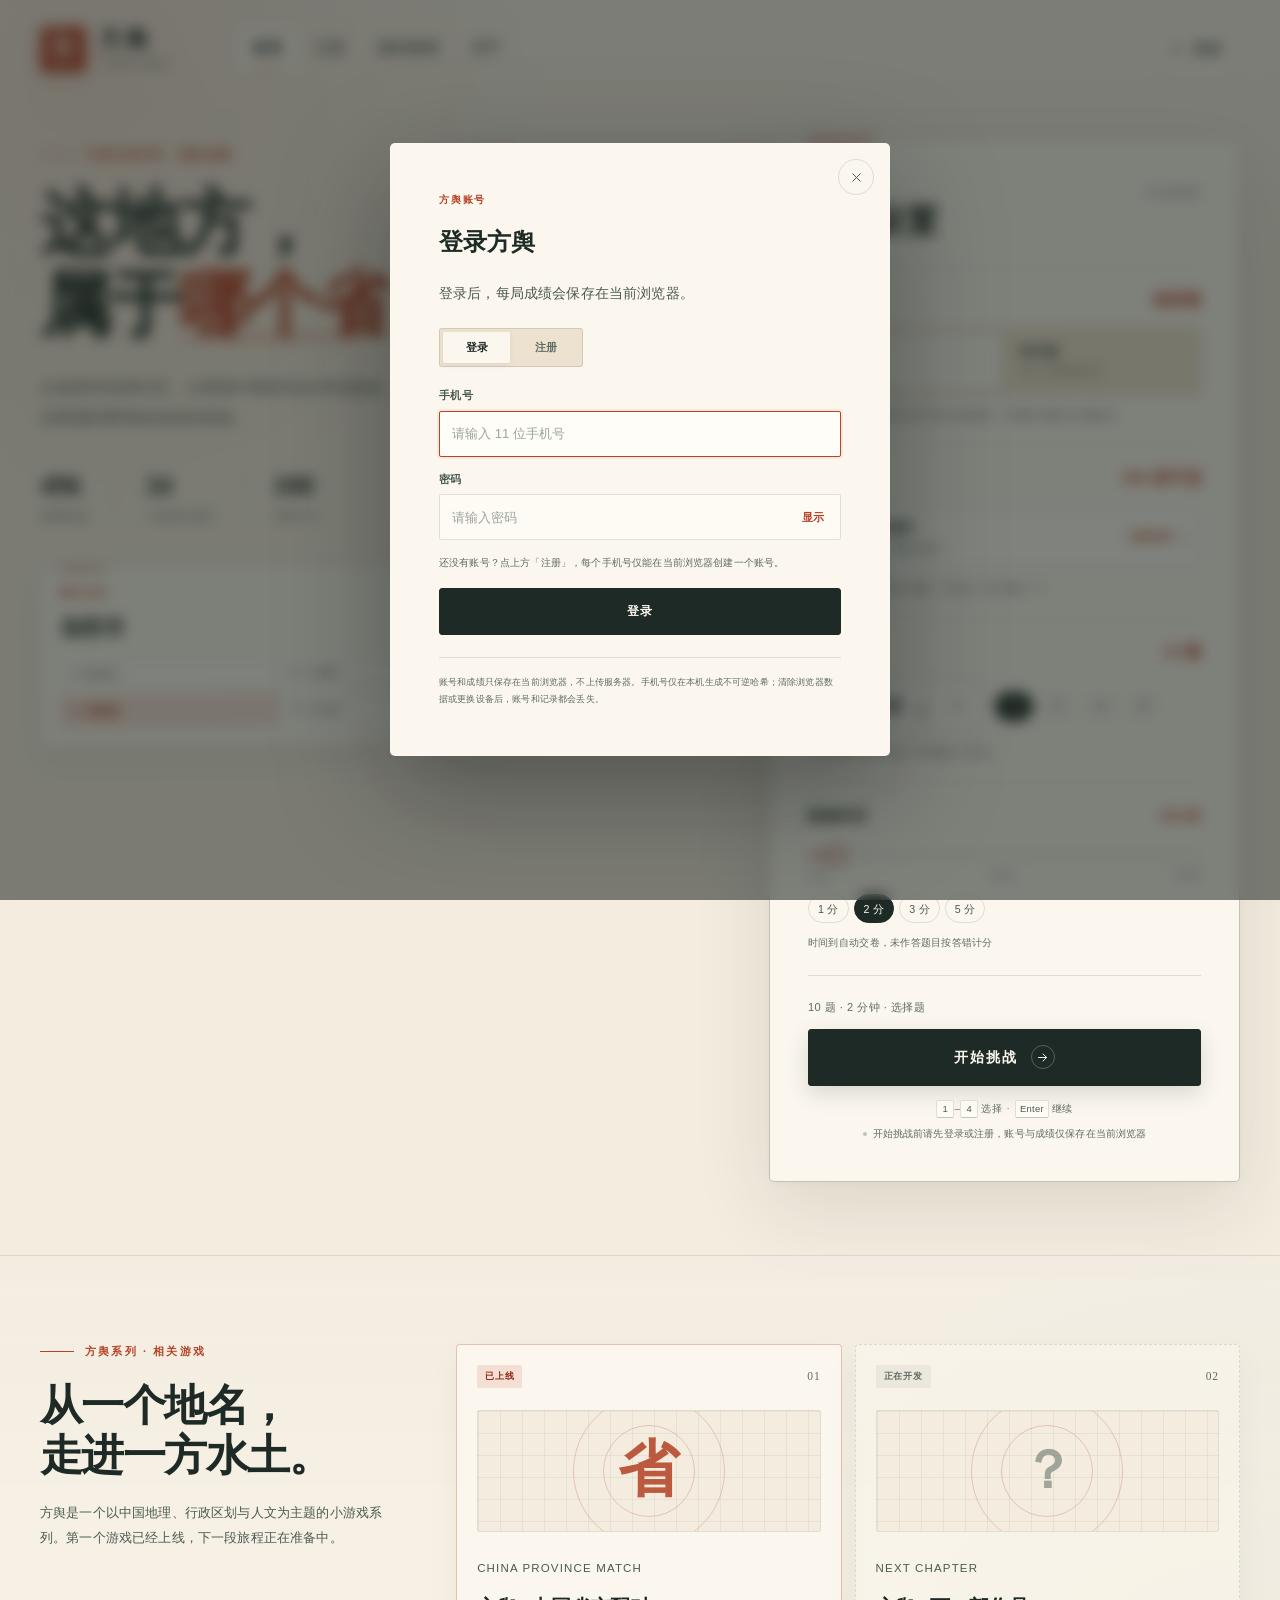
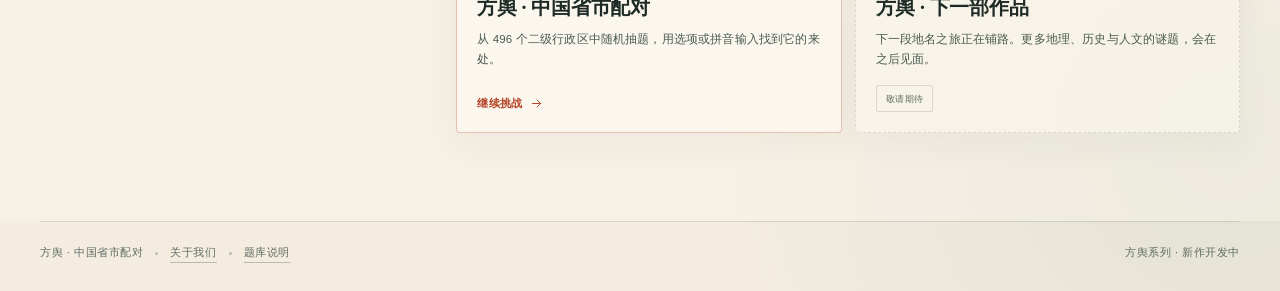
==== commit a8705b74: "Add files via upload" ====
--- a/index.html
+++ b/index.html
@@ -3571,6 +3571,102 @@
   line-height: 1.8;
 }
 
+/* ---------- Announcements ---------- */
+
+.announcements-panel {
+  padding: clamp(20px, 3.4vw, 34px);
+  background: var(--paper-2);
+  border: 1px solid var(--line);
+  border-radius: 4px;
+  box-shadow: 0 15px 40px rgba(41, 48, 39, 0.045);
+}
+
+.announcement-list {
+  display: flex;
+  flex-direction: column;
+}
+
+.announcement-item {
+  position: relative;
+  padding: 20px 2px;
+  border-top: 1px solid var(--line);
+}
+
+.announcement-item:first-child {
+  padding-top: 8px;
+  border-top: 0;
+}
+
+.announcement-item.is-latest {
+  padding-left: 15px;
+}
+
+.announcement-item.is-latest::before {
+  position: absolute;
+  top: 17px;
+  bottom: 17px;
+  left: 0;
+  width: 2px;
+  content: "";
+  background: var(--accent);
+}
+
+.announcement-item:first-child.is-latest::before {
+  top: 5px;
+}
+
+.announcement-meta {
+  display: flex;
+  align-items: center;
+  flex-wrap: wrap;
+  margin-bottom: 6px;
+  color: var(--muted);
+  font-size: 0.61rem;
+  letter-spacing: 0.03em;
+  gap: 8px;
+}
+
+.announcement-badge {
+  display: inline-flex;
+  align-items: center;
+  height: 18px;
+  padding: 0 6px;
+  color: var(--accent-dark);
+  background: var(--accent-soft);
+  border-radius: 2px;
+  font-size: 0.56rem;
+  font-weight: 700;
+  letter-spacing: 0.05em;
+}
+
+.announcement-title {
+  margin: 0 0 8px;
+  color: var(--ink);
+  font-family: var(--font-serif);
+  font-size: 1.38rem;
+  font-weight: 700;
+  letter-spacing: -0.01em;
+  line-height: 1.4;
+  overflow-wrap: anywhere;
+}
+
+.announcement-content {
+  color: var(--ink-2);
+  font-size: 0.77rem;
+  line-height: 1.9;
+  white-space: pre-wrap;
+  overflow-wrap: anywhere;
+}
+
+.announcement-note {
+  padding-top: 15px;
+  margin: 5px 0 0;
+  color: var(--muted);
+  border-top: 1px solid var(--line);
+  font-size: 0.6rem;
+  line-height: 1.7;
+}
+
 /* ---------- Account panels ---------- */
 
 .panel-heading {
@@ -3796,8 +3892,19 @@
 }
 
 .record-detail {
+  display: flex;
+  flex-direction: column;
   color: var(--ink-2);
   font-size: 0.68rem;
+  line-height: 1.55;
+  gap: 3px;
+}
+
+.record-scope {
+  overflow-wrap: anywhere;
+  color: var(--muted);
+  font-size: 0.6rem;
+  line-height: 1.5;
 }
 
 .record-time {
@@ -4627,7 +4734,8 @@
     line-height: 1.8;
   }
 
-  .records-panel {
+  .records-panel,
+  .announcements-panel {
     padding: 17px 14px;
   }
 
@@ -4721,6 +4829,14 @@
     font-size: 0.63rem;
   }
 
+  .announcement-title {
+    font-size: 1.22rem;
+  }
+
+  .announcement-content {
+    font-size: 0.73rem;
+  }
+
   .about-card {
     padding: 20px;
   }
@@ -4865,7 +4981,8 @@
     font-size: clamp(2.35rem, 10.6vw, 3rem);
   }
 
-  .records-panel {
+  .records-panel,
+  .announcements-panel {
     padding: 15px 12px;
   }
 
@@ -6297,6 +6414,7 @@
   };
   const BILIBILI_UID = "1445964965";
   const BILIBILI_URL = "https://space.bilibili.com/" + BILIBILI_UID;
+  const ANNOUNCEMENTS_FILE = "announcements.json";
   const MUNICIPALITIES = ["北京市", "天津市", "上海市", "重庆市"];
   const SPECIAL_ADMINISTRATIVE_REGIONS = ["香港特别行政区", "澳门特别行政区"];
   const REGISTRATION_WARNING = "本应用不支持短信验证登录，请牢记你的密码，建议截屏或记入手机备忘录。";
@@ -6402,6 +6520,10 @@
     authMode: "login",
     authNext: "home",
     account: null,
+    announcements: null,
+    announcementsLoading: false,
+    announcementsError: "",
+    announcementSeq: 0,
     scopeDraft: [],
     blankSuggestions: [],
     blankHighlight: -1,
@@ -6795,6 +6917,7 @@
       userId: user.id,
       gameId: result.gameId,
       mode: result.mode === "blank" ? "blank" : "choice",
+      scope: Array.isArray(result.scope) ? result.scope.slice() : [],
       score: result.score,
       total: result.total,
       correct: result.correctCount,
@@ -6968,6 +7091,7 @@
   function headerHTML(active) {
     const navItems = [
       { id: "home", label: "首页" },
+      { id: "announcements", label: "公告" },
       { id: "series", label: "相关游戏" },
       { id: "about", label: "关于" }
     ];
@@ -7775,6 +7899,7 @@
     state.settings.mode = normalizeMode(state.settings.mode);
     saveSettings();
 
+    const scopeProvinces = getScopeProvinces();
     const scopeEntries = getScopeEntries();
     const total = Math.min(state.settings.count, scopeEntries.length);
     const questions = sample(scopeEntries, total).map(makeQuestion);
@@ -7783,6 +7908,7 @@
     state.quiz = {
       gameId: createGameId(),
       mode: state.settings.mode,
+      scope: scopeProvinces.slice(),
       questions: questions,
       index: 0,
       answers: new Array(total).fill(null),
@@ -8176,6 +8302,7 @@
     state.result = {
       gameId: quiz.gameId,
       mode: quiz.mode,
+      scope: Array.isArray(quiz.scope) ? quiz.scope.slice() : [],
       reason: reason,
       questions: quiz.questions,
       answers: quiz.answers.slice(),
@@ -8725,6 +8852,160 @@
     );
   }
 
+  /* ---------- Announcements screen ---------- */
+
+  function normalizeAnnouncements(payload) {
+    if (!payload || !Array.isArray(payload.announcements)) {
+      throw new Error("公告数据格式不正确");
+    }
+    return payload.announcements
+      .filter(function (item) {
+        return item && typeof item.title === "string" && typeof item.content === "string";
+      })
+      .map(function (item) {
+        return {
+          id: typeof item.id === "string" ? item.id : "",
+          title: item.title,
+          content: item.content,
+          createdAt: typeof item.createdAt === "string" ? item.createdAt : ""
+        };
+      })
+      .sort(function (left, right) {
+        const leftTime = new Date(left.createdAt).getTime();
+        const rightTime = new Date(right.createdAt).getTime();
+        return (Number.isFinite(rightTime) ? rightTime : 0) - (Number.isFinite(leftTime) ? leftTime : 0);
+      });
+  }
+
+  function announcementsTemplate() {
+    const announcements = Array.isArray(state.announcements) ? state.announcements : [];
+    let body = "";
+
+    if (state.announcementsLoading) {
+      body =
+        '<div class="page-loading" role="status">' +
+        '<span class="loading-spinner" aria-hidden="true"></span>' +
+        "<p>正在读取公告…</p>" +
+        "</div>";
+    } else if (state.announcementsError) {
+      body =
+        '<div class="empty-panel">' +
+        '<span class="empty-mark" aria-hidden="true">' + ICONS.info + "</span>" +
+        "<h2>公告暂时无法加载</h2>" +
+        "<p>" + escapeHTML(state.announcementsError) + "</p>" +
+        '<button type="button" class="btn btn-primary" data-retry-announcements>重新加载</button>' +
+        "</div>";
+    } else if (!announcements.length) {
+      body =
+        '<div class="empty-panel">' +
+        '<span class="empty-mark" aria-hidden="true">' + ICONS.info + "</span>" +
+        "<h2>还没有公告</h2>" +
+        "<p>版本更新、活动和重要说明会发布在这里。</p>" +
+        '<button type="button" class="btn btn-primary" data-nav="home">去首页</button>' +
+        "</div>";
+    } else {
+      body =
+        '<div class="announcement-list">' +
+        announcements.map(function (item, index) {
+          return (
+            '<article class="announcement-item' + (index === 0 ? " is-latest" : "") + '">' +
+            '<div class="announcement-meta">' +
+            (index === 0 ? '<span class="announcement-badge">最新</span>' : "") +
+            "<time" + (item.createdAt ? ' datetime="' + escapeHTML(item.createdAt) + '"' : "") + ">" +
+            escapeHTML(item.createdAt ? formatDateTime(item.createdAt) : "时间未记录") +
+            "</time>" +
+            "</div>" +
+            '<h3 class="announcement-title">' + escapeHTML(item.title) + "</h3>" +
+            '<div class="announcement-content">' + escapeHTML(item.content) + "</div>" +
+            "</article>"
+          );
+        }).join("") +
+        "</div>";
+    }
+
+    return pageShell(
+      "announcements",
+      '<section class="page-hero announcements-hero" aria-labelledby="announcementsTitle">' +
+      '<p class="eyebrow"><span class="eyebrow-line" aria-hidden="true"></span>公告栏</p>' +
+      '<h1 id="announcementsTitle" tabindex="-1">方舆近况，<br>都在这里。</h1>' +
+      '<p class="page-lead">版本更新、活动与重要说明，会按时间记录在这里。</p>' +
+      "</section>" +
+      '<section class="announcements-panel" aria-label="历史公告">' +
+      '<div class="panel-heading">' +
+      '<div><p class="panel-kicker">历史公告</p><h2>公告列表</h2></div>' +
+      '<button type="button" class="inline-link" data-refresh-announcements>' +
+      ICONS.refresh + "刷新" +
+      "</button>" +
+      "</div>" +
+      body +
+      (!state.announcementsLoading && !state.announcementsError && announcements.length
+        ? '<p class="announcement-note">公告按发布时间从新到旧排列。</p>'
+        : "") +
+      "</section>"
+    );
+  }
+
+  async function openAnnouncementsScreen(options) {
+    const settings = options || {};
+    const previousScroll = window.scrollY;
+    closeAllModals({ restoreFocus: false });
+    stopTimer();
+    state.screen = "announcements";
+    state.quiz = null;
+    state.result = null;
+    state.account = null;
+    state.announcements = null;
+    state.announcementsLoading = true;
+    state.announcementsError = "";
+    state.announcementSeq += 1;
+    const requestId = state.announcementSeq;
+    document.title = "公告栏 · 方舆";
+    app.innerHTML = announcementsTemplate();
+    if (settings.preserveScroll) window.scrollTo(0, previousScroll);
+    else scrollToTop();
+    if (!settings.noFocus) {
+      window.requestAnimationFrame(function () {
+        focusWithoutScroll($("#announcementsTitle"));
+      });
+    }
+
+    const controller = new AbortController();
+    const timeout = window.setTimeout(function () { controller.abort(); }, 10000);
+    try {
+      const response = await fetch(ANNOUNCEMENTS_FILE + "?t=" + Date.now(), {
+        cache: "no-store",
+        signal: controller.signal,
+        headers: { Accept: "application/json" }
+      });
+      window.clearTimeout(timeout);
+      if (requestId !== state.announcementSeq || state.screen !== "announcements") return;
+      if (response.status === 404) {
+        state.announcements = [];
+      } else {
+        if (!response.ok) throw new Error("公告加载失败（HTTP " + response.status + "）");
+        state.announcements = normalizeAnnouncements(await response.json());
+      }
+    } catch (error) {
+      window.clearTimeout(timeout);
+      if (requestId !== state.announcementSeq || state.screen !== "announcements") return;
+      state.announcementsError = error.name === "AbortError"
+        ? "公告读取超时，请检查网络后重试"
+        : "公告暂时无法加载，请稍后再试";
+    } finally {
+      if (requestId === state.announcementSeq && state.screen === "announcements") {
+        state.announcementsLoading = false;
+        app.innerHTML = announcementsTemplate();
+        if (settings.preserveScroll) window.scrollTo(0, previousScroll);
+        else scrollToTop();
+        if (!settings.noFocus) {
+          window.requestAnimationFrame(function () {
+            focusWithoutScroll($("#announcementsTitle"));
+          });
+        }
+      }
+    }
+  }
+
   /* ---------- Account screen ---------- */
 
   function accountSummaryHTML(account) {
@@ -8755,14 +9036,23 @@
       '<div class="record-list">' +
       '<div class="record-columns" aria-hidden="true"><span>时间</span><span>成绩</span><span>答题情况</span><span>用时</span></div>' +
       records.map(function (record) {
+        const hasScope = Array.isArray(record.scope);
+        const recordScope = hasScope ? normalizeProvinceScope(record.scope) : [];
+        const scopeLabel = hasScope ? scopeSummaryText(recordScope) : "未记录（旧版记录）";
+        const scopeTitle = hasScope
+          ? recordScope.map(shortProvinceName).join("、")
+          : "这条记录创建时还没有出题范围信息";
         return (
           '<div class="record-row">' +
           '<span class="record-date">' + formatDateTime(record.playedAt) + "</span>" +
           '<span class="record-score"><strong>' + record.score + "</strong><small>分</small>" +
           (record.total < 5 ? '<em>练习局</em>' : "") + "</span>" +
-          '<span class="record-detail">' + (record.mode === "blank" ? "填空题" : "选择题") + " · 答对 " + record.correct + " / " + record.total + " 题" +
+          '<span class="record-detail">' +
+          '<span class="record-detail-main">' + (record.mode === "blank" ? "填空题" : "选择题") + " · 答对 " + record.correct + " / " + record.total + " 题" +
           (record.wrong ? " · 答错 " + record.wrong : "") +
           (record.unanswered ? " · 未答 " + record.unanswered : "") + "</span>" +
+          '<span class="record-scope" title="' + escapeHTML(scopeTitle) + '">出题范围：' + escapeHTML(scopeLabel) + "</span>" +
+          "</span>" +
           '<span class="record-time">' + formatClock(record.durationSeconds) + "</span>" +
           "</div>"
         );
@@ -8891,6 +9181,10 @@
 
   function navigateTo(target) {
     closeAllModals({ restoreFocus: false });
+    if (target === "announcements") {
+      openAnnouncementsScreen();
+      return;
+    }
     if (target === "about") {
       renderAbout();
       return;
@@ -9086,6 +9380,20 @@
         state.result.saveError = "";
         updateSaveBanner();
         persistResultIfPossible();
+        return;
+      }
+
+      const refreshAnnouncements = event.target.closest("[data-refresh-announcements]");
+      if (refreshAnnouncements) {
+        event.preventDefault();
+        openAnnouncementsScreen({ preserveScroll: true, noFocus: true });
+        return;
+      }
+
+      const retryAnnouncements = event.target.closest("[data-retry-announcements]");
+      if (retryAnnouncements) {
+        event.preventDefault();
+        openAnnouncementsScreen({ preserveScroll: true, noFocus: true });
         return;
       }
 
